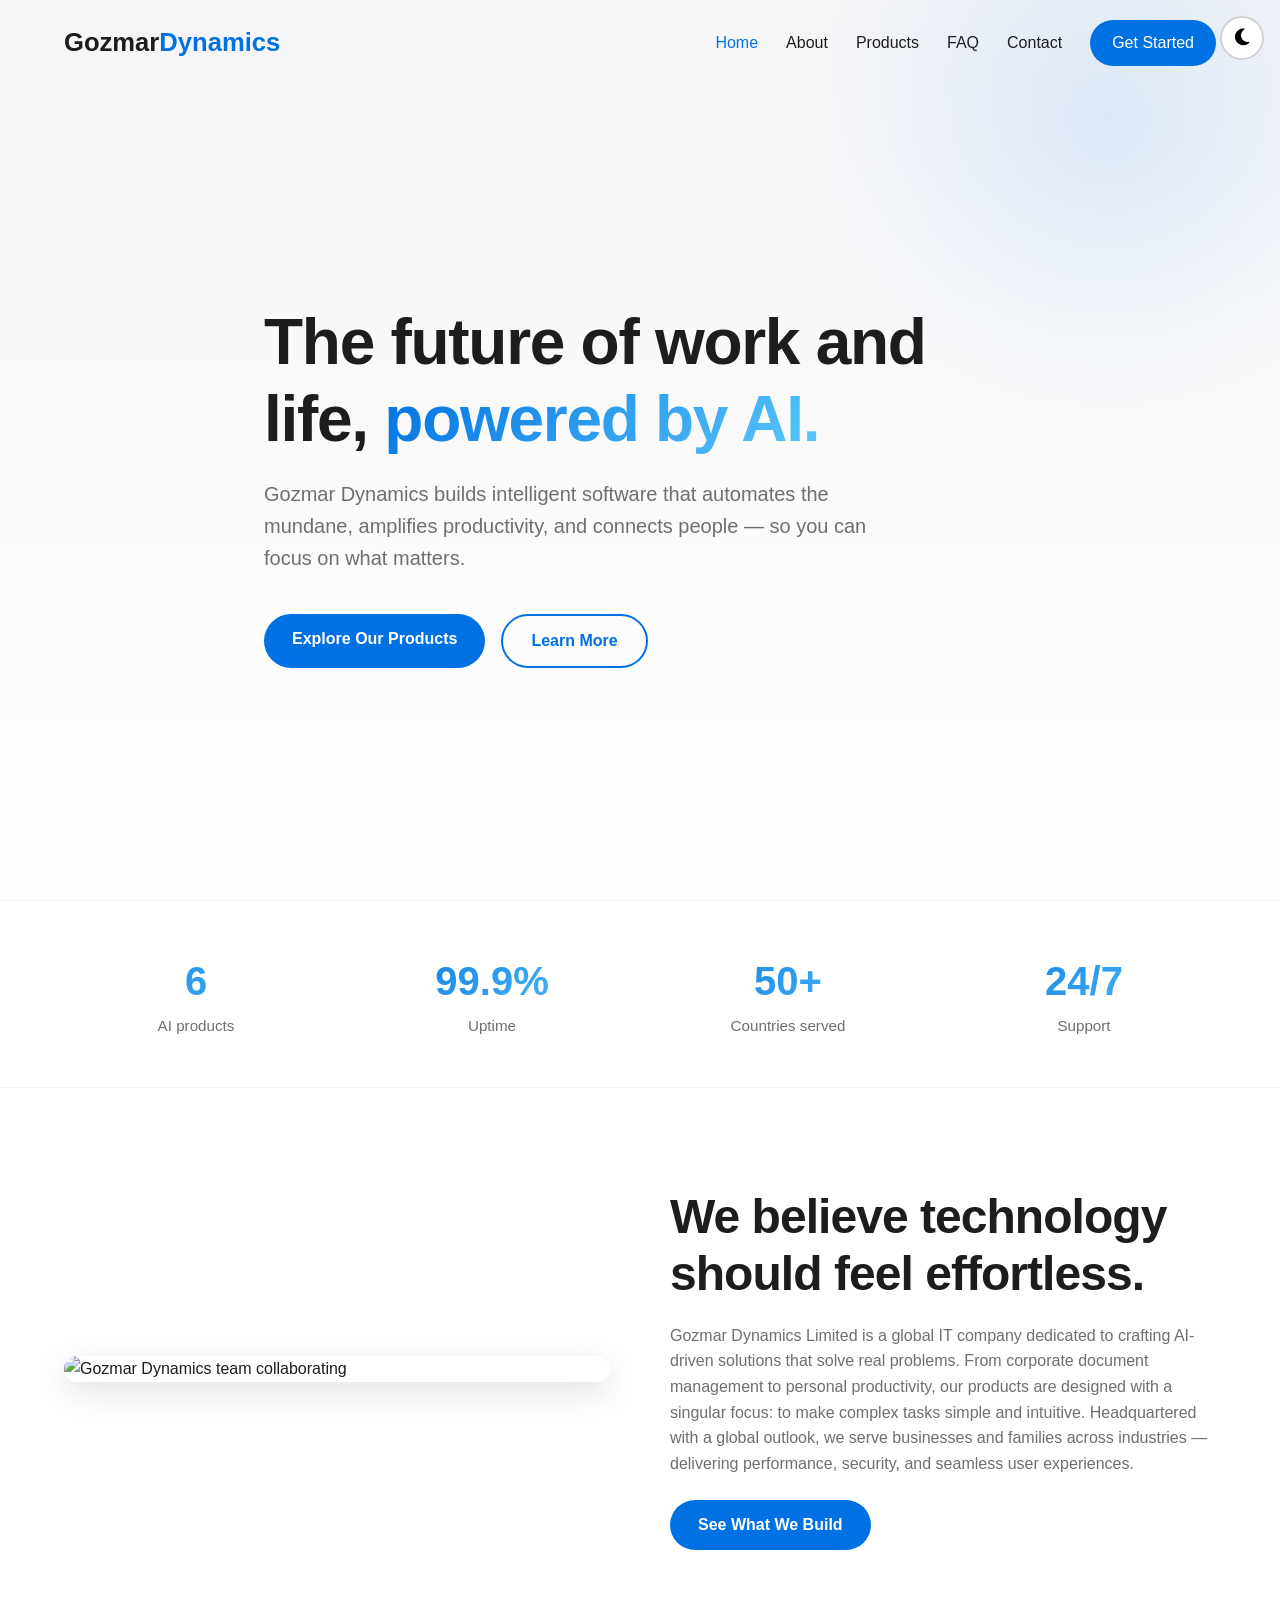
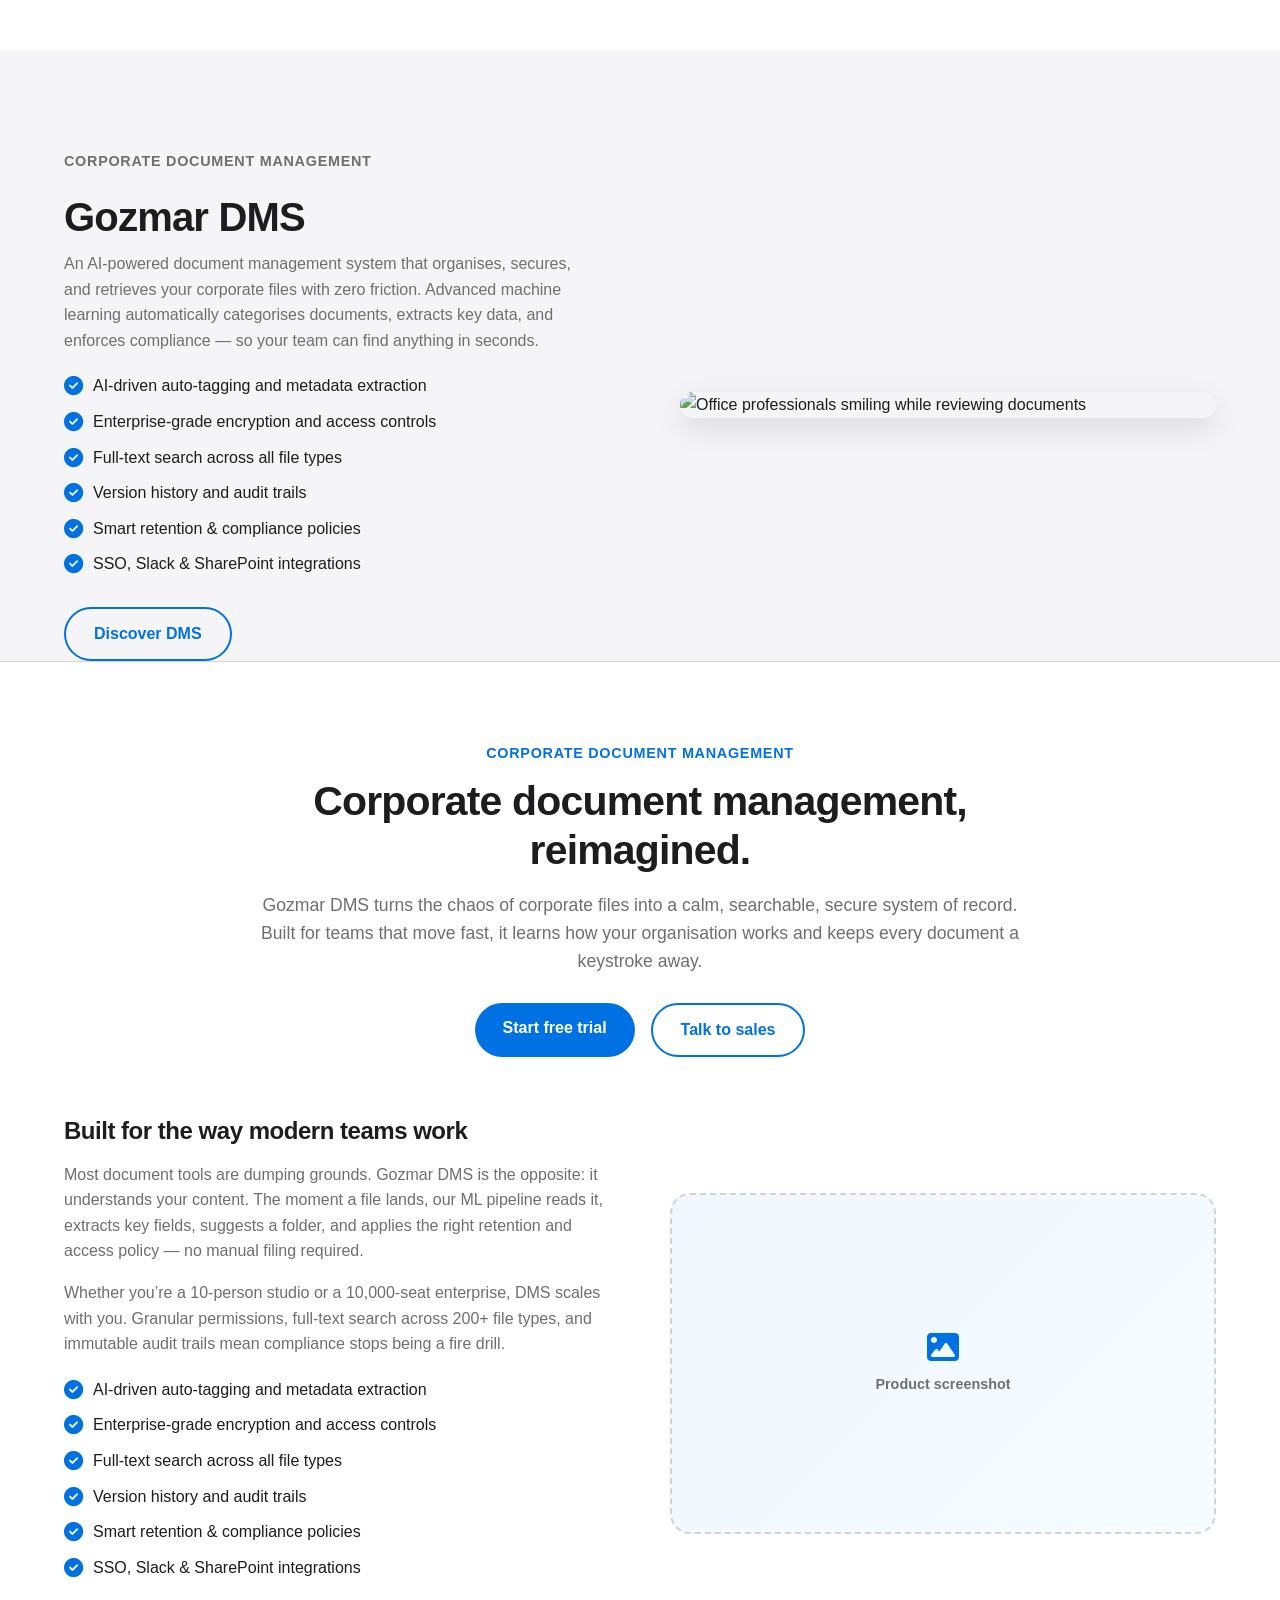
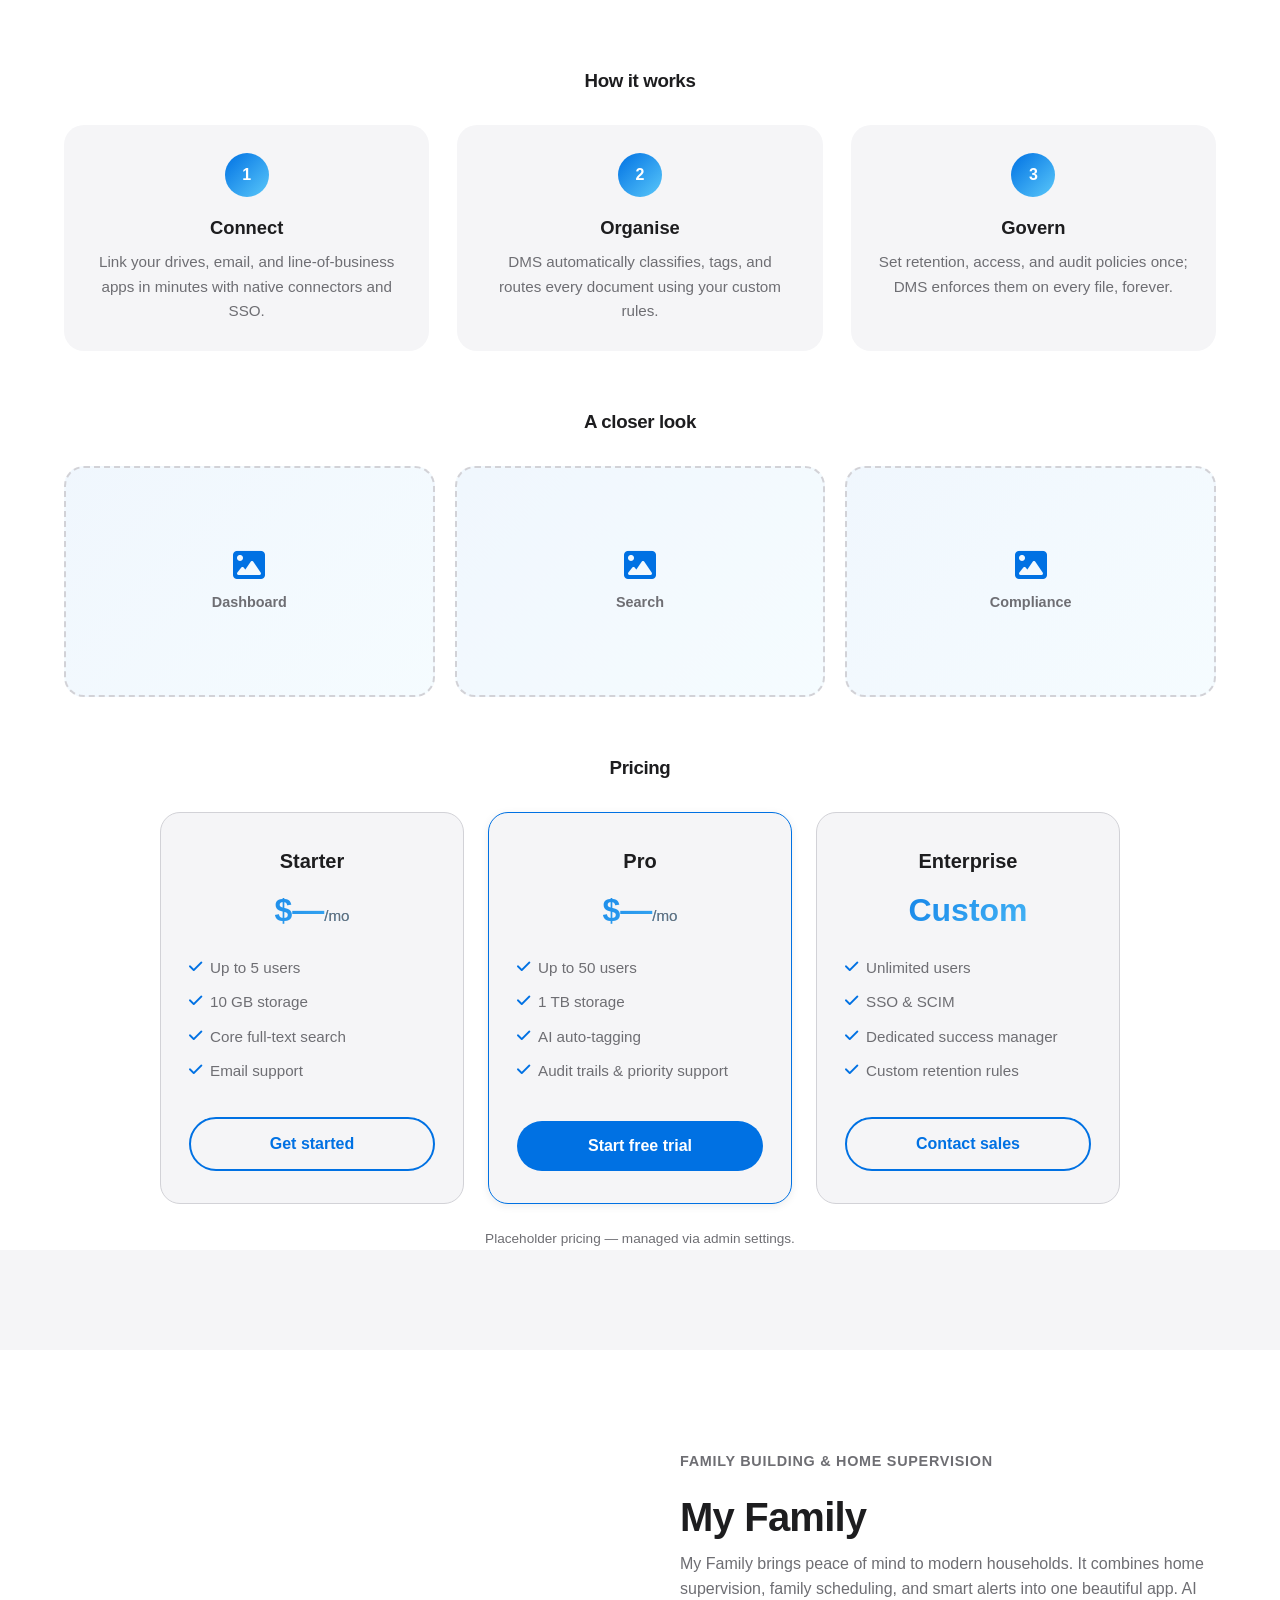
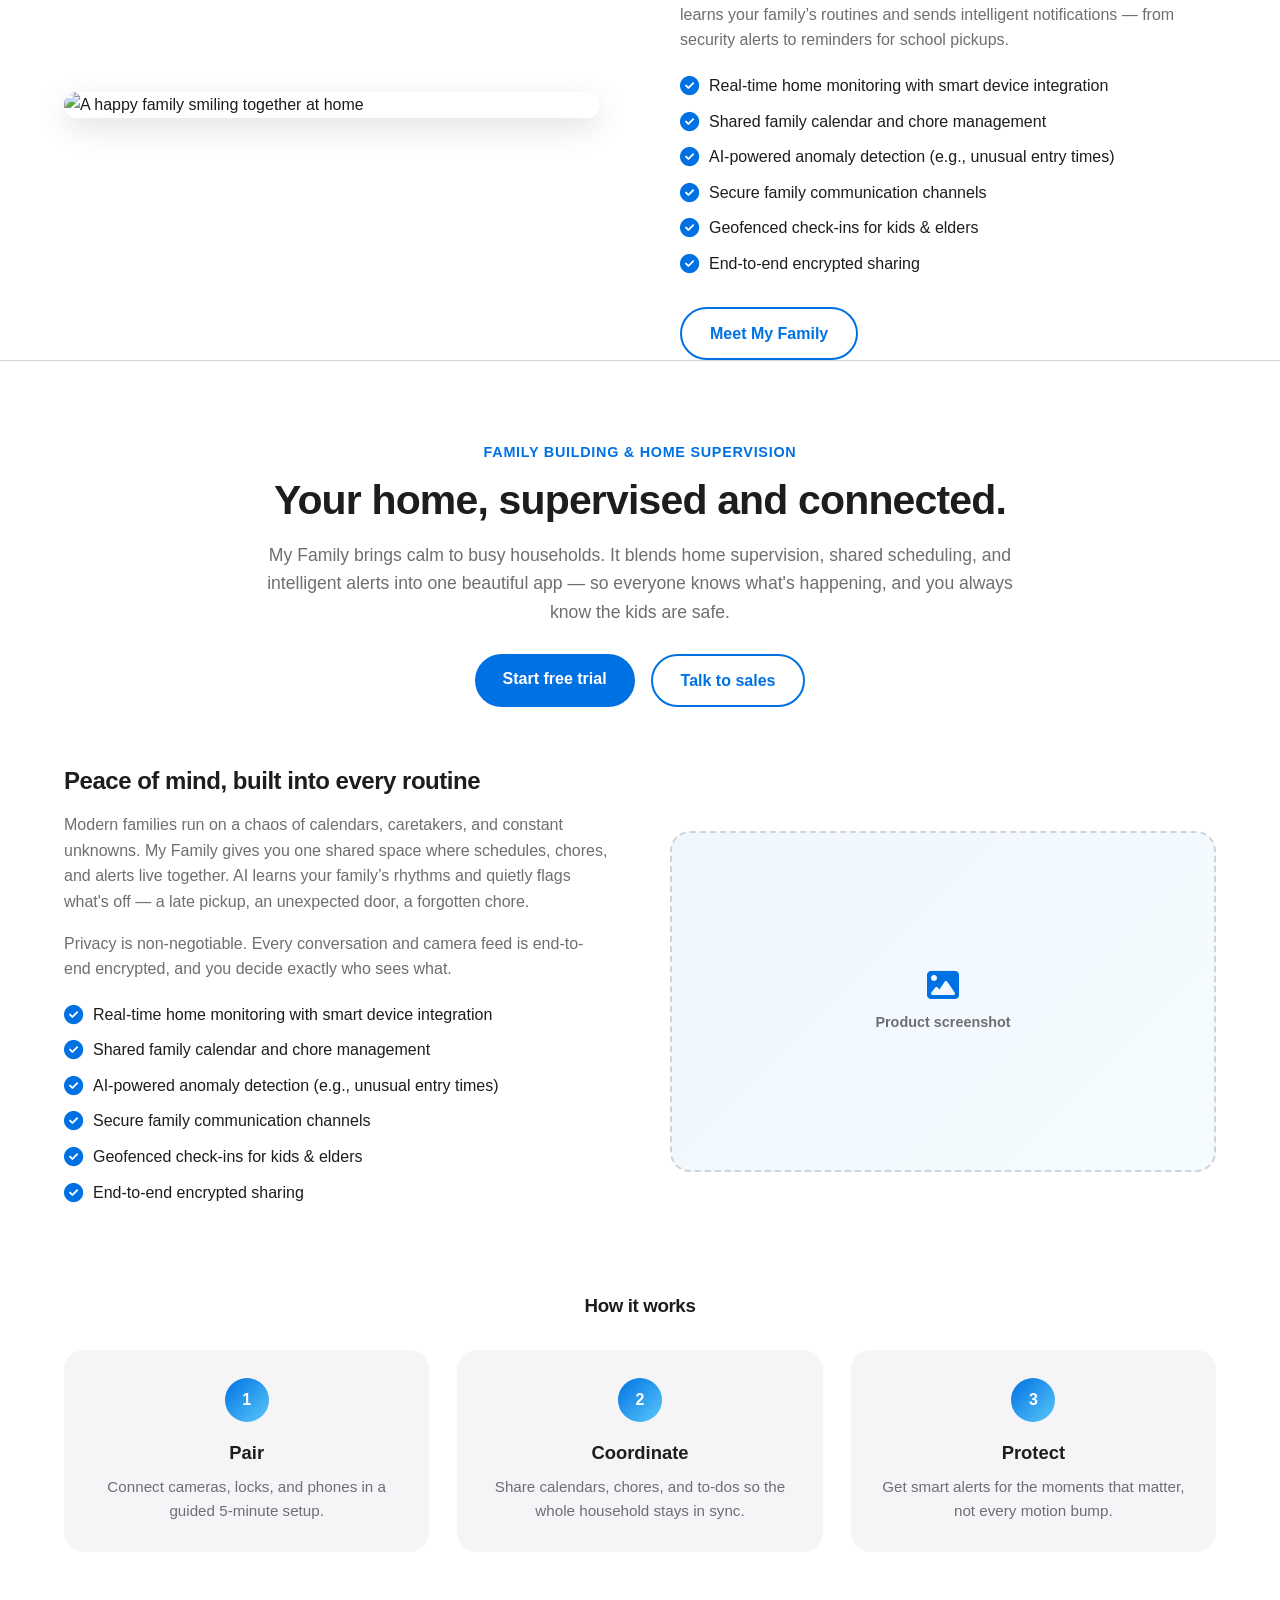
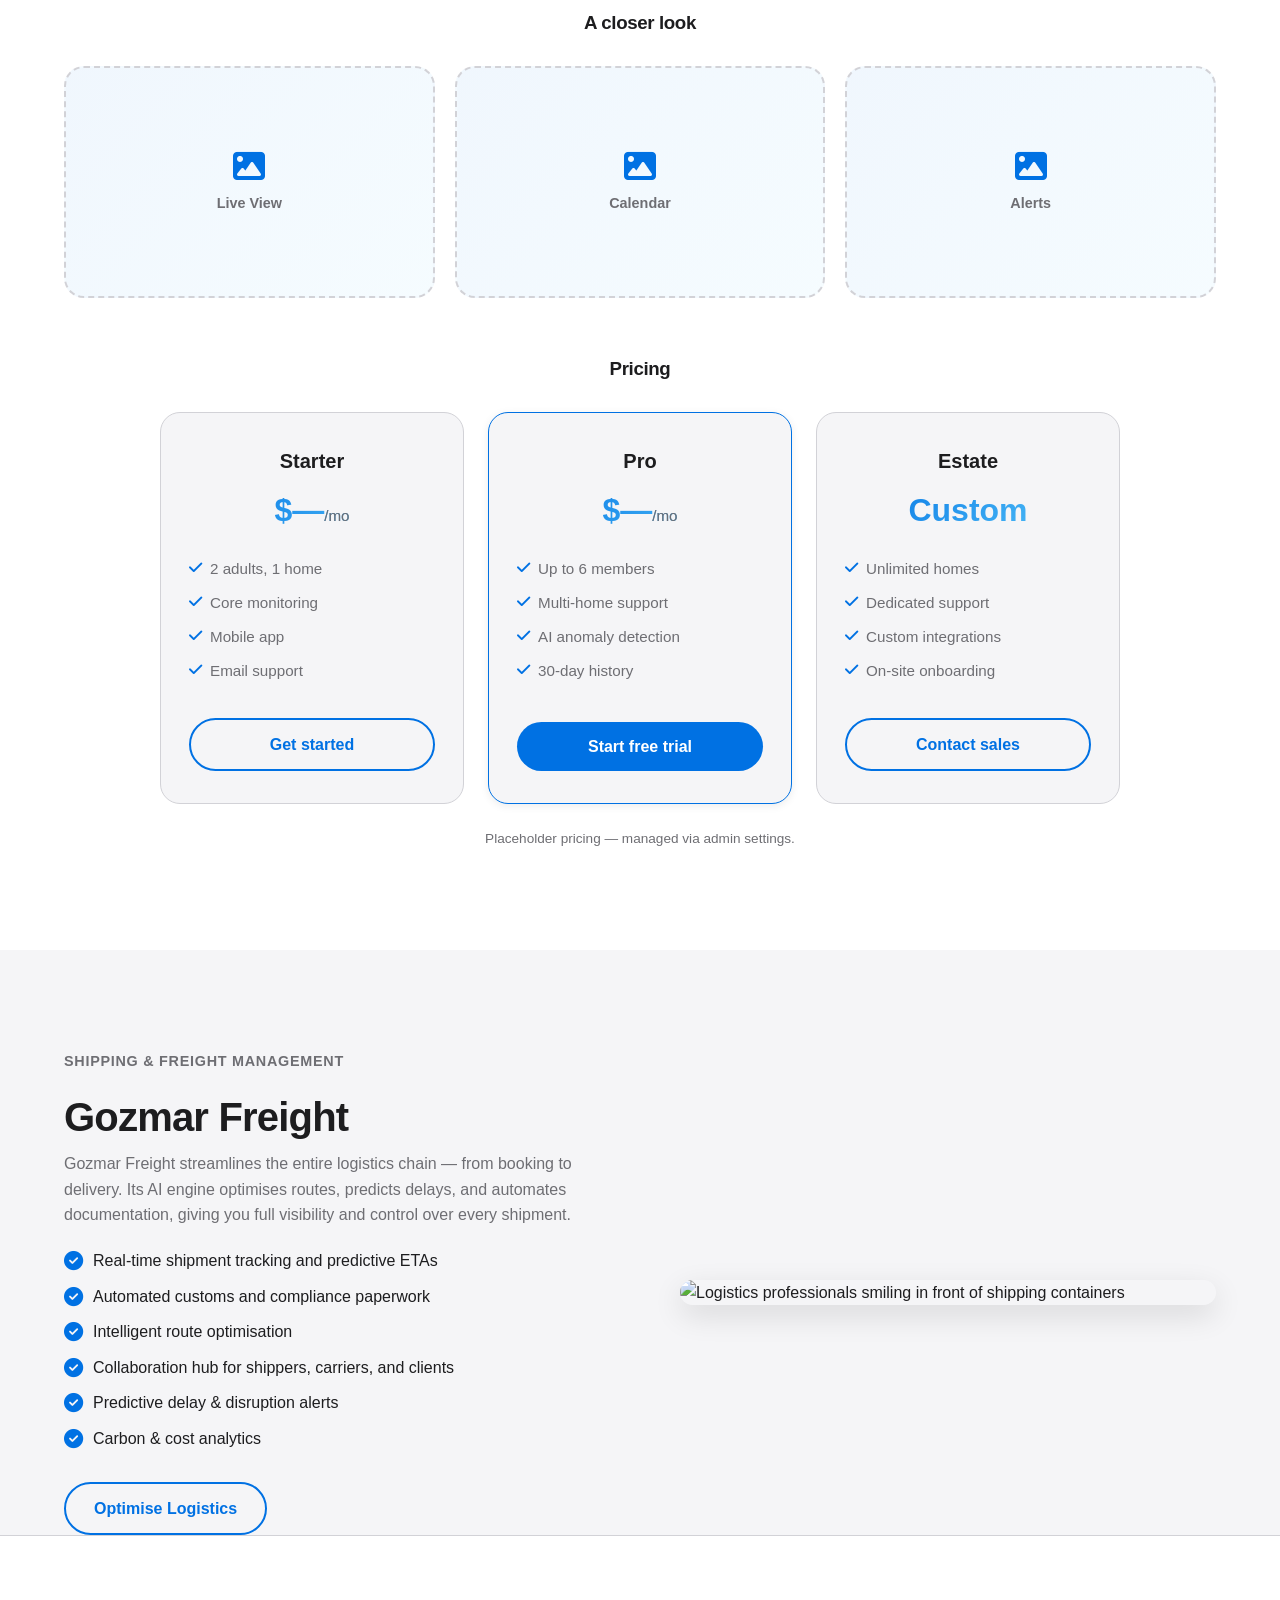
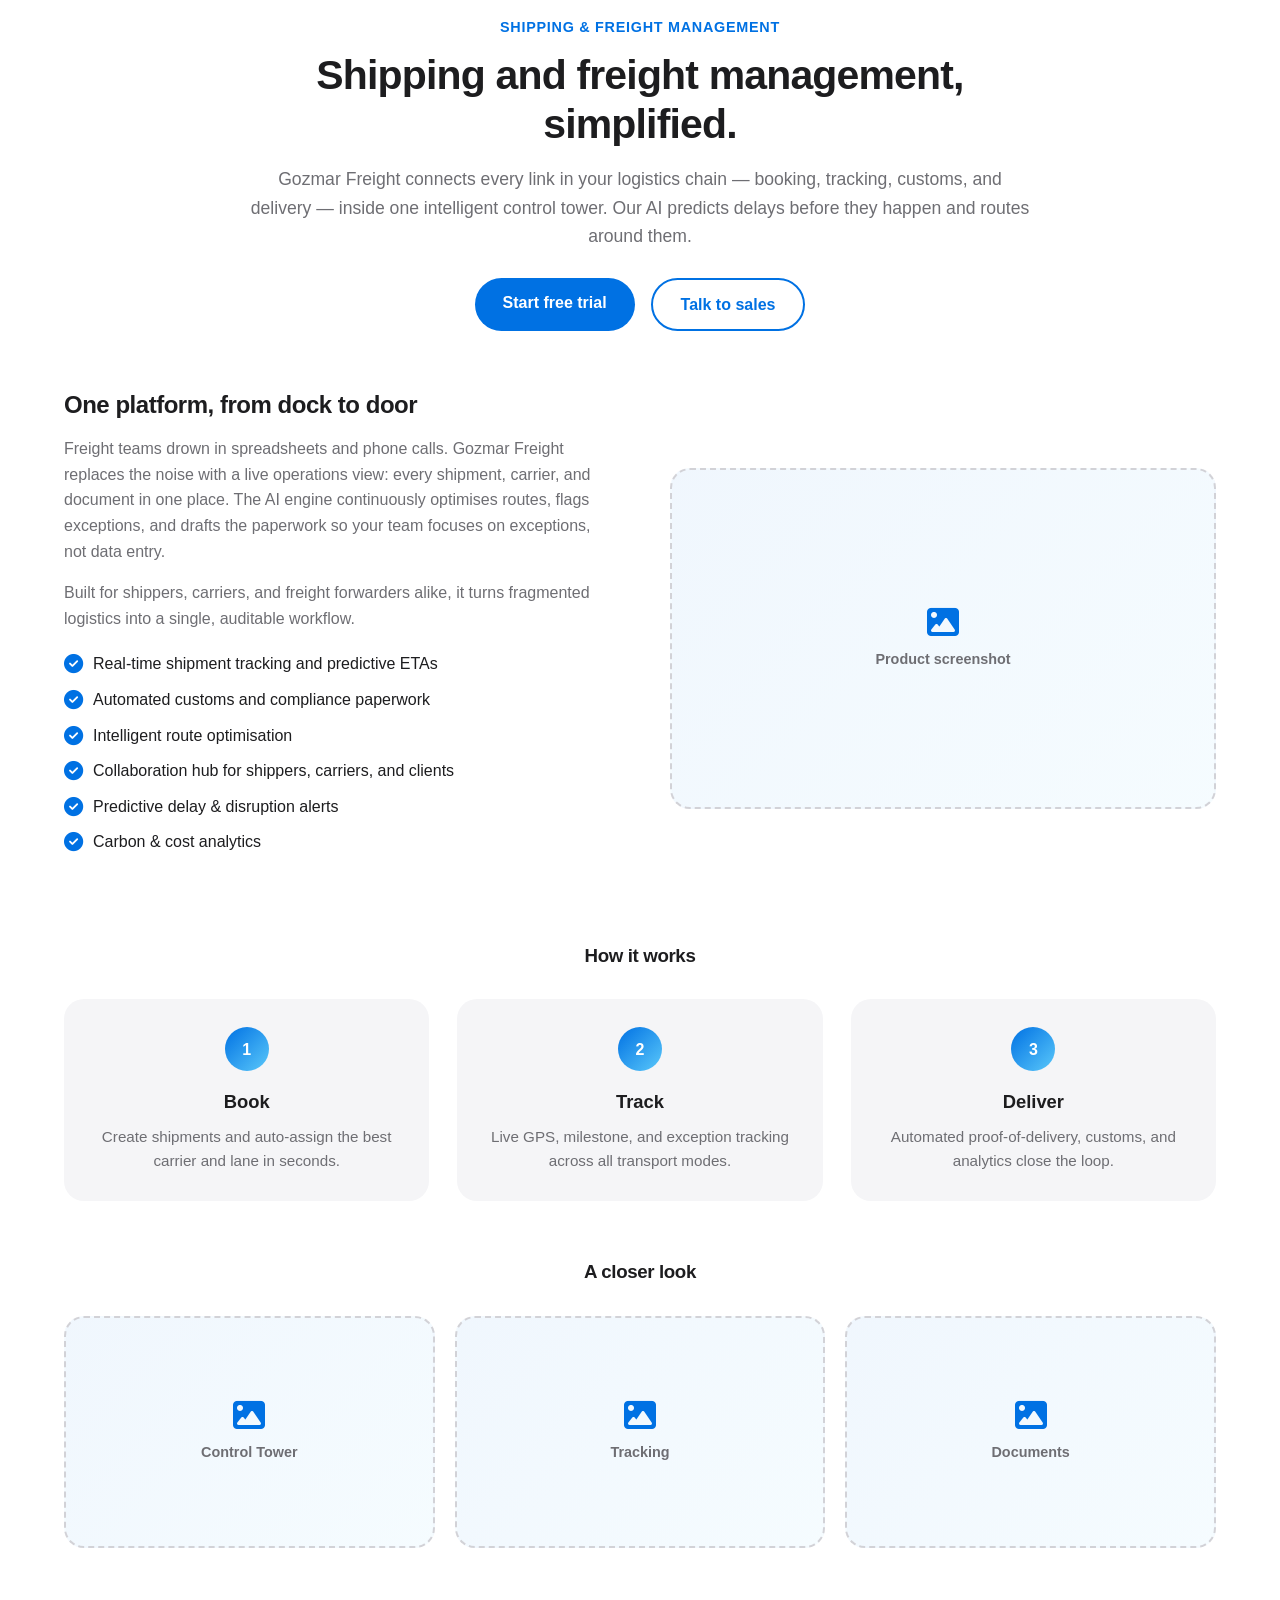
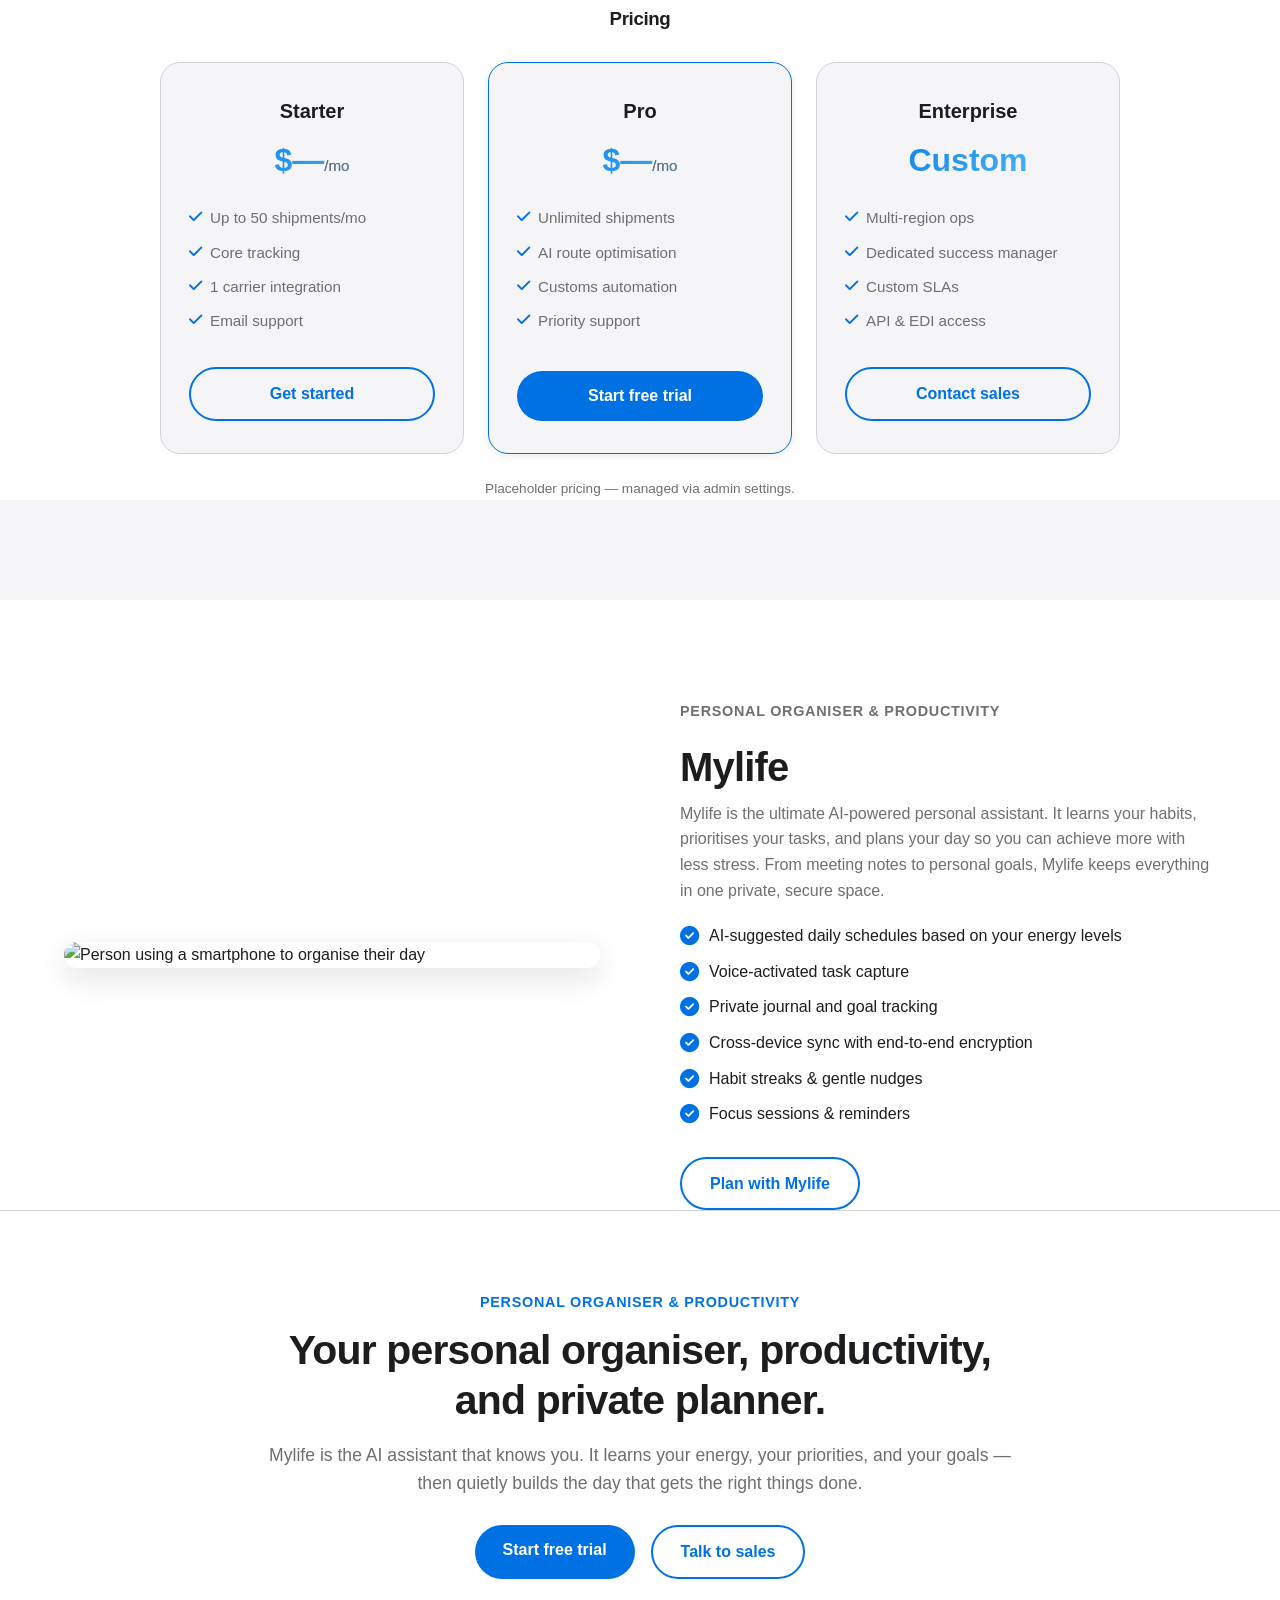
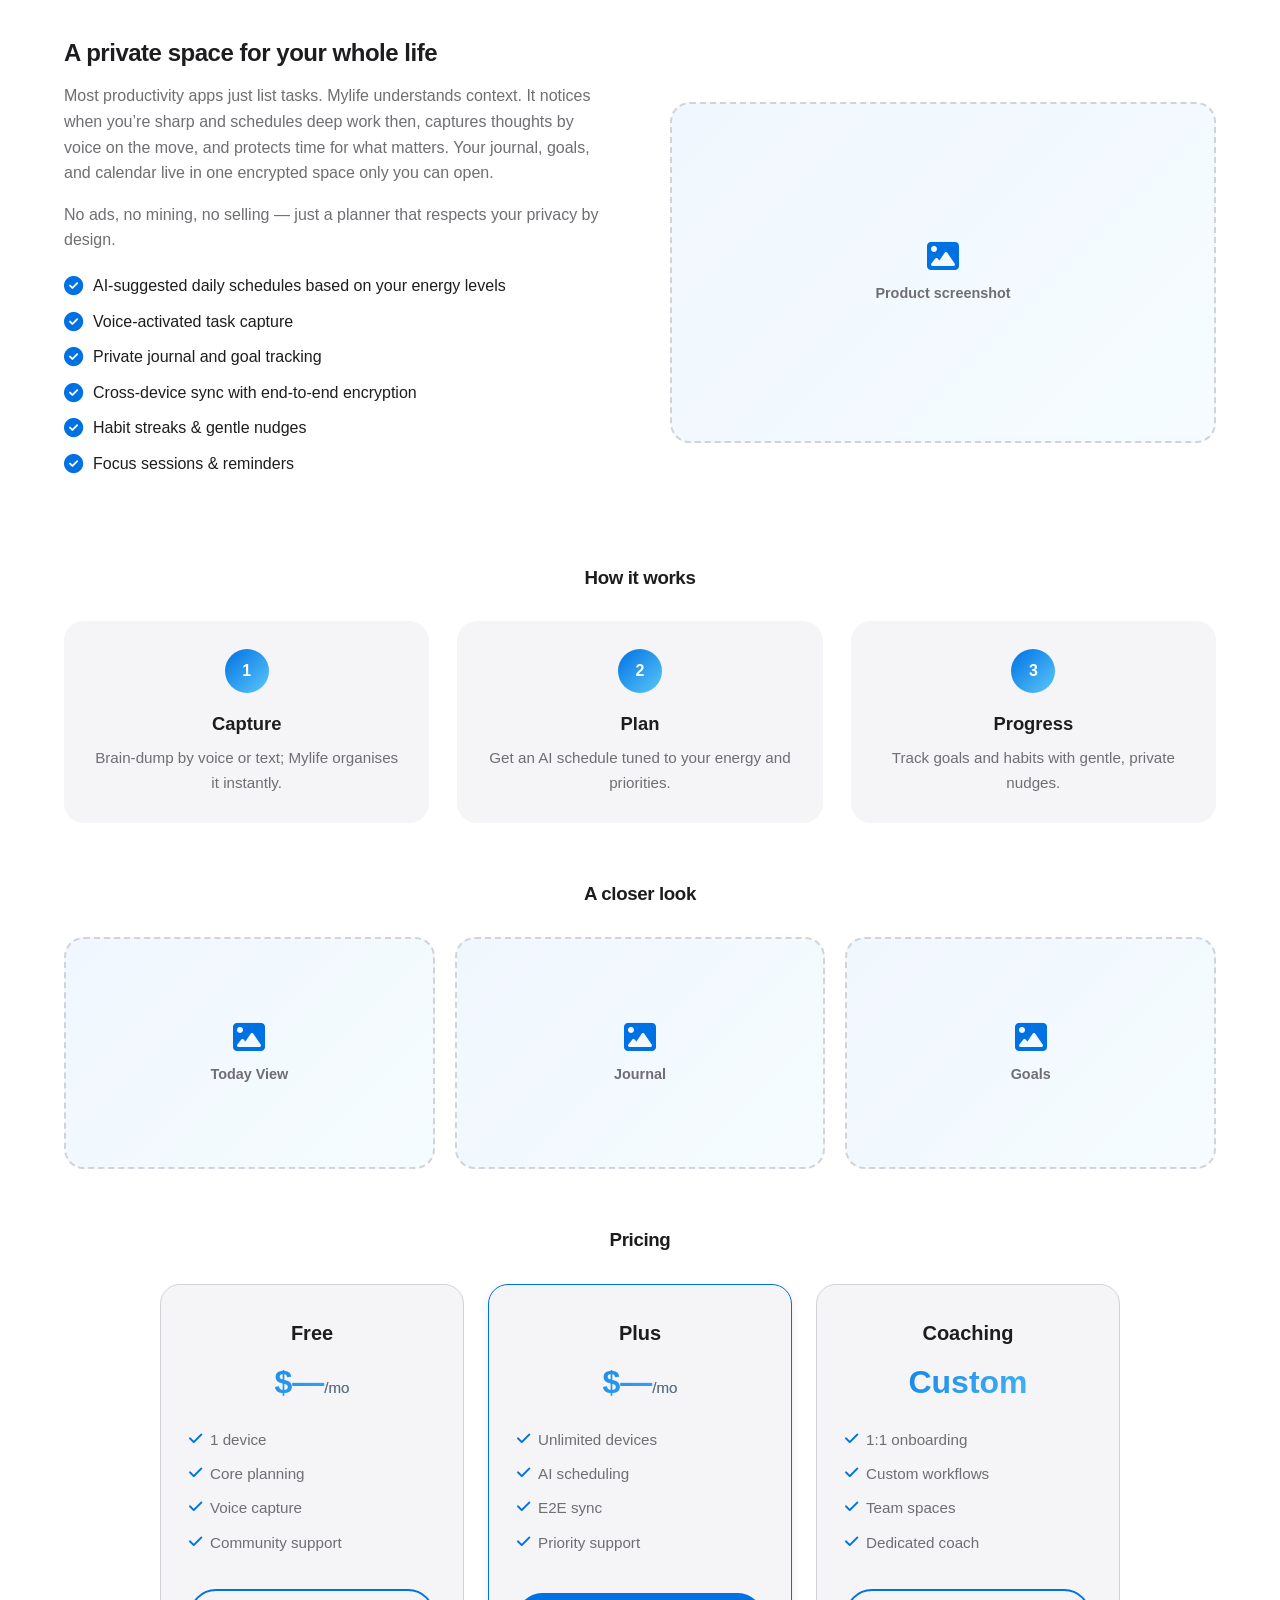
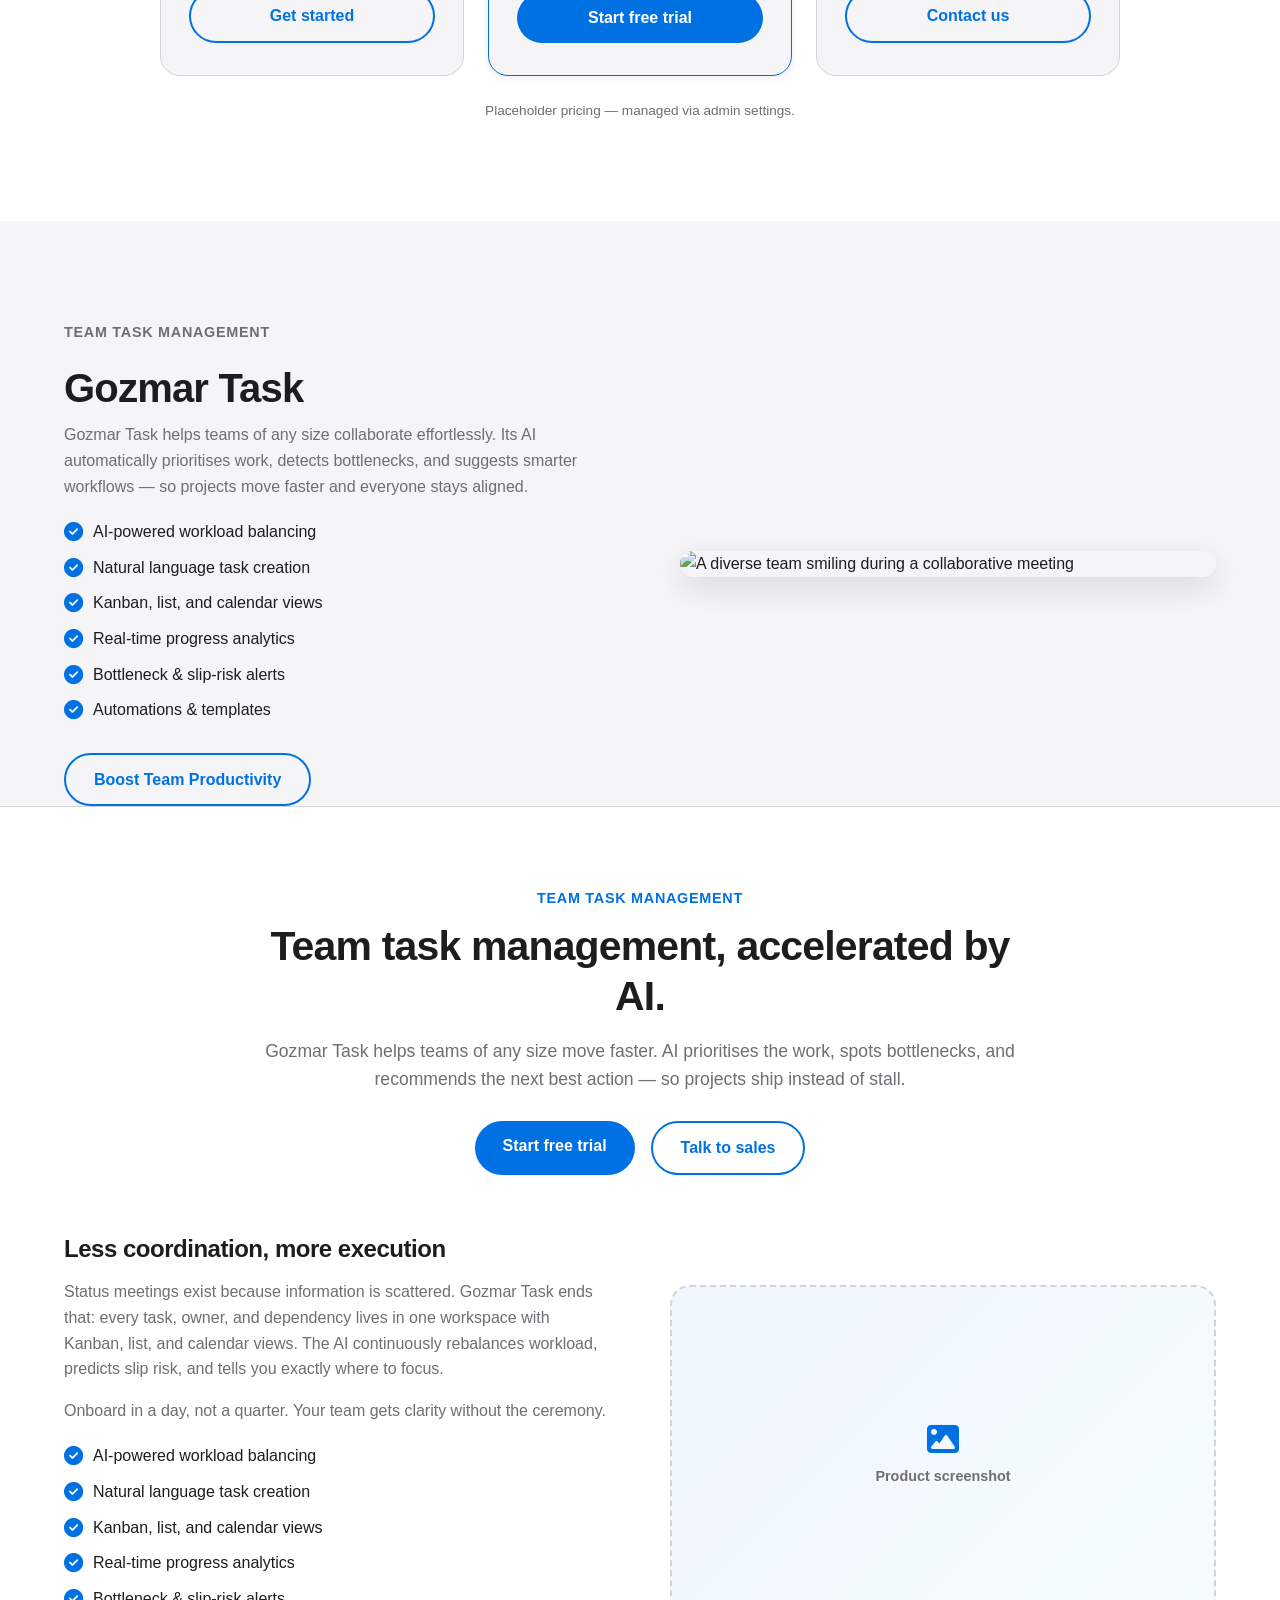
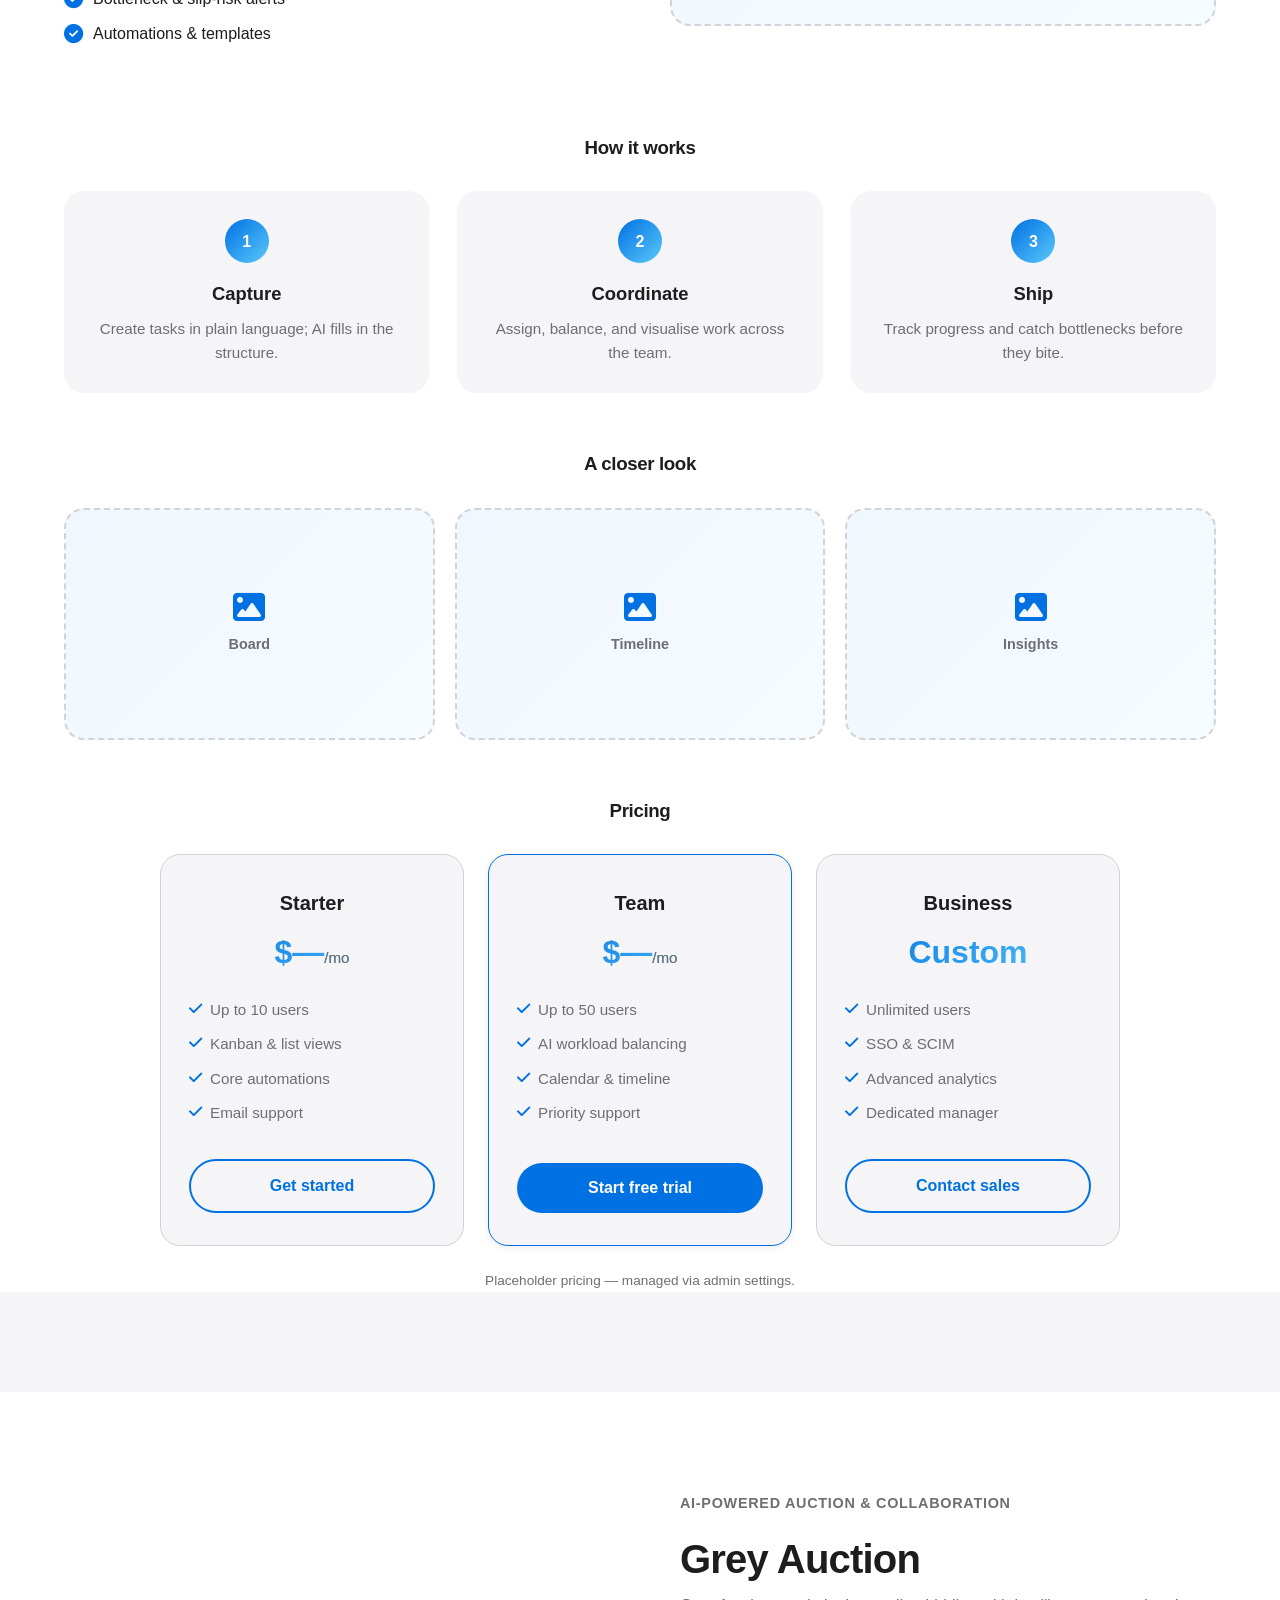
==== index.html @ f9bec7a8 "Build Gozmar Dynamics website and CMS" ====
<!DOCTYPE html>
<html lang="en">
<head>
    <meta charset="UTF-8">
    <meta name="viewport" content="width=device-width, initial-scale=1.0">
    <title>Gozmar Dynamics — AI-Powered IT Solutions</title>
    <meta name="description" content="Gozmar Dynamics builds AI-powered software for modern businesses and individuals — document management, family, freight, productivity, task, and auction platforms.">
    <link rel="canonical" href="https://www.gozmardynamics.com">
    <!-- SEO & Social Meta Tags -->
    <meta name="theme-color" content="#ffffff">
    <meta name="color-scheme" content="light dark">
    <link rel="icon" type="image/svg+xml" href="data:image/svg+xml,<svg xmlns='http://www.w3.org/2000/svg' viewBox='0 0 100 100'><text y='.9em' font-size='90'>🚀</text></svg>">
    <meta property="og:title" content="Gozmar Dynamics — AI-Powered IT Solutions">
    <meta property="og:description" content="Intelligent software that automates the mundane, amplifies productivity, and connects people.">
    <meta property="og:type" content="website">
    <meta property="og:url" content="https://www.gozmardynamics.com">
    <meta property="og:image" content="https://gozmardynamics.com/og-image.png">
    <meta name="twitter:card" content="summary_large_image">
    <meta name="twitter:title" content="Gozmar Dynamics — AI-Powered IT Solutions">
    <meta name="twitter:description" content="Intelligent software that automates the mundane, amplifies productivity, and connects people.">

    <!-- Structured data (JSON-LD) -->
    <script type="application/ld+json">
    {
      "@context": "https://schema.org",
      "@type": "Organization",
      "name": "Gozmar Dynamics Limited",
      "url": "https://www.gozmardynamics.com",
      "description": "Gozmar Dynamics builds AI-powered software for modern businesses and individuals — document management, family, freight, productivity, task, and auction platforms.",
      "email": "info@gozmardynamics.com",
      "telephone": "+1-800-555-0123",
      "slogan": "Intelligence, Amplified.",
      "logo": "https://www.gozmardynamics.com/og-image.png",
      "sameAs": [
        "https://twitter.com/gozmardynamics",
        "https://linkedin.com/company/gozmardynamics",
        "https://instagram.com/gozmardynamics"
      ],
      "makesOffer": [
        { "@type": "SoftwareApplication", "name": "Gozmar DMS", "applicationCategory": "BusinessApplication", "operatingSystem": "Web, iOS, Android" },
        { "@type": "SoftwareApplication", "name": "My Family", "applicationCategory": "LifestyleApplication", "operatingSystem": "Web, iOS, Android" },
        { "@type": "SoftwareApplication", "name": "Gozmar Freight", "applicationCategory": "BusinessApplication", "operatingSystem": "Web, iOS, Android" },
        { "@type": "SoftwareApplication", "name": "Mylife", "applicationCategory": "ProductivityApplication", "operatingSystem": "Web, iOS, Android" },
        { "@type": "SoftwareApplication", "name": "Gozmar Task", "applicationCategory": "BusinessApplication", "operatingSystem": "Web, iOS, Android" },
        { "@type": "SoftwareApplication", "name": "Grey Auction", "applicationCategory": "BusinessApplication", "operatingSystem": "Web, iOS, Android" }
      ]
    }
    </script>

    <!-- Font Awesome (icons) -->
    <link rel="preconnect" href="https://cdnjs.cloudflare.com" crossorigin>
    <link rel="preconnect" href="https://images.unsplash.com" crossorigin>
    <link rel="stylesheet" href="https://cdnjs.cloudflare.com/ajax/libs/font-awesome/6.5.2/css/all.min.css">
    <!-- Styles -->
    <link rel="stylesheet" href="css/styles.css">
</head>
<body>

    <a class="skip-link" href="#main">Skip to content</a>

    <!-- Dark Mode Toggle -->
    <button class="dark-mode-toggle" id="darkModeToggle" aria-label="Toggle dark mode">
        <i class="fas fa-moon" aria-hidden="true"></i>
        <i class="fas fa-sun d-none" aria-hidden="true"></i>
    </button>

    <!-- ========== NAVIGATION ========== -->
    <header>
        <nav id="navbar" aria-label="Primary">
            <div class="container nav-inner">
                <a href="#home" class="logo">Gozmar<span>Dynamics</span></a>
                <div class="nav-links" id="navLinks">
                    <a href="#home" class="nav-link">Home</a>
                    <a href="#about" class="nav-link">About</a>
                    <a href="#products" class="nav-link">Products</a>
                    <a href="#faq" class="nav-link">FAQ</a>
                    <a href="#contact" class="nav-link">Contact</a>
                    <a href="#contact" class="nav-cta">Get Started</a>
                </div>
                <button class="nav-toggle" id="navToggle" aria-label="Toggle menu" aria-expanded="false" aria-controls="navLinks">
                    <span></span><span></span><span></span>
                </button>
            </div>
        </nav>
    </header>

    <main id="main">

        <!-- ========== HERO ========== -->
        <section class="hero" id="home" aria-label="Hero">
            <div class="container hero-content reveal">
                <h1>The future of work and life, <em>powered by AI.</em></h1>
                <p>Gozmar Dynamics builds intelligent software that automates the mundane, amplifies productivity, and connects people — so you can focus on what matters.</p>
                <div class="hero-buttons">
                    <a href="#products" class="btn btn-primary">Explore Our Products</a>
                    <a href="#about" class="btn btn-outline">Learn More</a>
                </div>
            </div>
        </section>

        <!-- ========== STATS BAND ========== -->
        <section class="stats-band" id="stats" aria-label="Company statistics">
            <div class="container stats-grid">
                <div class="stat reveal">
                    <span class="stat-number">6</span>
                    <span class="stat-label">AI products</span>
                </div>
                <div class="stat reveal">
                    <span class="stat-number">99.9%</span>
                    <span class="stat-label">Uptime</span>
                </div>
                <div class="stat reveal">
                    <span class="stat-number">50+</span>
                    <span class="stat-label">Countries served</span>
                </div>
                <div class="stat reveal">
                    <span class="stat-number">24/7</span>
                    <span class="stat-label">Support</span>
                </div>
            </div>
        </section>

        <!-- ========== ABOUT ========== -->
        <section class="about-section section" id="about" aria-label="About us">
            <div class="container about-grid">
                <div class="about-image reveal-left">
                    <img src="https://images.unsplash.com/photo-1600880292203-757bb62b4baf?w=800&auto=format&fit=crop" alt="Gozmar Dynamics team collaborating" loading="lazy">
                </div>
                <div class="about-text reveal-right">
                    <h2>We believe technology should feel effortless.</h2>
                    <p>Gozmar Dynamics Limited is a global IT company dedicated to crafting AI-driven solutions that solve real problems. From corporate document management to personal productivity, our products are designed with a singular focus: to make complex tasks simple and intuitive. Headquartered with a global outlook, we serve businesses and families across industries — delivering performance, security, and seamless user experiences.</p>
                    <a href="#products" class="btn btn-primary">See What We Build</a>
                </div>
            </div>
        </section>

        <!-- ========== PRODUCTS ========== -->
        <section class="products-wrap" id="products" aria-label="Our products">

            <!-- Product 1: Gozmar DMS -->
            <article class="product-section section" id="product-dms">
                <div class="container product-grid">
                    <div class="product-text reveal-left">
                        <p class="product-tagline">Corporate Document Management</p>
                        <h2>Gozmar DMS</h2>
                        <p>An AI-powered document management system that organises, secures, and retrieves your corporate files with zero friction. Advanced machine learning automatically categorises documents, extracts key data, and enforces compliance — so your team can find anything in seconds.</p>
                        <ul class="product-features">
                            <li><i class="fas fa-check-circle" aria-hidden="true"></i> AI-driven auto-tagging and metadata extraction</li>
                            <li><i class="fas fa-check-circle" aria-hidden="true"></i> Enterprise-grade encryption and access controls</li>
                            <li><i class="fas fa-check-circle" aria-hidden="true"></i> Full-text search across all file types</li>
                            <li><i class="fas fa-check-circle" aria-hidden="true"></i> Version history and audit trails</li>
                        </ul>
                        <a href="#dms-detail" class="btn btn-outline">Discover DMS</a>
                    </div>
                    <div class="product-image reveal-right">
                        <img src="https://images.unsplash.com/photo-1556761175-5973dc0f32e7?w=800&auto=format&fit=crop" alt="Office professionals smiling while reviewing documents" loading="lazy">
                    </div>
                </div>

                <!-- ===== Gozmar DMS — detail ===== -->
                <div class="product-detail" id="dms-detail" data-product="dms">
                    <div class="container">
                        <div class="detail-head reveal">
                            <p class="product-tagline">Corporate Document Management</p>
                            <h2>Corporate document management, reimagined.</h2>
                            <p class="detail-intro">Gozmar DMS turns the chaos of corporate files into a calm, searchable, secure system of record. Built for teams that move fast, it learns how your organisation works and keeps every document a keystroke away.</p>
                            <div class="hero-buttons" style="justify-content:center;">
                                <a href="#contact" class="btn btn-primary">Start free trial</a>
                                <a href="#contact" class="btn btn-outline">Talk to sales</a>
                            </div>
                        </div>

                        <div class="detail-grid">
                            <div class="detail-copy reveal-left">
                                <h3>Built for the way modern teams work</h3>
                                <p>Most document tools are dumping grounds. Gozmar DMS is the opposite: it understands your content. The moment a file lands, our ML pipeline reads it, extracts key fields, suggests a folder, and applies the right retention and access policy — no manual filing required.</p>
                                <p>Whether you're a 10-person studio or a 10,000-seat enterprise, DMS scales with you. Granular permissions, full-text search across 200+ file types, and immutable audit trails mean compliance stops being a fire drill.</p>
                                <ul class="product-features">
                                    <li><i class="fas fa-check-circle" aria-hidden="true"></i> AI-driven auto-tagging and metadata extraction</li>
                                    <li><i class="fas fa-check-circle" aria-hidden="true"></i> Enterprise-grade encryption and access controls</li>
                                    <li><i class="fas fa-check-circle" aria-hidden="true"></i> Full-text search across all file types</li>
                                    <li><i class="fas fa-check-circle" aria-hidden="true"></i> Version history and audit trails</li>
                                    <li><i class="fas fa-check-circle" aria-hidden="true"></i> Smart retention &amp; compliance policies</li>
                                    <li><i class="fas fa-check-circle" aria-hidden="true"></i> SSO, Slack &amp; SharePoint integrations</li>
                                </ul>
                            </div>
                            <div class="detail-media reveal-right">
                                <div class="media-placeholder" data-field="dms-hero-image" role="img" aria-label="Gozmar DMS product screenshot placeholder">
                                    <i class="fas fa-image" aria-hidden="true"></i>
                                    <span>Product screenshot</span>
                                </div>
                            </div>
                        </div>

                        <div class="how-it-works reveal">
                            <h3>How it works</h3>
                            <div class="steps">
                                <div class="step">
                                    <span class="step-num">1</span>
                                    <h4>Connect</h4>
                                    <p>Link your drives, email, and line-of-business apps in minutes with native connectors and SSO.</p>
                                </div>
                                <div class="step">
                                    <span class="step-num">2</span>
                                    <h4>Organise</h4>
                                    <p>DMS automatically classifies, tags, and routes every document using your custom rules.</p>
                                </div>
                                <div class="step">
                                    <span class="step-num">3</span>
                                    <h4>Govern</h4>
                                    <p>Set retention, access, and audit policies once; DMS enforces them on every file, forever.</p>
                                </div>
                            </div>
                        </div>

                        <div class="gallery reveal">
                            <h3>A closer look</h3>
                            <div class="gallery-grid">
                                <div class="media-placeholder" data-field="dms-gallery-1" role="img" aria-label="Dashboard placeholder"><i class="fas fa-image" aria-hidden="true"></i><span>Dashboard</span></div>
                                <div class="media-placeholder" data-field="dms-gallery-2" role="img" aria-label="Search placeholder"><i class="fas fa-image" aria-hidden="true"></i><span>Search</span></div>
                                <div class="media-placeholder" data-field="dms-gallery-3" role="img" aria-label="Compliance placeholder"><i class="fas fa-image" aria-hidden="true"></i><span>Compliance</span></div>
                            </div>
                        </div>

                        <div class="pricing reveal" data-field="dms-pricing">
                            <h3>Pricing</h3>
                            <div class="price-grid">
                                <div class="price-tier">
                                    <h4>Starter</h4>
                                    <p class="price">$—<span>/mo</span></p>
                                    <ul>
                                        <li><i class="fas fa-check" aria-hidden="true"></i> Up to 5 users</li>
                                        <li><i class="fas fa-check" aria-hidden="true"></i> 10 GB storage</li>
                                        <li><i class="fas fa-check" aria-hidden="true"></i> Core full-text search</li>
                                        <li><i class="fas fa-check" aria-hidden="true"></i> Email support</li>
                                    </ul>
                                    <a href="#contact" class="btn btn-outline">Get started</a>
                                </div>
                                <div class="price-tier featured">
                                    <h4>Pro</h4>
                                    <p class="price">$—<span>/mo</span></p>
                                    <ul>
                                        <li><i class="fas fa-check" aria-hidden="true"></i> Up to 50 users</li>
                                        <li><i class="fas fa-check" aria-hidden="true"></i> 1 TB storage</li>
                                        <li><i class="fas fa-check" aria-hidden="true"></i> AI auto-tagging</li>
                                        <li><i class="fas fa-check" aria-hidden="true"></i> Audit trails &amp; priority support</li>
                                    </ul>
                                    <a href="#contact" class="btn btn-primary">Start free trial</a>
                                </div>
                                <div class="price-tier">
                                    <h4>Enterprise</h4>
                                    <p class="price">Custom</p>
                                    <ul>
                                        <li><i class="fas fa-check" aria-hidden="true"></i> Unlimited users</li>
                                        <li><i class="fas fa-check" aria-hidden="true"></i> SSO &amp; SCIM</li>
                                        <li><i class="fas fa-check" aria-hidden="true"></i> Dedicated success manager</li>
                                        <li><i class="fas fa-check" aria-hidden="true"></i> Custom retention rules</li>
                                    </ul>
                                    <a href="#contact" class="btn btn-outline">Contact sales</a>
                                </div>
                            </div>
                            <p class="pricing-note">Placeholder pricing — managed via admin settings.</p>
                        </div>
                    </div>
                </div>
            </article>

            <!-- Product 2: My Family -->
            <article class="product-section section" id="product-myfamily">
                <div class="container product-grid reverse">
                    <div class="product-text reveal-right">
                        <p class="product-tagline">Family Building &amp; Home Supervision</p>
                        <h2>My Family</h2>
                        <p>My Family brings peace of mind to modern households. It combines home supervision, family scheduling, and smart alerts into one beautiful app. AI learns your family's routines and sends intelligent notifications — from security alerts to reminders for school pickups.</p>
                        <ul class="product-features">
                            <li><i class="fas fa-check-circle" aria-hidden="true"></i> Real-time home monitoring with smart device integration</li>
                            <li><i class="fas fa-check-circle" aria-hidden="true"></i> Shared family calendar and chore management</li>
                            <li><i class="fas fa-check-circle" aria-hidden="true"></i> AI-powered anomaly detection (e.g., unusual entry times)</li>
                            <li><i class="fas fa-check-circle" aria-hidden="true"></i> Secure family communication channels</li>
                        </ul>
                        <a href="#myfamily-detail" class="btn btn-outline">Meet My Family</a>
                    </div>
                    <div class="product-image reveal-left">
                        <img src="https://images.unsplash.com/photo-1511895426328-dc8714191300?w=800&auto=format&fit=crop" alt="A happy family smiling together at home" loading="lazy">
                    </div>
                </div>

                <!-- ===== My Family — detail ===== -->
                <div class="product-detail" id="myfamily-detail" data-product="myfamily">
                    <div class="container">
                        <div class="detail-head reveal">
                            <p class="product-tagline">Family Building &amp; Home Supervision</p>
                            <h2>Your home, supervised and connected.</h2>
                            <p class="detail-intro">My Family brings calm to busy households. It blends home supervision, shared scheduling, and intelligent alerts into one beautiful app — so everyone knows what's happening, and you always know the kids are safe.</p>
                            <div class="hero-buttons" style="justify-content:center;">
                                <a href="#contact" class="btn btn-primary">Start free trial</a>
                                <a href="#contact" class="btn btn-outline">Talk to sales</a>
                            </div>
                        </div>

                        <div class="detail-grid">
                            <div class="detail-copy reveal-left">
                                <h3>Peace of mind, built into every routine</h3>
                                <p>Modern families run on a chaos of calendars, caretakers, and constant unknowns. My Family gives you one shared space where schedules, chores, and alerts live together. AI learns your family's rhythms and quietly flags what's off — a late pickup, an unexpected door, a forgotten chore.</p>
                                <p>Privacy is non-negotiable. Every conversation and camera feed is end-to-end encrypted, and you decide exactly who sees what.</p>
                                <ul class="product-features">
                                    <li><i class="fas fa-check-circle" aria-hidden="true"></i> Real-time home monitoring with smart device integration</li>
                                    <li><i class="fas fa-check-circle" aria-hidden="true"></i> Shared family calendar and chore management</li>
                                    <li><i class="fas fa-check-circle" aria-hidden="true"></i> AI-powered anomaly detection (e.g., unusual entry times)</li>
                                    <li><i class="fas fa-check-circle" aria-hidden="true"></i> Secure family communication channels</li>
                                    <li><i class="fas fa-check-circle" aria-hidden="true"></i> Geofenced check-ins for kids &amp; elders</li>
                                    <li><i class="fas fa-check-circle" aria-hidden="true"></i> End-to-end encrypted sharing</li>
                                </ul>
                            </div>
                            <div class="detail-media reveal-right">
                                <div class="media-placeholder" data-field="myfamily-hero-image" role="img" aria-label="My Family product screenshot placeholder">
                                    <i class="fas fa-image" aria-hidden="true"></i>
                                    <span>Product screenshot</span>
                                </div>
                            </div>
                        </div>

                        <div class="how-it-works reveal">
                            <h3>How it works</h3>
                            <div class="steps">
                                <div class="step">
                                    <span class="step-num">1</span>
                                    <h4>Pair</h4>
                                    <p>Connect cameras, locks, and phones in a guided 5-minute setup.</p>
                                </div>
                                <div class="step">
                                    <span class="step-num">2</span>
                                    <h4>Coordinate</h4>
                                    <p>Share calendars, chores, and to-dos so the whole household stays in sync.</p>
                                </div>
                                <div class="step">
                                    <span class="step-num">3</span>
                                    <h4>Protect</h4>
                                    <p>Get smart alerts for the moments that matter, not every motion bump.</p>
                                </div>
                            </div>
                        </div>

                        <div class="gallery reveal">
                            <h3>A closer look</h3>
                            <div class="gallery-grid">
                                <div class="media-placeholder" data-field="myfamily-gallery-1" role="img" aria-label="Live view placeholder"><i class="fas fa-image" aria-hidden="true"></i><span>Live View</span></div>
                                <div class="media-placeholder" data-field="myfamily-gallery-2" role="img" aria-label="Calendar placeholder"><i class="fas fa-image" aria-hidden="true"></i><span>Calendar</span></div>
                                <div class="media-placeholder" data-field="myfamily-gallery-3" role="img" aria-label="Alerts placeholder"><i class="fas fa-image" aria-hidden="true"></i><span>Alerts</span></div>
                            </div>
                        </div>

                        <div class="pricing reveal" data-field="myfamily-pricing">
                            <h3>Pricing</h3>
                            <div class="price-grid">
                                <div class="price-tier">
                                    <h4>Starter</h4>
                                    <p class="price">$—<span>/mo</span></p>
                                    <ul>
                                        <li><i class="fas fa-check" aria-hidden="true"></i> 2 adults, 1 home</li>
                                        <li><i class="fas fa-check" aria-hidden="true"></i> Core monitoring</li>
                                        <li><i class="fas fa-check" aria-hidden="true"></i> Mobile app</li>
                                        <li><i class="fas fa-check" aria-hidden="true"></i> Email support</li>
                                    </ul>
                                    <a href="#contact" class="btn btn-outline">Get started</a>
                                </div>
                                <div class="price-tier featured">
                                    <h4>Pro</h4>
                                    <p class="price">$—<span>/mo</span></p>
                                    <ul>
                                        <li><i class="fas fa-check" aria-hidden="true"></i> Up to 6 members</li>
                                        <li><i class="fas fa-check" aria-hidden="true"></i> Multi-home support</li>
                                        <li><i class="fas fa-check" aria-hidden="true"></i> AI anomaly detection</li>
                                        <li><i class="fas fa-check" aria-hidden="true"></i> 30-day history</li>
                                    </ul>
                                    <a href="#contact" class="btn btn-primary">Start free trial</a>
                                </div>
                                <div class="price-tier">
                                    <h4>Estate</h4>
                                    <p class="price">Custom</p>
                                    <ul>
                                        <li><i class="fas fa-check" aria-hidden="true"></i> Unlimited homes</li>
                                        <li><i class="fas fa-check" aria-hidden="true"></i> Dedicated support</li>
                                        <li><i class="fas fa-check" aria-hidden="true"></i> Custom integrations</li>
                                        <li><i class="fas fa-check" aria-hidden="true"></i> On-site onboarding</li>
                                    </ul>
                                    <a href="#contact" class="btn btn-outline">Contact sales</a>
                                </div>
                            </div>
                            <p class="pricing-note">Placeholder pricing — managed via admin settings.</p>
                        </div>
                    </div>
                </div>
            </article>

            <!-- Product 3: Gozmar Freight -->
            <article class="product-section section" id="product-freight">
                <div class="container product-grid">
                    <div class="product-text reveal-left">
                        <p class="product-tagline">Shipping &amp; Freight Management</p>
                        <h2>Gozmar Freight</h2>
                        <p>Gozmar Freight streamlines the entire logistics chain — from booking to delivery. Its AI engine optimises routes, predicts delays, and automates documentation, giving you full visibility and control over every shipment.</p>
                        <ul class="product-features">
                            <li><i class="fas fa-check-circle" aria-hidden="true"></i> Real-time shipment tracking and predictive ETAs</li>
                            <li><i class="fas fa-check-circle" aria-hidden="true"></i> Automated customs and compliance paperwork</li>
                            <li><i class="fas fa-check-circle" aria-hidden="true"></i> Intelligent route optimisation</li>
                            <li><i class="fas fa-check-circle" aria-hidden="true"></i> Collaboration hub for shippers, carriers, and clients</li>
                        </ul>
                        <a href="#freight-detail" class="btn btn-outline">Optimise Logistics</a>
                    </div>
                    <div class="product-image reveal-right">
                        <img src="https://images.unsplash.com/photo-1494412574643-ff11b0a5c1c3?w=800&auto=format&fit=crop" alt="Logistics professionals smiling in front of shipping containers" loading="lazy">
                    </div>
                </div>

                <!-- ===== Gozmar Freight — detail ===== -->
                <div class="product-detail" id="freight-detail" data-product="freight">
                    <div class="container">
                        <div class="detail-head reveal">
                            <p class="product-tagline">Shipping &amp; Freight Management</p>
                            <h2>Shipping and freight management, simplified.</h2>
                            <p class="detail-intro">Gozmar Freight connects every link in your logistics chain — booking, tracking, customs, and delivery — inside one intelligent control tower. Our AI predicts delays before they happen and routes around them.</p>
                            <div class="hero-buttons" style="justify-content:center;">
                                <a href="#contact" class="btn btn-primary">Start free trial</a>
                                <a href="#contact" class="btn btn-outline">Talk to sales</a>
                            </div>
                        </div>

                        <div class="detail-grid">
                            <div class="detail-copy reveal-left">
                                <h3>One platform, from dock to door</h3>
                                <p>Freight teams drown in spreadsheets and phone calls. Gozmar Freight replaces the noise with a live operations view: every shipment, carrier, and document in one place. The AI engine continuously optimises routes, flags exceptions, and drafts the paperwork so your team focuses on exceptions, not data entry.</p>
                                <p>Built for shippers, carriers, and freight forwarders alike, it turns fragmented logistics into a single, auditable workflow.</p>
                                <ul class="product-features">
                                    <li><i class="fas fa-check-circle" aria-hidden="true"></i> Real-time shipment tracking and predictive ETAs</li>
                                    <li><i class="fas fa-check-circle" aria-hidden="true"></i> Automated customs and compliance paperwork</li>
                                    <li><i class="fas fa-check-circle" aria-hidden="true"></i> Intelligent route optimisation</li>
                                    <li><i class="fas fa-check-circle" aria-hidden="true"></i> Collaboration hub for shippers, carriers, and clients</li>
                                    <li><i class="fas fa-check-circle" aria-hidden="true"></i> Predictive delay &amp; disruption alerts</li>
                                    <li><i class="fas fa-check-circle" aria-hidden="true"></i> Carbon &amp; cost analytics</li>
                                </ul>
                            </div>
                            <div class="detail-media reveal-right">
                                <div class="media-placeholder" data-field="freight-hero-image" role="img" aria-label="Gozmar Freight product screenshot placeholder">
                                    <i class="fas fa-image" aria-hidden="true"></i>
                                    <span>Product screenshot</span>
                                </div>
                            </div>
                        </div>

                        <div class="how-it-works reveal">
                            <h3>How it works</h3>
                            <div class="steps">
                                <div class="step">
                                    <span class="step-num">1</span>
                                    <h4>Book</h4>
                                    <p>Create shipments and auto-assign the best carrier and lane in seconds.</p>
                                </div>
                                <div class="step">
                                    <span class="step-num">2</span>
                                    <h4>Track</h4>
                                    <p>Live GPS, milestone, and exception tracking across all transport modes.</p>
                                </div>
                                <div class="step">
                                    <span class="step-num">3</span>
                                    <h4>Deliver</h4>
                                    <p>Automated proof-of-delivery, customs, and analytics close the loop.</p>
                                </div>
                            </div>
                        </div>

                        <div class="gallery reveal">
                            <h3>A closer look</h3>
                            <div class="gallery-grid">
                                <div class="media-placeholder" data-field="freight-gallery-1" role="img" aria-label="Control tower placeholder"><i class="fas fa-image" aria-hidden="true"></i><span>Control Tower</span></div>
                                <div class="media-placeholder" data-field="freight-gallery-2" role="img" aria-label="Tracking placeholder"><i class="fas fa-image" aria-hidden="true"></i><span>Tracking</span></div>
                                <div class="media-placeholder" data-field="freight-gallery-3" role="img" aria-label="Documents placeholder"><i class="fas fa-image" aria-hidden="true"></i><span>Documents</span></div>
                            </div>
                        </div>

                        <div class="pricing reveal" data-field="freight-pricing">
                            <h3>Pricing</h3>
                            <div class="price-grid">
                                <div class="price-tier">
                                    <h4>Starter</h4>
                                    <p class="price">$—<span>/mo</span></p>
                                    <ul>
                                        <li><i class="fas fa-check" aria-hidden="true"></i> Up to 50 shipments/mo</li>
                                        <li><i class="fas fa-check" aria-hidden="true"></i> Core tracking</li>
                                        <li><i class="fas fa-check" aria-hidden="true"></i> 1 carrier integration</li>
                                        <li><i class="fas fa-check" aria-hidden="true"></i> Email support</li>
                                    </ul>
                                    <a href="#contact" class="btn btn-outline">Get started</a>
                                </div>
                                <div class="price-tier featured">
                                    <h4>Pro</h4>
                                    <p class="price">$—<span>/mo</span></p>
                                    <ul>
                                        <li><i class="fas fa-check" aria-hidden="true"></i> Unlimited shipments</li>
                                        <li><i class="fas fa-check" aria-hidden="true"></i> AI route optimisation</li>
                                        <li><i class="fas fa-check" aria-hidden="true"></i> Customs automation</li>
                                        <li><i class="fas fa-check" aria-hidden="true"></i> Priority support</li>
                                    </ul>
                                    <a href="#contact" class="btn btn-primary">Start free trial</a>
                                </div>
                                <div class="price-tier">
                                    <h4>Enterprise</h4>
                                    <p class="price">Custom</p>
                                    <ul>
                                        <li><i class="fas fa-check" aria-hidden="true"></i> Multi-region ops</li>
                                        <li><i class="fas fa-check" aria-hidden="true"></i> Dedicated success manager</li>
                                        <li><i class="fas fa-check" aria-hidden="true"></i> Custom SLAs</li>
                                        <li><i class="fas fa-check" aria-hidden="true"></i> API &amp; EDI access</li>
                                    </ul>
                                    <a href="#contact" class="btn btn-outline">Contact sales</a>
                                </div>
                            </div>
                            <p class="pricing-note">Placeholder pricing — managed via admin settings.</p>
                        </div>
                    </div>
                </div>
            </article>

            <!-- Product 4: Mylife -->
            <article class="product-section section" id="product-mylife">
                <div class="container product-grid reverse">
                    <div class="product-text reveal-right">
                        <p class="product-tagline">Personal Organiser &amp; Productivity</p>
                        <h2>Mylife</h2>
                        <p>Mylife is the ultimate AI-powered personal assistant. It learns your habits, prioritises your tasks, and plans your day so you can achieve more with less stress. From meeting notes to personal goals, Mylife keeps everything in one private, secure space.</p>
                        <ul class="product-features">
                            <li><i class="fas fa-check-circle" aria-hidden="true"></i> AI-suggested daily schedules based on your energy levels</li>
                            <li><i class="fas fa-check-circle" aria-hidden="true"></i> Voice-activated task capture</li>
                            <li><i class="fas fa-check-circle" aria-hidden="true"></i> Private journal and goal tracking</li>
                            <li><i class="fas fa-check-circle" aria-hidden="true"></i> Cross-device sync with end-to-end encryption</li>
                        </ul>
                        <a href="#mylife-detail" class="btn btn-outline">Plan with Mylife</a>
                    </div>
                    <div class="product-image reveal-left">
                        <img src="https://images.unsplash.com/photo-1512941937669-90a1b58e7e9c?w=800&auto=format&fit=crop" alt="Person using a smartphone to organise their day" loading="lazy">
                    </div>
                </div>

                <!-- ===== Mylife — detail ===== -->
                <div class="product-detail" id="mylife-detail" data-product="mylife">
                    <div class="container">
                        <div class="detail-head reveal">
                            <p class="product-tagline">Personal Organiser &amp; Productivity</p>
                            <h2>Your personal organiser, productivity, and private planner.</h2>
                            <p class="detail-intro">Mylife is the AI assistant that knows you. It learns your energy, your priorities, and your goals — then quietly builds the day that gets the right things done.</p>
                            <div class="hero-buttons" style="justify-content:center;">
                                <a href="#contact" class="btn btn-primary">Start free trial</a>
                                <a href="#contact" class="btn btn-outline">Talk to sales</a>
                            </div>
                        </div>

                        <div class="detail-grid">
                            <div class="detail-copy reveal-left">
                                <h3>A private space for your whole life</h3>
                                <p>Most productivity apps just list tasks. Mylife understands context. It notices when you're sharp and schedules deep work then, captures thoughts by voice on the move, and protects time for what matters. Your journal, goals, and calendar live in one encrypted space only you can open.</p>
                                <p>No ads, no mining, no selling — just a planner that respects your privacy by design.</p>
                                <ul class="product-features">
                                    <li><i class="fas fa-check-circle" aria-hidden="true"></i> AI-suggested daily schedules based on your energy levels</li>
                                    <li><i class="fas fa-check-circle" aria-hidden="true"></i> Voice-activated task capture</li>
                                    <li><i class="fas fa-check-circle" aria-hidden="true"></i> Private journal and goal tracking</li>
                                    <li><i class="fas fa-check-circle" aria-hidden="true"></i> Cross-device sync with end-to-end encryption</li>
                                    <li><i class="fas fa-check-circle" aria-hidden="true"></i> Habit streaks &amp; gentle nudges</li>
                                    <li><i class="fas fa-check-circle" aria-hidden="true"></i> Focus sessions &amp; reminders</li>
                                </ul>
                            </div>
                            <div class="detail-media reveal-right">
                                <div class="media-placeholder" data-field="mylife-hero-image" role="img" aria-label="Mylife product screenshot placeholder">
                                    <i class="fas fa-image" aria-hidden="true"></i>
                                    <span>Product screenshot</span>
                                </div>
                            </div>
                        </div>

                        <div class="how-it-works reveal">
                            <h3>How it works</h3>
                            <div class="steps">
                                <div class="step">
                                    <span class="step-num">1</span>
                                    <h4>Capture</h4>
                                    <p>Brain-dump by voice or text; Mylife organises it instantly.</p>
                                </div>
                                <div class="step">
                                    <span class="step-num">2</span>
                                    <h4>Plan</h4>
                                    <p>Get an AI schedule tuned to your energy and priorities.</p>
                                </div>
                                <div class="step">
                                    <span class="step-num">3</span>
                                    <h4>Progress</h4>
                                    <p>Track goals and habits with gentle, private nudges.</p>
                                </div>
                            </div>
                        </div>

                        <div class="gallery reveal">
                            <h3>A closer look</h3>
                            <div class="gallery-grid">
                                <div class="media-placeholder" data-field="mylife-gallery-1" role="img" aria-label="Today view placeholder"><i class="fas fa-image" aria-hidden="true"></i><span>Today View</span></div>
                                <div class="media-placeholder" data-field="mylife-gallery-2" role="img" aria-label="Journal placeholder"><i class="fas fa-image" aria-hidden="true"></i><span>Journal</span></div>
                                <div class="media-placeholder" data-field="mylife-gallery-3" role="img" aria-label="Goals placeholder"><i class="fas fa-image" aria-hidden="true"></i><span>Goals</span></div>
                            </div>
                        </div>

                        <div class="pricing reveal" data-field="mylife-pricing">
                            <h3>Pricing</h3>
                            <div class="price-grid">
                                <div class="price-tier">
                                    <h4>Free</h4>
                                    <p class="price">$—<span>/mo</span></p>
                                    <ul>
                                        <li><i class="fas fa-check" aria-hidden="true"></i> 1 device</li>
                                        <li><i class="fas fa-check" aria-hidden="true"></i> Core planning</li>
                                        <li><i class="fas fa-check" aria-hidden="true"></i> Voice capture</li>
                                        <li><i class="fas fa-check" aria-hidden="true"></i> Community support</li>
                                    </ul>
                                    <a href="#contact" class="btn btn-outline">Get started</a>
                                </div>
                                <div class="price-tier featured">
                                    <h4>Plus</h4>
                                    <p class="price">$—<span>/mo</span></p>
                                    <ul>
                                        <li><i class="fas fa-check" aria-hidden="true"></i> Unlimited devices</li>
                                        <li><i class="fas fa-check" aria-hidden="true"></i> AI scheduling</li>
                                        <li><i class="fas fa-check" aria-hidden="true"></i> E2E sync</li>
                                        <li><i class="fas fa-check" aria-hidden="true"></i> Priority support</li>
                                    </ul>
                                    <a href="#contact" class="btn btn-primary">Start free trial</a>
                                </div>
                                <div class="price-tier">
                                    <h4>Coaching</h4>
                                    <p class="price">Custom</p>
                                    <ul>
                                        <li><i class="fas fa-check" aria-hidden="true"></i> 1:1 onboarding</li>
                                        <li><i class="fas fa-check" aria-hidden="true"></i> Custom workflows</li>
                                        <li><i class="fas fa-check" aria-hidden="true"></i> Team spaces</li>
                                        <li><i class="fas fa-check" aria-hidden="true"></i> Dedicated coach</li>
                                    </ul>
                                    <a href="#contact" class="btn btn-outline">Contact us</a>
                                </div>
                            </div>
                            <p class="pricing-note">Placeholder pricing — managed via admin settings.</p>
                        </div>
                    </div>
                </div>
            </article>

            <!-- Product 5: Gozmar Task -->
            <article class="product-section section" id="product-task">
                <div class="container product-grid">
                    <div class="product-text reveal-left">
                        <p class="product-tagline">Team Task Management</p>
                        <h2>Gozmar Task</h2>
                        <p>Gozmar Task helps teams of any size collaborate effortlessly. Its AI automatically prioritises work, detects bottlenecks, and suggests smarter workflows — so projects move faster and everyone stays aligned.</p>
                        <ul class="product-features">
                            <li><i class="fas fa-check-circle" aria-hidden="true"></i> AI-powered workload balancing</li>
                            <li><i class="fas fa-check-circle" aria-hidden="true"></i> Natural language task creation</li>
                            <li><i class="fas fa-check-circle" aria-hidden="true"></i> Kanban, list, and calendar views</li>
                            <li><i class="fas fa-check-circle" aria-hidden="true"></i> Real-time progress analytics</li>
                        </ul>
                        <a href="#task-detail" class="btn btn-outline">Boost Team Productivity</a>
                    </div>
                    <div class="product-image reveal-right">
                        <img src="https://images.unsplash.com/photo-1522071820081-009f0129c71c?w=800&auto=format&fit=crop" alt="A diverse team smiling during a collaborative meeting" loading="lazy">
                    </div>
                </div>

                <!-- ===== Gozmar Task — detail ===== -->
                <div class="product-detail" id="task-detail" data-product="task">
                    <div class="container">
                        <div class="detail-head reveal">
                            <p class="product-tagline">Team Task Management</p>
                            <h2>Team task management, accelerated by AI.</h2>
                            <p class="detail-intro">Gozmar Task helps teams of any size move faster. AI prioritises the work, spots bottlenecks, and recommends the next best action — so projects ship instead of stall.</p>
                            <div class="hero-buttons" style="justify-content:center;">
                                <a href="#contact" class="btn btn-primary">Start free trial</a>
                                <a href="#contact" class="btn btn-outline">Talk to sales</a>
                            </div>
                        </div>

                        <div class="detail-grid">
                            <div class="detail-copy reveal-left">
                                <h3>Less coordination, more execution</h3>
                                <p>Status meetings exist because information is scattered. Gozmar Task ends that: every task, owner, and dependency lives in one workspace with Kanban, list, and calendar views. The AI continuously rebalances workload, predicts slip risk, and tells you exactly where to focus.</p>
                                <p>Onboard in a day, not a quarter. Your team gets clarity without the ceremony.</p>
                                <ul class="product-features">
                                    <li><i class="fas fa-check-circle" aria-hidden="true"></i> AI-powered workload balancing</li>
                                    <li><i class="fas fa-check-circle" aria-hidden="true"></i> Natural language task creation</li>
                                    <li><i class="fas fa-check-circle" aria-hidden="true"></i> Kanban, list, and calendar views</li>
                                    <li><i class="fas fa-check-circle" aria-hidden="true"></i> Real-time progress analytics</li>
                                    <li><i class="fas fa-check-circle" aria-hidden="true"></i> Bottleneck &amp; slip-risk alerts</li>
                                    <li><i class="fas fa-check-circle" aria-hidden="true"></i> Automations &amp; templates</li>
                                </ul>
                            </div>
                            <div class="detail-media reveal-right">
                                <div class="media-placeholder" data-field="task-hero-image" role="img" aria-label="Gozmar Task product screenshot placeholder">
                                    <i class="fas fa-image" aria-hidden="true"></i>
                                    <span>Product screenshot</span>
                                </div>
                            </div>
                        </div>

                        <div class="how-it-works reveal">
                            <h3>How it works</h3>
                            <div class="steps">
                                <div class="step">
                                    <span class="step-num">1</span>
                                    <h4>Capture</h4>
                                    <p>Create tasks in plain language; AI fills in the structure.</p>
                                </div>
                                <div class="step">
                                    <span class="step-num">2</span>
                                    <h4>Coordinate</h4>
                                    <p>Assign, balance, and visualise work across the team.</p>
                                </div>
                                <div class="step">
                                    <span class="step-num">3</span>
                                    <h4>Ship</h4>
                                    <p>Track progress and catch bottlenecks before they bite.</p>
                                </div>
                            </div>
                        </div>

                        <div class="gallery reveal">
                            <h3>A closer look</h3>
                            <div class="gallery-grid">
                                <div class="media-placeholder" data-field="task-gallery-1" role="img" aria-label="Board placeholder"><i class="fas fa-image" aria-hidden="true"></i><span>Board</span></div>
                                <div class="media-placeholder" data-field="task-gallery-2" role="img" aria-label="Timeline placeholder"><i class="fas fa-image" aria-hidden="true"></i><span>Timeline</span></div>
                                <div class="media-placeholder" data-field="task-gallery-3" role="img" aria-label="Insights placeholder"><i class="fas fa-image" aria-hidden="true"></i><span>Insights</span></div>
                            </div>
                        </div>

                        <div class="pricing reveal" data-field="task-pricing">
                            <h3>Pricing</h3>
                            <div class="price-grid">
                                <div class="price-tier">
                                    <h4>Starter</h4>
                                    <p class="price">$—<span>/mo</span></p>
                                    <ul>
                                        <li><i class="fas fa-check" aria-hidden="true"></i> Up to 10 users</li>
                                        <li><i class="fas fa-check" aria-hidden="true"></i> Kanban &amp; list views</li>
                                        <li><i class="fas fa-check" aria-hidden="true"></i> Core automations</li>
                                        <li><i class="fas fa-check" aria-hidden="true"></i> Email support</li>
                                    </ul>
                                    <a href="#contact" class="btn btn-outline">Get started</a>
                                </div>
                                <div class="price-tier featured">
                                    <h4>Team</h4>
                                    <p class="price">$—<span>/mo</span></p>
                                    <ul>
                                        <li><i class="fas fa-check" aria-hidden="true"></i> Up to 50 users</li>
                                        <li><i class="fas fa-check" aria-hidden="true"></i> AI workload balancing</li>
                                        <li><i class="fas fa-check" aria-hidden="true"></i> Calendar &amp; timeline</li>
                                        <li><i class="fas fa-check" aria-hidden="true"></i> Priority support</li>
                                    </ul>
                                    <a href="#contact" class="btn btn-primary">Start free trial</a>
                                </div>
                                <div class="price-tier">
                                    <h4>Business</h4>
                                    <p class="price">Custom</p>
                                    <ul>
                                        <li><i class="fas fa-check" aria-hidden="true"></i> Unlimited users</li>
                                        <li><i class="fas fa-check" aria-hidden="true"></i> SSO &amp; SCIM</li>
                                        <li><i class="fas fa-check" aria-hidden="true"></i> Advanced analytics</li>
                                        <li><i class="fas fa-check" aria-hidden="true"></i> Dedicated manager</li>
                                    </ul>
                                    <a href="#contact" class="btn btn-outline">Contact sales</a>
                                </div>
                            </div>
                            <p class="pricing-note">Placeholder pricing — managed via admin settings.</p>
                        </div>
                    </div>
                </div>
            </article>

            <!-- Product 6: Grey Auction -->
            <article class="product-section section" id="product-auction">
                <div class="container product-grid reverse">
                    <div class="product-text reveal-right">
                        <p class="product-tagline">AI-Powered Auction &amp; Collaboration</p>
                        <h2>Grey Auction</h2>
                        <p>Grey Auction revolutionises online bidding with intelligent automation. It enables real-time auctions, transparent collaboration, and secure transactions — all backed by AI that predicts fair market values and prevents fraud.</p>
                        <ul class="product-features">
                            <li><i class="fas fa-check-circle" aria-hidden="true"></i> Live bidding with sub-second latency</li>
                            <li><i class="fas fa-check-circle" aria-hidden="true"></i> AI-driven price recommendations and fraud detection</li>
                            <li><i class="fas fa-check-circle" aria-hidden="true"></i> Multi-party collaboration tools (buyers, sellers, agents)</li>
                            <li><i class="fas fa-check-circle" aria-hidden="true"></i> Secure escrow and payment integration</li>
                        </ul>
                        <a href="#auction-detail" class="btn btn-outline">Start Bidding</a>
                    </div>
                    <div class="product-image reveal-left">
                        <img src="https://images.unsplash.com/photo-1573497019940-1c28c88b4f3e?w=800&auto=format&fit=crop" alt="People bidding at an auction event" loading="lazy">
                    </div>
                </div>

                <!-- ===== Grey Auction — detail ===== -->
                <div class="product-detail" id="auction-detail" data-product="auction">
                    <div class="container">
                        <div class="detail-head reveal">
                            <p class="product-tagline">AI-Powered Auction &amp; Collaboration</p>
                            <h2>AI-powered auction and collaboration platform.</h2>
                            <p class="detail-intro">Grey Auction makes high-stakes bidding fast, fair, and fraud-free. Real-time auctions, transparent collaboration, and AI that prices, predicts, and protects — for buyers, sellers, and agents alike.</p>
                            <div class="hero-buttons" style="justify-content:center;">
                                <a href="#contact" class="btn btn-primary">Start free trial</a>
                                <a href="#contact" class="btn btn-outline">Talk to sales</a>
                            </div>
                        </div>

                        <div class="detail-grid">
                            <div class="detail-copy reveal-left">
                                <h3>Trust at the speed of live bidding</h3>
                                <p>Auctions move in milliseconds, and so does risk. Grey Auction streams live bids with sub-second latency while AI scores fair market value and flags suspicious behaviour in real time. Multi-party rooms let buyers, sellers, and agents collaborate with full auditability and secure escrow.</p>
                                <p>From estate sales to industrial lots, Grey Auction brings order and confidence to complex transactions.</p>
                                <ul class="product-features">
                                    <li><i class="fas fa-check-circle" aria-hidden="true"></i> Live bidding with sub-second latency</li>
                                    <li><i class="fas fa-check-circle" aria-hidden="true"></i> AI-driven price recommendations and fraud detection</li>
                                    <li><i class="fas fa-check-circle" aria-hidden="true"></i> Multi-party collaboration tools (buyers, sellers, agents)</li>
                                    <li><i class="fas fa-check-circle" aria-hidden="true"></i> Secure escrow and payment integration</li>
                                    <li><i class="fas fa-check-circle" aria-hidden="true"></i> Fair-value scoring</li>
                                    <li><i class="fas fa-check-circle" aria-hidden="true"></i> Full audit trail &amp; reporting</li>
                                </ul>
                            </div>
                            <div class="detail-media reveal-right">
                                <div class="media-placeholder" data-field="auction-hero-image" role="img" aria-label="Grey Auction product screenshot placeholder">
                                    <i class="fas fa-image" aria-hidden="true"></i>
                                    <span>Product screenshot</span>
                                </div>
                            </div>
                        </div>

                        <div class="how-it-works reveal">
                            <h3>How it works</h3>
                            <div class="steps">
                                <div class="step">
                                    <span class="step-num">1</span>
                                    <h4>List</h4>
                                    <p>Sellers onboard lots with AI-assisted descriptions and valuations.</p>
                                </div>
                                <div class="step">
                                    <span class="step-num">2</span>
                                    <h4>Bid</h4>
                                    <p>Buyers join live rooms with real-time, fraud-scored bidding.</p>
                                </div>
                                <div class="step">
                                    <span class="step-num">3</span>
                                    <h4>Settle</h4>
                                    <p>Secure escrow and payments close deals with full audit trails.</p>
                                </div>
                            </div>
                        </div>

                        <div class="gallery reveal">
                            <h3>A closer look</h3>
                            <div class="gallery-grid">
                                <div class="media-placeholder" data-field="auction-gallery-1" role="img" aria-label="Live room placeholder"><i class="fas fa-image" aria-hidden="true"></i><span>Live Room</span></div>
                                <div class="media-placeholder" data-field="auction-gallery-2" role="img" aria-label="Valuations placeholder"><i class="fas fa-image" aria-hidden="true"></i><span>Valuations</span></div>
                                <div class="media-placeholder" data-field="auction-gallery-3" role="img" aria-label="Transactions placeholder"><i class="fas fa-image" aria-hidden="true"></i><span>Transactions</span></div>
                            </div>
                        </div>

                        <div class="pricing reveal" data-field="auction-pricing">
                            <h3>Pricing</h3>
                            <div class="price-grid">
                                <div class="price-tier">
                                    <h4>Starter</h4>
                                    <p class="price">$—<span>/mo</span></p>
                                    <ul>
                                        <li><i class="fas fa-check" aria-hidden="true"></i> Up to 25 lots/mo</li>
                                        <li><i class="fas fa-check" aria-hidden="true"></i> Live bidding</li>
                                        <li><i class="fas fa-check" aria-hidden="true"></i> Standard fraud scoring</li>
                                        <li><i class="fas fa-check" aria-hidden="true"></i> Email support</li>
                                    </ul>
                                    <a href="#contact" class="btn btn-outline">Get started</a>
                                </div>
                                <div class="price-tier featured">
                                    <h4>Pro</h4>
                                    <p class="price">$—<span>/mo</span></p>
                                    <ul>
                                        <li><i class="fas fa-check" aria-hidden="true"></i> Unlimited lots</li>
                                        <li><i class="fas fa-check" aria-hidden="true"></i> AI fair-value scoring</li>
                                        <li><i class="fas fa-check" aria-hidden="true"></i> Secure escrow</li>
                                        <li><i class="fas fa-check" aria-hidden="true"></i> Priority support</li>
                                    </ul>
                                    <a href="#contact" class="btn btn-primary">Start free trial</a>
                                </div>
                                <div class="price-tier">
                                    <h4>Enterprise</h4>
                                    <p class="price">Custom</p>
                                    <ul>
                                        <li><i class="fas fa-check" aria-hidden="true"></i> White-label rooms</li>
                                        <li><i class="fas fa-check" aria-hidden="true"></i> Custom integrations</li>
                                        <li><i class="fas fa-check" aria-hidden="true"></i> Dedicated manager</li>
                                        <li><i class="fas fa-check" aria-hidden="true"></i> SLA &amp; compliance</li>
                                    </ul>
                                    <a href="#contact" class="btn btn-outline">Contact sales</a>
                                </div>
                            </div>
                            <p class="pricing-note">Placeholder pricing — managed via admin settings.</p>
                        </div>
                    </div>
                </div>
            </article>

            <!-- Product Overview Grid -->
            <div class="product-overview reveal" style="text-align:center; margin-top: 60px;">
                <h2 style="margin-bottom: 20px; font-size: 2rem;">Explore Our Solutions</h2>
                <p style="color: #6e6e73; margin-bottom: 40px; max-width: 600px; margin-left: auto; margin-right: auto;">Jump to any product that interests you</p>
                <div class="product-nav-grid">
                    <a href="#dms-detail" class="product-nav-item reveal">Gozmar DMS</a>
                    <a href="#myfamily-detail" class="product-nav-item reveal">My Family</a>
                    <a href="#freight-detail" class="product-nav-item reveal">Gozmar Freight</a>
                    <a href="#mylife-detail" class="product-nav-item reveal">Mylife</a>
                    <a href="#task-detail" class="product-nav-item reveal">Gozmar Task</a>
                    <a href="#auction-detail" class="product-nav-item reveal">Grey Auction</a>
                </div>
            </div>
        </section>

        <!-- ========== VALUES ========== -->
        <section class="values-section section" id="values" aria-label="Why choose us">
            <div class="container">
                <h2 class="reveal">Why Gozmar Dynamics?</h2>
                <div class="values-grid">
                    <div class="value-card reveal">
                        <i class="fas fa-brain" aria-hidden="true"></i>
                        <h3>AI-First</h3>
                        <p>Every product is built around artificial intelligence that learns and adapts to your unique needs.</p>
                    </div>
                    <div class="value-card reveal" style="transition-delay:.1s;">
                        <i class="fas fa-shield-alt" aria-hidden="true"></i>
                        <h3>Security by Design</h3>
                        <p>Enterprise-grade encryption and privacy controls on all platforms, ensuring your data stays yours.</p>
                    </div>
                    <div class="value-card reveal" style="transition-delay:.2s;">
                        <i class="fas fa-globe" aria-hidden="true"></i>
                        <h3>Global Reach, Local Touch</h3>
                        <p>Designed for the world, with deep understanding of diverse markets and cultural contexts.</p>
                    </div>
                    <div class="value-card reveal" style="transition-delay:.3s;">
                        <i class="fas fa-magic" aria-hidden="true"></i>
                        <h3>Effortless UX</h3>
                        <p>Beautiful, intuitive interfaces that require no training — just open and use.</p>
                    </div>
                </div>
            </div>
        </section>

        <!-- ========== TESTIMONIALS ========== -->
        <section class="testimonials-section section" id="testimonials" aria-label="Testimonials">
            <div class="container">
                <h2 class="reveal">Loved by teams and families worldwide</h2>
                <div class="testimonial-grid">
                    <blockquote class="testimonial-card reveal">
                        <p>"Gozmar DMS cut our document retrieval time by 80%. It feels like magic."</p>
                        <cite class="testimonial-author">— Sarah O., Operations Director</cite>
                    </blockquote>
                    <blockquote class="testimonial-card reveal" style="transition-delay:.1s;">
                        <p>"My Family gives me complete peace of mind when I'm away. The AI alerts are spot on."</p>
                        <cite class="testimonial-author">— Daniel K., Parent</cite>
                    </blockquote>
                    <blockquote class="testimonial-card reveal" style="transition-delay:.2s;">
                        <p>"Gozmar Freight transformed our logistics. We now predict delays before they happen."</p>
                        <cite class="testimonial-author">— Amara T., Supply Chain Manager</cite>
                    </blockquote>
                </div>
            </div>
        </section>

        <!-- ========== FAQ ========== -->
        <section class="faq-section section" id="faq" aria-label="Frequently Asked Questions">
            <div class="container">
                <h2 class="reveal" style="text-align:center;">Frequently Asked Questions</h2>
                <div class="faq-grid reveal">
                    <details class="faq-item">
                        <summary>Are Gozmar products available for individual use?</summary>
                        <p>Yes! Mylife, My Family, and Grey Auction are designed for individual use. Gozmar DMS and Gozmar Task are optimized for teams and enterprises.</p>
                    </details>
                    <details class="faq-item">
                        <summary>Do you offer a free trial?</summary>
                        <p>We offer 14-day free trials for all products. No credit card required to start.</p>
                    </details>
                    <details class="faq-item">
                        <summary>How is my data protected?</summary>
                        <p>All products use end-to-end encryption. Data is encrypted at rest and in transit. We never sell your personal data.</p>
                    </details>
                    <details class="faq-item">
                        <summary>What devices do your products support?</summary>
                        <p>Web access on any modern browser, plus dedicated iOS and Android apps for mobile use.</p>
                    </details>
                </div>
            </div>
        </section>

        <!-- ========== CONTACT ========== -->
        <section class="contact-section section" id="contact" aria-label="Contact us">
            <div class="container">
                <h2 class="reveal" style="text-align:center;">Let's build something intelligent together.</h2>
                <div class="contact-form reveal">
                    <form id="contactForm" novalidate>
                        <div class="form-group">
                            <label for="name">Name</label>
                            <input type="text" id="name" name="name" required autocomplete="name">
                        </div>
                        <div class="form-group">
                            <label for="email">Email</label>
                            <input type="email" id="email" name="email" required autocomplete="email">
                        </div>
                        <div class="form-group">
                            <label for="message">Message</label>
                            <textarea id="message" name="message" required></textarea>
                        </div>
                        <p class="form-status" id="formStatus" role="status" aria-live="polite"></p>
                        <button type="submit" class="btn btn-primary">Send Message</button>
                    </form>
                </div>
                <div class="contact-info">
                    <p><i class="fas fa-envelope" aria-hidden="true"></i> info@gozmardynamics.com</p>
                    <p><i class="fas fa-phone" aria-hidden="true"></i> +1 (800) 555-0123</p>
                    <p><i class="fas fa-globe" aria-hidden="true"></i> Serving clients worldwide</p>
                </div>
            </div>
        </section>

    </main>

    <!-- ========== FOOTER ========== -->
    <footer aria-label="Footer">
        <div class="container">
            <div class="footer-grid">
                <div class="footer-col footer-brand">
                    <h4>Gozmar Dynamics</h4>
                    <p>AI-powered IT solutions for a smarter world.</p>
                </div>
                <div class="footer-col">
                    <h4>Company</h4>
                    <a href="#about">About Us</a>
                    <a href="#products">Products</a>
                    <a href="#contact">Contact</a>
                </div>
                <div class="footer-col">
                    <h4>Legal</h4>
                    <a href="#" class="modal-trigger" data-modal="termsModal">Terms &amp; Conditions</a>
                    <a href="#" class="modal-trigger" data-modal="privacyModal">Privacy Policy</a>
                </div>
                <div class="footer-col">
                    <h4>Stay Updated</h4>
                    <form id="newsletterForm" class="newsletter" novalidate>
                        <label for="newsletterEmail" class="visually-hidden">Email address</label>
                        <input type="email" id="newsletterEmail" name="newsletterEmail" placeholder="you@example.com" required autocomplete="email">
                        <button type="submit" class="btn btn-primary" aria-label="Subscribe to newsletter">Subscribe</button>
                        <p class="form-status" id="newsletterStatus" role="status" aria-live="polite"></p>
                    </form>
                </div>
            </div>
            <div class="footer-bottom">
                <p>&copy; 2026 Gozmar Dynamics Limited. All rights reserved.</p>
                <div class="footer-social">
                    <a href="https://twitter.com" aria-label="Twitter"><i class="fab fa-twitter" aria-hidden="true"></i></a>
                    <a href="https://linkedin.com" aria-label="LinkedIn"><i class="fab fa-linkedin-in" aria-hidden="true"></i></a>
                    <a href="https://instagram.com" aria-label="Instagram"><i class="fab fa-instagram" aria-hidden="true"></i></a>
                </div>
            </div>
        </div>
    </footer>

    <!-- ========== BACK TO TOP ========== -->
    <button class="back-to-top" id="backToTop" aria-label="Back to top">
        <i class="fas fa-arrow-up" aria-hidden="true"></i>
    </button>

    <!-- ========== MODALS: TERMS ========== -->
    <div id="termsModal" class="modal" role="dialog" aria-modal="true" aria-labelledby="termsTitle">
        <div class="modal-content">
            <button class="modal-close" aria-label="Close">&times;</button>
            <h2 id="termsTitle">Terms &amp; Conditions</h2>
            <p><em>Last updated: January 2026</em></p>
            <h3>1. Acceptance of Terms</h3>
            <p>By accessing our website or using our products, you agree to be bound by these Terms &amp; Conditions. If you do not agree, please do not use our services.</p>
            <h3>2. Use of Services</h3>
            <p>You may use our services only for lawful purposes and in accordance with these terms. You are responsible for maintaining the confidentiality of your account credentials.</p>
            <h3>3. Intellectual Property</h3>
            <p>All content, trademarks, logos, and software are owned by Gozmar Dynamics Limited. You may not reproduce, distribute, or create derivative works without express permission.</p>
            <h3>4. Limitation of Liability</h3>
            <p>Gozmar Dynamics shall not be liable for any indirect, incidental, or consequential damages arising from the use or inability to use our services, even if advised of the possibility.</p>
            <h3>5. Termination</h3>
            <p>We may suspend or terminate your access to our services if you violate these terms or engage in fraudulent or harmful activities.</p>
            <h3>6. Governing Law</h3>
            <p>These terms are governed by the laws of the jurisdiction in which Gozmar Dynamics is registered. Any disputes shall be resolved in the appropriate courts of that jurisdiction.</p>
            <h3>7. Changes to Terms</h3>
            <p>We reserve the right to update these terms at any time. Continued use of our services after changes constitutes acceptance of the revised terms.</p>
        </div>
    </div>

    <!-- ========== MODALS: PRIVACY ========== -->
    <div id="privacyModal" class="modal" role="dialog" aria-modal="true" aria-labelledby="privacyTitle">
        <div class="modal-content">
            <button class="modal-close" aria-label="Close">&times;</button>
            <h2 id="privacyTitle">Privacy Policy</h2>
            <p><em>Last updated: January 2026</em></p>
            <h3>1. Information We Collect</h3>
            <p>We collect personal data you provide (name, email, etc.), usage data (pages visited, actions taken), and device information (IP address, browser type).</p>
            <h3>2. How We Use Data</h3>
            <p>Your data is used to provide, maintain, and improve our services; to communicate with you; and to ensure security and prevent fraud.</p>
            <h3>3. Data Sharing</h3>
            <p>We do not sell your personal data. We may share with trusted service providers who assist in operating our platform, under strict confidentiality agreements.</p>
            <h3>4. Security</h3>
            <p>We implement industry-standard encryption and security measures to protect your data. However, no method of transmission is 100% secure.</p>
            <h3>5. Your Rights</h3>
            <p>You have the right to access, correct, or delete your personal data. To exercise these rights, contact us at privacy@gozmardynamics.com.</p>
            <h3>6. Cookies</h3>
            <p>We use cookies to enhance your experience. You can control cookie settings in your browser, but some features may not function properly.</p>
            <h3>7. Changes to This Policy</h3>
            <p>We will notify you of any material changes by posting the new policy on this page.</p>
        </div>
    </div>

    <!-- CMS data layer + front-end binder (admin-driven content) -->
    <script src="js/cms-data.js"></script>
    <script src="js/cms-config.js"></script>
    <script src="js/cms.js"></script>
    <script src="js/main.js"></script>
</body>
</html>
---- css/styles.css ----
/* ==========================================================================
   Gozmar Dynamics — Landing Page
   Design tokens, layout, and animations (Apple-like: monochrome + accent)
   ========================================================================== */

/* ---------- Design tokens ---------- */
:root {
    --bg-light: #f5f5f7;
    --bg-white: #ffffff;
    --bg-dark: #1d1d1f;
    --text-primary: #1d1d1f;
    --text-secondary: #6e6e73;
    --accent: #0071e3;
    --accent-hover: #0077ed;
    --accent-light: #5ac8fa;
    --border: #d2d2d7;
    --gradient: linear-gradient(135deg, #0071e3, #5ac8fa);

    --shadow-sm: 0 2px 8px rgba(0, 0, 0, 0.08);
    --shadow-md: 0 10px 30px rgba(0, 0, 0, 0.12);

    --radius-lg: 20px;
    --radius-pill: 30px;

    --transition: all 0.3s cubic-bezier(0.25, 0.46, 0.45, 0.94);
    --nav-height: 72px;
}

/* Dark mode tokens */
[data-theme="dark"] {
    --bg-light: #121214;
    --bg-white: #1d1d1f;
    --txt-primary: #e5e5e5;
    --text-primary: #e5e5e5;
    --text-secondary: #a3a3a6;
    --border: #3a3a3d;
    --shadow-sm: 0 2px 8px rgba(0, 0, 0, 0.4);
    --shadow-md: 0 10px 30px rgba(0, 0, 0, 0.5);

    --nav-scrolled-bg: rgba(29, 29, 31, 0.9);
    --hero-bg: linear-gradient(180deg, #1d1d1f 0%, #121214 100%);
}

[data-theme="dark"] .hero {
    background: var(--hero-bg);
}

[data-theme="dark"] body {
    background-color: var(--bg-white);
}

:root {
    --nav-scrolled-bg: rgba(255, 255, 255, 0.9);
}

/* ---------- Reset & base ---------- */
* {
    margin: 0;
    padding: 0;
    box-sizing: border-box;
}

html {
    scroll-behavior: smooth;
}

/* Anchor offset so the fixed navbar never covers section headings */
section[id],
article[id],
.product-detail[id] {
    scroll-margin-top: calc(var(--nav-height) + 12px);
}

body {
    font-family: -apple-system, BlinkMacSystemFont, "Segoe UI", Roboto, Helvetica, Arial, sans-serif;
    color: var(--text-primary);
    background-color: var(--bg-white);
    line-height: 1.6;
    overflow-x: hidden;
}

a {
    text-decoration: none;
    color: inherit;
}

/* Scroll lock when mobile nav or a modal is open */
body.nav-open,
body.modal-open {
    overflow: hidden;
}

ul {
    list-style: none;
}

img {
    max-width: 100%;
    display: block;
}

h1, h2, h3 {
    line-height: 1.2;
    letter-spacing: -0.02em;
    font-weight: 700;
}

h2 {
    font-size: clamp(2rem, 4vw, 3rem);
    margin-bottom: 20px;
}

/* ---------- Utilities ---------- */
.container {
    max-width: 1200px;
    margin: 0 auto;
    padding: 0 24px;
}

.section {
    padding: 100px 0;
}

.visually-hidden {
    position: absolute;
    width: 1px;
    height: 1px;
    padding: 0;
    margin: -1px;
    overflow: hidden;
    clip: rect(0, 0, 0, 0);
    white-space: nowrap;
    border: 0;
}

.d-none {
    display: none !important;
}

.skip-link {
    position: absolute;
    left: -9999px;
    top: 0;
    background: var(--accent);
    color: #fff;
    padding: 12px 20px;
    border-radius: 0 0 8px 0;
    z-index: 3000;
}

.skip-link:focus {
    left: 0;
}

/* ---------- Dark Mode Toggle ---------- */
.dark-mode-toggle {
    position: fixed;
    top: 16px;
    right: 16px;
    width: 44px;
    height: 44px;
    border-radius: 50%;
    border: 2px solid var(--border);
    background: var(--bg-white);
    cursor: pointer;
    display: flex;
    align-items: center;
    justify-content: center;
    font-size: 1.2rem;
    z-index: 3000;
    transition: var(--transition);
}

.dark-mode-toggle:hover {
    background: var(--accent);
    border-color: var(--accent);
}

.dark-mode-toggle:hover i {
    color: #fff;
}

.dark-mode-toggle:last-of-type {
    display: none;
}
.btn {
    display: inline-block;
    padding: 12px 28px;
    border-radius: var(--radius-pill);
    font-weight: 600;
    font-size: 1rem;
    transition: var(--transition);
    cursor: pointer;
    border: none;
    text-align: center;
}

.btn-primary {
    background: var(--accent);
    color: #fff;
}

.btn-primary:hover {
    background: var(--accent-hover);
    transform: translateY(-2px);
    box-shadow: var(--shadow-md);
}

.btn-outline {
    background: transparent;
    color: var(--accent);
    border: 2px solid var(--accent);
}

.btn-outline:hover {
    background: var(--accent);
    color: #fff;
    transform: translateY(-2px);
    box-shadow: var(--shadow-md);
}

/* ---------- Navigation ---------- */
nav {
    position: fixed;
    top: 0;
    left: 0;
    width: 100%;
    z-index: 1000;
    padding: 20px 0;
    transition: var(--transition);
    background: transparent;
}

nav.scrolled {
    background: var(--nav-scrolled-bg);
    backdrop-filter: blur(20px);
    -webkit-backdrop-filter: blur(20px);
    box-shadow: var(--shadow-sm);
    padding: 12px 0;
}

.nav-inner {
    display: flex;
    align-items: center;
    justify-content: space-between;
}

.logo {
    font-size: 1.6rem;
    font-weight: 700;
    color: var(--text-primary);
}

.logo span {
    color: var(--accent);
}

.nav-links {
    display: flex;
    gap: 28px;
    align-items: center;
}

.nav-links a {
    font-weight: 500;
    color: var(--text-primary);
    transition: var(--transition);
}

.nav-links a:hover,
.nav-links a.active {
    color: var(--accent);
}

.nav-cta {
    background: var(--accent);
    color: #fff !important;
    padding: 10px 22px;
    border-radius: var(--radius-pill);
    font-weight: 600;
}

.nav-cta:hover {
    background: var(--accent-hover);
    transform: translateY(-2px);
}

/* Hamburger toggle (mobile) */
.nav-toggle {
    display: none;
    background: none;
    border: none;
    cursor: pointer;
    width: 32px;
    height: 24px;
    position: relative;
    z-index: 1001;
}

.nav-toggle span {
    position: absolute;
    left: 0;
    width: 100%;
    height: 2px;
    background: var(--text-primary);
    transition: var(--transition);
}

.nav-toggle span:nth-child(1) { top: 0; }
.nav-toggle span:nth-child(2) { top: 11px; }
.nav-toggle span:nth-child(3) { top: 22px; }

.nav-toggle.open span:nth-child(1) { top: 11px; transform: rotate(45deg); }
.nav-toggle.open span:nth-child(2) { opacity: 0; }
.nav-toggle.open span:nth-child(3) { top: 11px; transform: rotate(-45deg); }

/* ---------- Hero ---------- */
.hero {
    min-height: 100vh;
    display: flex;
    align-items: center;
    background: linear-gradient(180deg, #f5f5f7 0%, #ffffff 100%);
    padding-top: var(--nav-height);
    position: relative;
    overflow: hidden;
}

.hero::after {
    content: '';
    position: absolute;
    top: -20%;
    right: -10%;
    width: 600px;
    height: 600px;
    background: radial-gradient(circle, rgba(0, 113, 227, 0.1) 0%, transparent 70%);
    border-radius: 50%;
    pointer-events: none;
}

.hero-content {
    position: relative;
    z-index: 1;
    max-width: 800px;
}

.hero h1 {
    font-size: clamp(2.5rem, 6vw, 4rem);
    margin-bottom: 20px;
}

.hero h1 em {
    font-style: normal;
    background: var(--gradient);
    -webkit-background-clip: text;
    background-clip: text;
    -webkit-text-fill-color: transparent;
    color: transparent;
}

.hero p {
    font-size: 1.25rem;
    color: var(--text-secondary);
    margin-bottom: 40px;
    max-width: 640px;
}

.hero-buttons {
    display: flex;
    gap: 16px;
    flex-wrap: wrap;
}

/* ---------- Stats band ---------- */
.stats-band {
    background: var(--bg-white);
    border-top: 1px solid var(--bg-light);
    border-bottom: 1px solid var(--bg-light);
    padding: 48px 0;
}

.stats-grid {
    display: grid;
    grid-template-columns: repeat(auto-fit, minmax(160px, 1fr));
    gap: 32px;
    text-align: center;
}

.stat-number {
    display: block;
    font-size: 2.5rem;
    font-weight: 700;
    background: var(--gradient);
    -webkit-background-clip: text;
    background-clip: text;
    -webkit-text-fill-color: transparent;
    color: transparent;
}

.stat-label {
    color: var(--text-secondary);
    font-size: 0.95rem;
}

/* ---------- About ---------- */
.about-grid {
    display: grid;
    grid-template-columns: 1fr 1fr;
    gap: 60px;
    align-items: center;
}

.about-image img {
    width: 100%;
    border-radius: var(--radius-lg);
    box-shadow: var(--shadow-md);
}

.about-text p {
    color: var(--text-secondary);
    margin-bottom: 24px;
}

/* ---------- Product sections ---------- */
.product-section {
    background: var(--bg-light);
}

.product-section:nth-child(even) {
    background: var(--bg-white);
}

.product-grid {
    display: grid;
    grid-template-columns: 1fr 1fr;
    gap: 80px;
    align-items: center;
}

/* Column swap done with `order` (replaces the old `direction: rtl` hack) */
.product-grid.reverse .product-text {
    order: 2;
}

.product-grid.reverse .product-image {
    order: 1;
}

.product-tagline {
    color: var(--accent);
    font-weight: 600;
    text-transform: uppercase;
    letter-spacing: 0.05em;
    margin-bottom: 12px;
    font-size: 0.9rem;
}

.product-text h2 {
    font-size: clamp(2rem, 3.5vw, 2.5rem);
    margin-bottom: 10px;
}

.product-text > p {
    color: var(--text-secondary);
    margin-bottom: 20px;
}

.product-features {
    margin: 20px 0 30px;
}

.product-features li {
    margin-bottom: 10px;
    display: flex;
    align-items: flex-start;
    gap: 10px;
}

.product-features i {
    color: var(--accent);
    font-size: 1.2rem;
    margin-top: 4px;
}

.product-image img {
    width: 100%;
    border-radius: var(--radius-lg);
    box-shadow: var(--shadow-md);
    transition: var(--transition);
}

.product-image img:hover {
    transform: scale(1.03);
}

/* ---------- Product Overview Grid ---------- */
.product-overview {
    padding-top: 40px;
}

.product-nav-grid {
    display: grid;
    grid-template-columns: repeat(auto-fit, minmax(160px, 1fr));
    gap: 16px;
    max-width: 800px;
    margin-left: auto;
    margin-right: auto;
}

.product-nav-item {
    display: block;
    padding: 14px 20px;
    background: var(--bg-light);
    border: 2px solid var(--border);
    border-radius: var(--radius-pill);
    text-align: center;
    font-weight: 600;
    color: var(--text-primary);
    text-decoration: none;
    transition: var(--transition);
}

.product-nav-item:hover {
    background: var(--accent);
    color: #fff;
    border-color: var(--accent);
    transform: translateY(-2px);
    box-shadow: var(--shadow-sm);
}

/* ---------- Product detail (expanded in-page sections) ---------- */
.product-detail {
    padding-top: 80px;
    border-top: 1px solid var(--border);
    background: var(--bg-white);
}

.detail-head {
    text-align: center;
    max-width: 780px;
    margin: 0 auto 60px;
}

.detail-head h2 {
    font-size: clamp(1.8rem, 3.2vw, 2.6rem);
    margin-bottom: 16px;
}

.detail-intro {
    color: var(--text-secondary);
    font-size: 1.1rem;
    margin-bottom: 28px;
}

.detail-grid {
    display: grid;
    grid-template-columns: 1fr 1fr;
    gap: 60px;
    align-items: center;
    margin-bottom: 60px;
}

.detail-grid.reverse .detail-copy {
    order: 2;
}

.detail-grid.reverse .detail-media {
    order: 1;
}

.detail-copy h3 {
    font-size: 1.5rem;
    margin-bottom: 16px;
}

.detail-copy p {
    color: var(--text-secondary);
    margin-bottom: 16px;
}

/* Media placeholder — admin-swappable imagery (data-field hooks) */
.media-placeholder {
    width: 100%;
    aspect-ratio: 16 / 10;
    border-radius: var(--radius-lg);
    border: 2px dashed var(--border);
    background: linear-gradient(135deg, rgba(0, 113, 227, 0.06), rgba(90, 200, 250, 0.06));
    background-size: cover;
    background-position: center;
    display: flex;
    flex-direction: column;
    align-items: center;
    justify-content: center;
    gap: 10px;
    color: var(--text-secondary);
    text-align: center;
    padding: 20px;
    transition: var(--transition);
}

.media-placeholder:hover {
    border-color: var(--accent);
}

.media-placeholder i {
    font-size: 2rem;
    color: var(--accent);
}

.media-placeholder span {
    font-size: 0.9rem;
    font-weight: 600;
}

/* How it works */
.how-it-works {
    margin-bottom: 60px;
}

.how-it-works h3,
.gallery h3,
.pricing h3 {
    text-align: center;
    margin-bottom: 32px;
}

.steps {
    display: grid;
    grid-template-columns: repeat(auto-fit, minmax(240px, 1fr));
    gap: 28px;
}

.step {
    background: var(--bg-light);
    border-radius: var(--radius-lg);
    padding: 28px;
    text-align: center;
}

.step-num {
    display: inline-flex;
    align-items: center;
    justify-content: center;
    width: 44px;
    height: 44px;
    border-radius: 50%;
    background: var(--gradient);
    color: #fff;
    font-weight: 700;
    margin-bottom: 16px;
}

.step h4 {
    font-size: 1.15rem;
    margin-bottom: 8px;
}

.step p {
    color: var(--text-secondary);
    font-size: 0.95rem;
}

/* Gallery */
.gallery {
    margin-bottom: 60px;
}

.gallery-grid {
    display: grid;
    grid-template-columns: repeat(auto-fit, minmax(240px, 1fr));
    gap: 20px;
}

/* Pricing (admin-managed tiers) */
.price-grid {
    display: grid;
    grid-template-columns: repeat(auto-fit, minmax(260px, 1fr));
    gap: 24px;
    max-width: 960px;
    margin: 0 auto;
}

.price-tier {
    background: var(--bg-light);
    border: 1px solid var(--border);
    border-radius: var(--radius-lg);
    padding: 32px 28px;
    display: flex;
    flex-direction: column;
    text-align: center;
    transition: var(--transition);
}

.price-tier:hover {
    transform: translateY(-6px);
    box-shadow: var(--shadow-md);
}

.price-tier.featured {
    border-color: var(--accent);
    box-shadow: var(--shadow-sm);
}

.price-tier h4 {
    font-size: 1.25rem;
    margin-bottom: 8px;
}

.price-tier .price {
    font-size: 2rem;
    font-weight: 700;
    background: var(--gradient);
    -webkit-background-clip: text;
    background-clip: text;
    -webkit-text-fill-color: transparent;
    color: transparent;
    margin-bottom: 20px;
}

.price-tier .price span {
    font-size: 0.95rem;
    font-weight: 500;
    color: var(--text-secondary);
    -webkit-text-fill-color: var(--text-secondary);
}

.price-tier .price-meta {
    font-size: 0.8rem;
    color: var(--text-secondary);
    margin: -12px 0 16px;
}

.price-tier ul {
    margin-bottom: 24px;
    text-align: left;
    flex: 1;
}

.price-tier li {
    color: var(--text-secondary);
    margin-bottom: 10px;
    display: flex;
    gap: 8px;
    align-items: flex-start;
    font-size: 0.95rem;
}

.price-tier li i {
    color: var(--accent);
    margin-top: 3px;
}

.pricing-note {
    text-align: center;
    margin-top: 24px;
    font-size: 0.85rem;
    color: var(--text-secondary);
}

/* ---------- Values ---------- */
.values-section {
    background: var(--bg-dark);
    color: #fff;
}

.values-section h2 {
    color: #fff;
    text-align: center;
}

.values-grid {
    display: grid;
    grid-template-columns: repeat(auto-fit, minmax(240px, 1fr));
    gap: 30px;
    margin-top: 60px;
}

.value-card {
    background: rgba(255, 255, 255, 0.05);
    border-radius: var(--radius-lg);
    padding: 30px;
    transition: var(--transition);
    backdrop-filter: blur(10px);
    -webkit-backdrop-filter: blur(10px);
}

.value-card:hover {
    background: rgba(255, 255, 255, 0.1);
    transform: translateY(-10px);
}

.value-card i {
    font-size: 2.5rem;
    color: var(--accent-light);
    margin-bottom: 20px;
}

.value-card h3 {
    font-size: 1.4rem;
    margin-bottom: 10px;
}

.value-card p {
    color: #d2d2d7;
}

/* ---------- FAQ ---------- */
.faq-section {
    background: var(--bg-white);
}

.faq-section h2 {
    color: var(--text-primary);
    text-align: center;
}

.faq-grid {
    display: grid;
    grid-template-columns: repeat(auto-fit, minmax(300px, 1fr));
    gap: 20px;
    margin-top: 60px;
}

.faq-item {
    background: var(--bg-light);
    border-radius: var(--radius-lg);
    padding: 24px;
    transition: var(--transition);
}

.faq-item:hover {
    background: var(--bg-white);
    box-shadow: var(--shadow-sm);
}

.faq-item summary {
    font-weight: 600;
    color: var(--text-primary);
    cursor: pointer;
    display: flex;
    align-items: center;
    gap: 10px;
    padding: 4px 0;
}

.faq-item summary::-webkit-details-marker {
    display: none;
}

.faq-item summary::before {
    content: '+';
    display: inline-block;
    width: 22px;
    text-align: center;
    font-weight: bold;
    color: var(--accent);
}

.faq-item[open] summary::before {
    content: '−';
}

.faq-item p {
    color: var(--text-secondary);
    margin-top: 12px;
    margin-bottom: 0;
    line-height: 1.5;
}

/* ---------- Testimonials ---------- */
.testimonials-section {
    background: var(--bg-white);
}

.testimonial-grid {
    display: grid;
    grid-template-columns: repeat(auto-fit, minmax(280px, 1fr));
    gap: 30px;
    margin-top: 60px;
}

.testimonial-card {
    background: var(--bg-light);
    padding: 30px;
    border-radius: var(--radius-lg);
    box-shadow: var(--shadow-sm);
    transition: var(--transition);
}

.testimonial-card:hover {
    transform: translateY(-5px);
    box-shadow: var(--shadow-md);
}

.testimonial-card p {
    font-size: 1.1rem;
    font-style: italic;
    margin-bottom: 20px;
}

.testimonial-author {
    font-weight: 600;
    color: var(--accent);
    font-style: normal;
}

/* ---------- Contact ---------- */
.contact-section {
    background: var(--bg-light);
}

.contact-form {
    max-width: 600px;
    margin: 40px auto 0;
    background: var(--bg-white);
    padding: 50px;
    border-radius: var(--radius-lg);
    box-shadow: var(--shadow-sm);
}

.form-group {
    margin-bottom: 20px;
}

.form-group label {
    display: block;
    font-weight: 600;
    margin-bottom: 8px;
}

.form-group input,
.form-group textarea {
    width: 100%;
    padding: 12px 16px;
    border: 1px solid var(--border);
    border-radius: 10px;
    font-size: 1rem;
    font-family: inherit;
    transition: var(--transition);
}

.form-group input:focus,
.form-group textarea:focus {
    outline: none;
    border-color: var(--accent);
    box-shadow: 0 0 0 3px rgba(0, 113, 227, 0.2);
}

.form-group textarea {
    min-height: 150px;
    resize: vertical;
}

.form-group .error input,
.form-group .error textarea {
    border-color: #d70015;
}

.form-status {
    min-height: 1.5em;
    margin-bottom: 16px;
    font-size: 0.95rem;
}

.form-status.success {
    color: #007d44;
}

.form-status.error {
    color: #d70015;
}

.contact-info {
    text-align: center;
    margin-top: 30px;
    color: var(--text-secondary);
}

.contact-info p {
    margin-bottom: 6px;
}

.contact-info i {
    color: var(--accent);
    margin-right: 6px;
}

/* ---------- Footer ---------- */
footer {
    background: var(--bg-dark);
    color: #fff;
    padding: 60px 0 30px;
}

.footer-grid {
    display: grid;
    grid-template-columns: 2fr 1fr 1fr 1.4fr;
    gap: 40px;
    margin-bottom: 40px;
}

.footer-col h4 {
    font-size: 1.1rem;
    margin-bottom: 20px;
    color: var(--accent-light);
}

.footer-col a {
    display: block;
    color: #d2d2d7;
    margin-bottom: 10px;
    transition: var(--transition);
}

.footer-col a:hover {
    color: #fff;
    transform: translateX(5px);
}

.footer-brand p {
    color: #86868b;
}

.newsletter input {
    width: 100%;
    padding: 12px 16px;
    border: 1px solid rgba(255, 255, 255, 0.2);
    border-radius: 10px;
    background: rgba(255, 255, 255, 0.06);
    color: #fff;
    font-size: 1rem;
    margin-bottom: 12px;
}

.newsletter input::placeholder {
    color: #86868b;
}

.newsletter input:focus {
    outline: none;
    border-color: var(--accent-light);
}

.newsletter .btn {
    width: 100%;
}

.footer-bottom {
    border-top: 1px solid rgba(255, 255, 255, 0.1);
    padding-top: 20px;
    display: flex;
    align-items: center;
    justify-content: space-between;
    flex-wrap: wrap;
    gap: 16px;
    color: #86868b;
    font-size: 0.9rem;
}

.footer-social {
    display: flex;
    gap: 16px;
}

.footer-social a {
    color: #86868b;
    font-size: 1.2rem;
    transition: var(--transition);
}

.footer-social a:hover {
    color: var(--accent-light);
}

/* ---------- Back to top ---------- */
.back-to-top {
    position: fixed;
    bottom: 24px;
    right: 24px;
    width: 48px;
    height: 48px;
    border-radius: 50%;
    border: none;
    background: var(--accent);
    color: #fff;
    font-size: 1.1rem;
    cursor: pointer;
    opacity: 0;
    visibility: hidden;
    transform: translateY(10px);
    transition: var(--transition);
    z-index: 900;
    box-shadow: var(--shadow-md);
}

.back-to-top.show {
    opacity: 1;
    visibility: visible;
    transform: translateY(0);
}

.back-to-top:hover {
    background: var(--accent-hover);
    transform: translateY(-3px);
}

/* ---------- Modals ---------- */
.modal {
    display: none;
    position: fixed;
    top: 0;
    left: 0;
    width: 100%;
    height: 100%;
    background: rgba(0, 0, 0, 0.6);
    z-index: 2000;
    justify-content: center;
    align-items: center;
    padding: 24px;
}

.modal.active {
    display: flex;
}

.modal-content {
    background: var(--bg-white);
    max-width: 800px;
    width: 100%;
    max-height: 80vh;
    overflow-y: auto;
    border-radius: var(--radius-lg);
    padding: 40px;
    position: relative;
}

.modal-close {
    position: absolute;
    top: 16px;
    right: 16px;
    font-size: 1.8rem;
    line-height: 1;
    cursor: pointer;
    color: var(--text-secondary);
    background: none;
    border: none;
    transition: var(--transition);
}

.modal-close:hover {
    color: var(--text-primary);
}

.modal h2 {
    font-size: 2rem;
    margin-bottom: 16px;
}

.modal h3 {
    margin-top: 20px;
    margin-bottom: 8px;
    font-size: 1.1rem;
}

.modal p {
    color: var(--text-secondary);
    margin-bottom: 14px;
    font-size: 0.95rem;
}

/* ---------- Scroll reveal animations ---------- */
.reveal {
    opacity: 0;
    transform: translateY(40px);
    transition: opacity 0.6s ease, transform 0.6s ease;
}

.reveal-left {
    opacity: 0;
    transform: translateX(-40px);
    transition: opacity 0.6s ease, transform 0.6s ease;
}

.reveal-right {
    opacity: 0;
    transform: translateX(40px);
    transition: opacity 0.6s ease, transform 0.6s ease;
}

.reveal.visible,
.reveal-left.visible,
.reveal-right.visible {
    opacity: 1;
    transform: translate(0);
}

/* ---------- Focus visibility (keyboard) ---------- */
a:focus-visible,
button:focus-visible,
input:focus-visible,
textarea:focus-visible {
    outline: 3px solid var(--accent);
    outline-offset: 2px;
}

/* ---------- Reduced motion ---------- */
@media (prefers-reduced-motion: reduce) {
    *,
    *::before,
    *::after {
        animation-duration: 0.01ms !important;
        animation-iteration-count: 1 !important;
        transition-duration: 0.01ms !important;
        scroll-behavior: auto !important;
    }

    .reveal,
    .reveal-left,
    .reveal-right {
        opacity: 1;
        transform: none;
    }
}

/* ---------- Responsive ---------- */
@media (max-width: 900px) {
    .about-grid,
    .product-grid {
        grid-template-columns: 1fr;
        gap: 40px;
    }

    .product-grid.reverse .product-text,
    .product-grid.reverse .product-image {
        order: initial;
    }

    .detail-grid {
        grid-template-columns: 1fr;
        gap: 40px;
    }

    .detail-grid.reverse .detail-copy,
    .detail-grid.reverse .detail-media {
        order: initial;
    }

    .footer-grid {
        grid-template-columns: 1fr 1fr;
        gap: 32px;
    }
}

@media (max-width: 768px) {
    .section {
        padding: 70px 0;
    }

    .nav-links {
        display: flex;
        position: fixed;
        top: 0;
        right: 0;
        height: 100vh;
        width: min(320px, 80vw);
        background: var(--bg-white);
        flex-direction: column;
        align-items: flex-start;
        padding: 100px 32px 32px;
        box-shadow: var(--shadow-md);
        transform: translateX(100%);
        transition: transform 0.3s cubic-bezier(0.25, 0.46, 0.45, 0.94);
        gap: 20px;
    }

    .nav-links.active {
        transform: translateX(0);
    }

    .nav-toggle {
        display: block;
    }

    .footer-grid {
        grid-template-columns: 1fr;
    }

    .contact-form {
        padding: 32px 24px;
    }
}
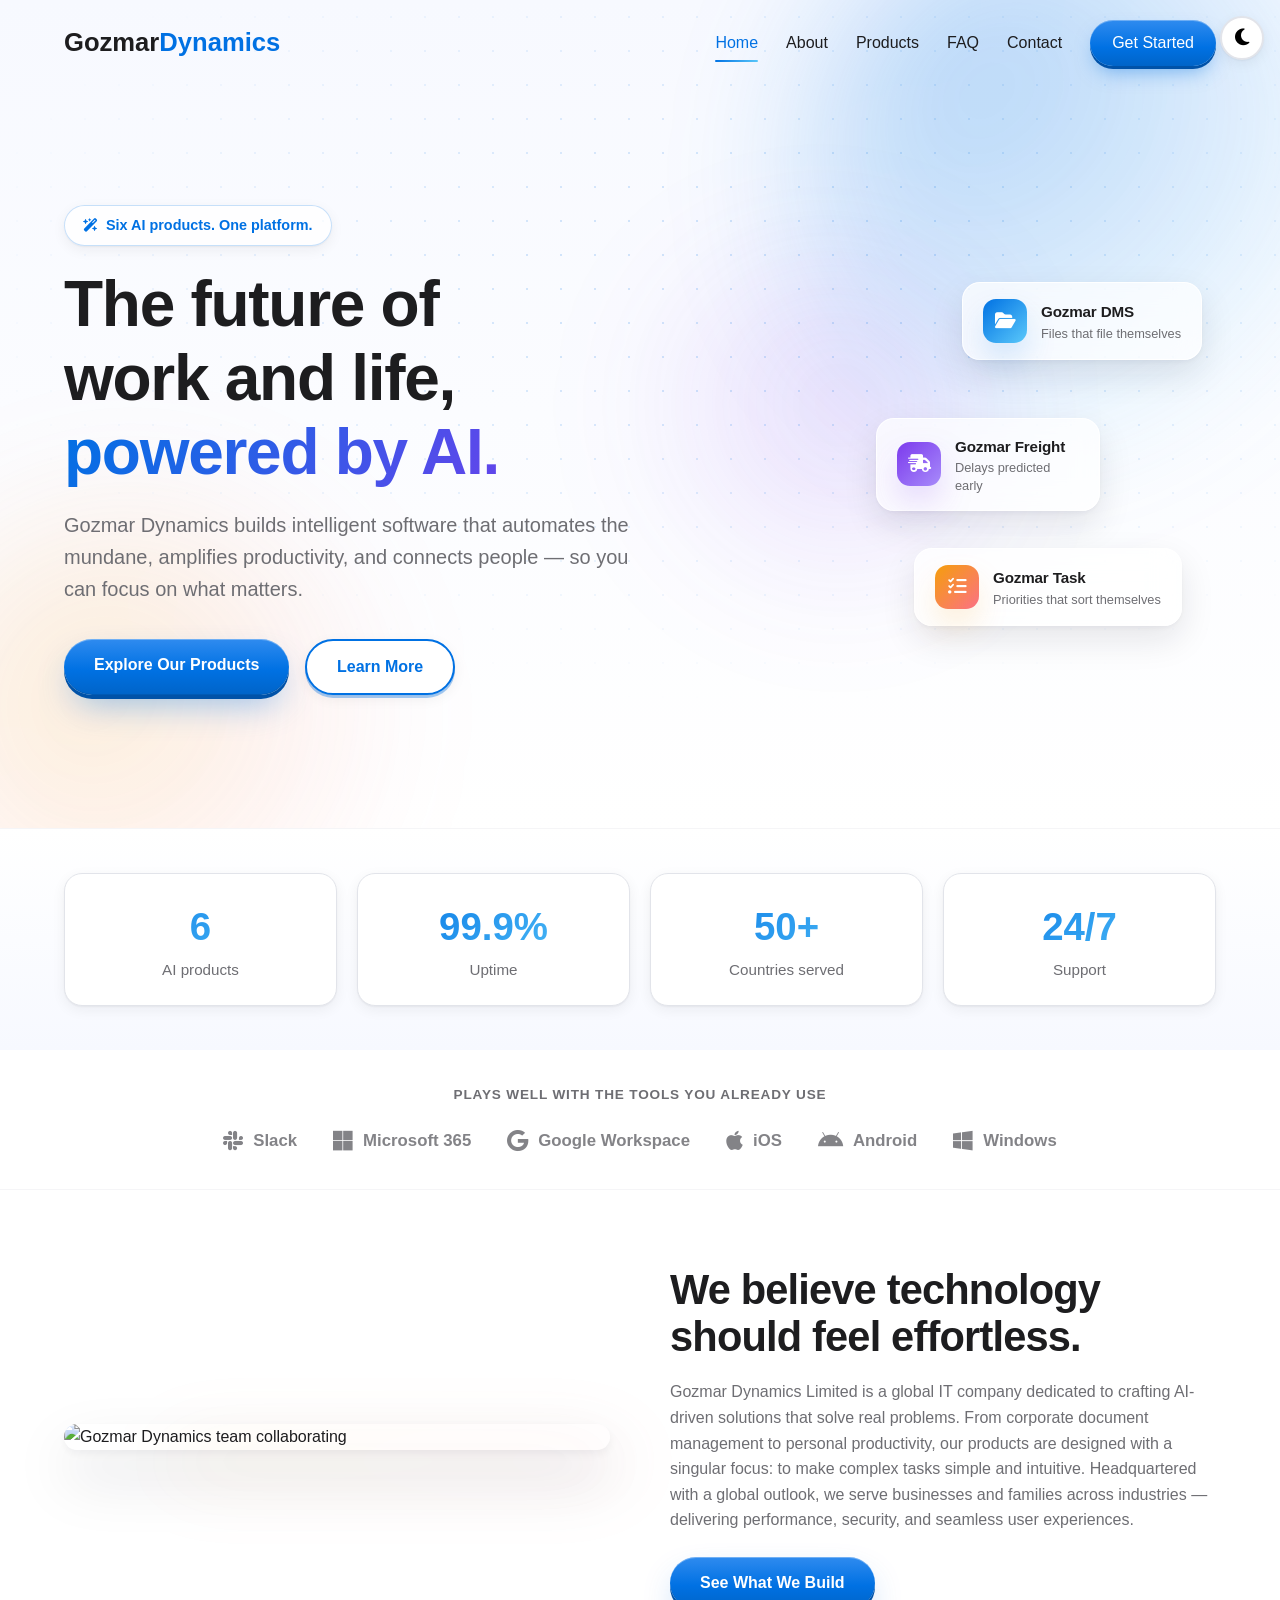
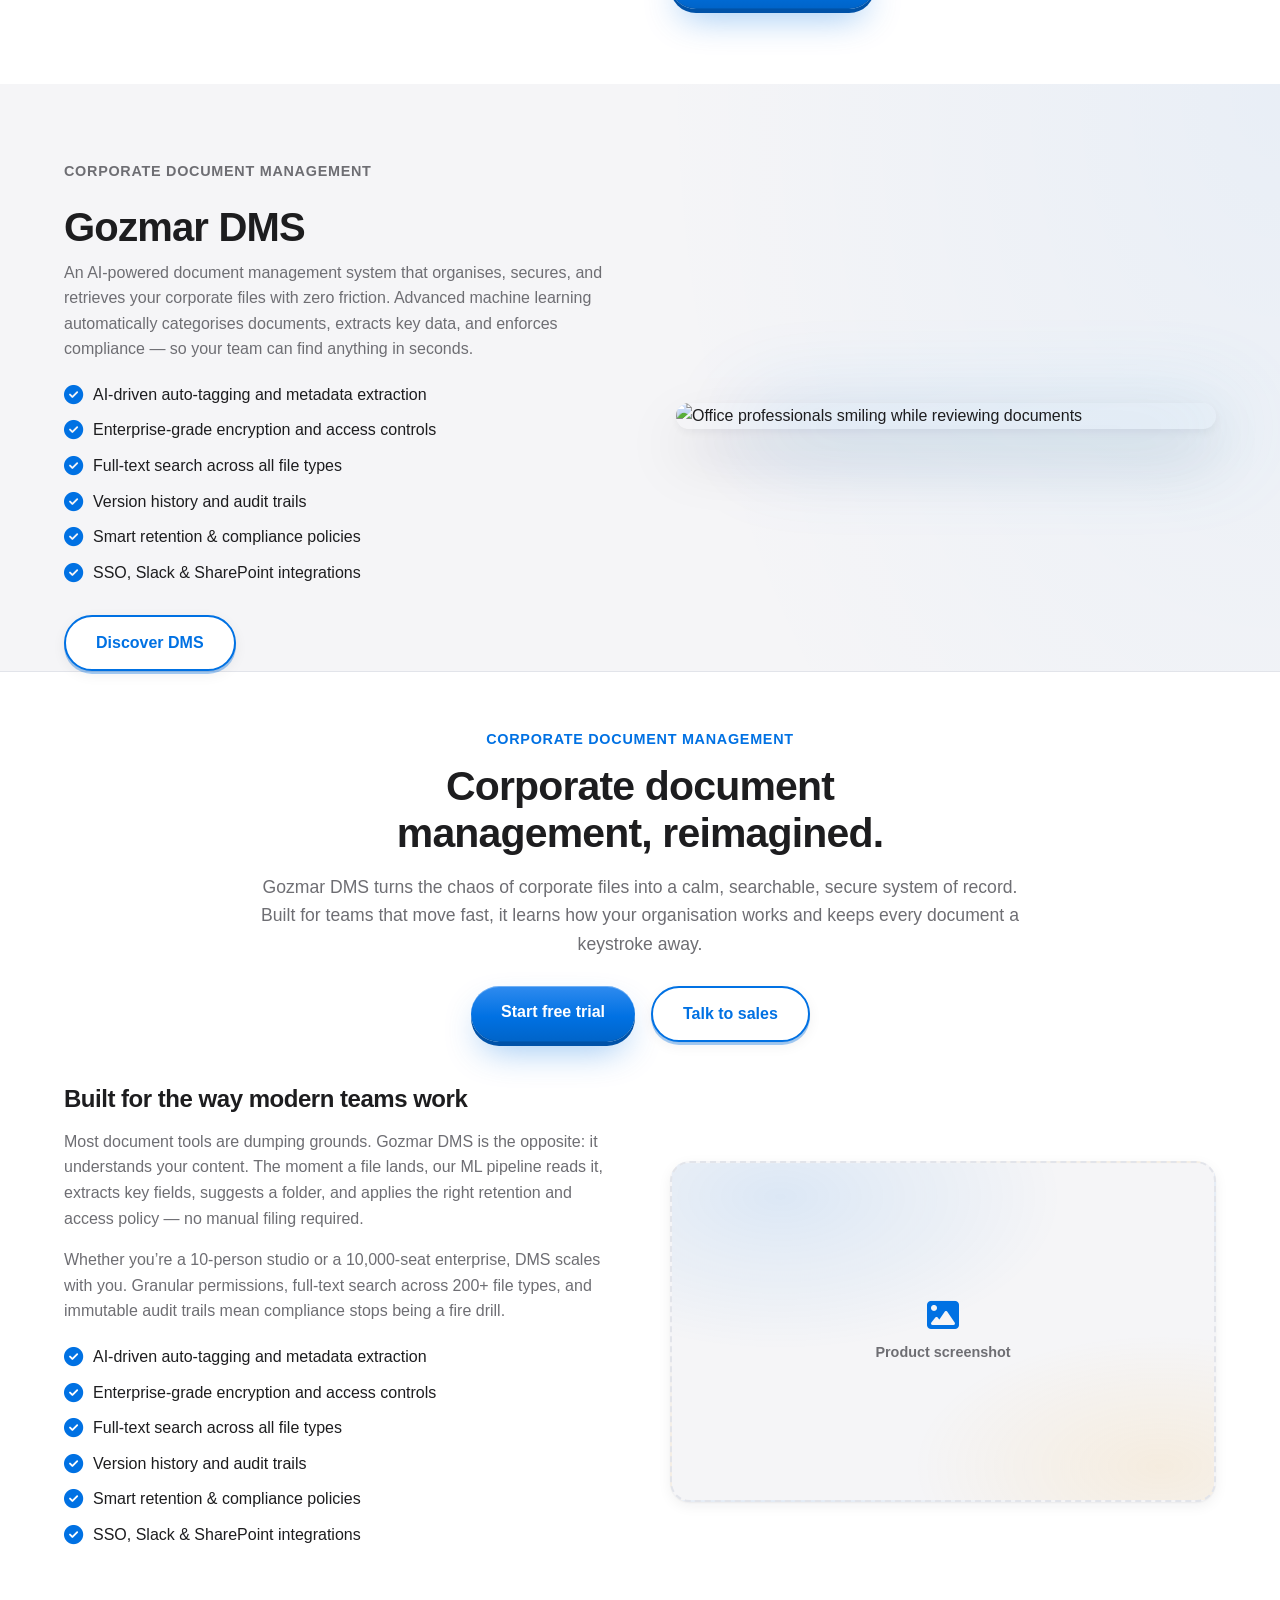
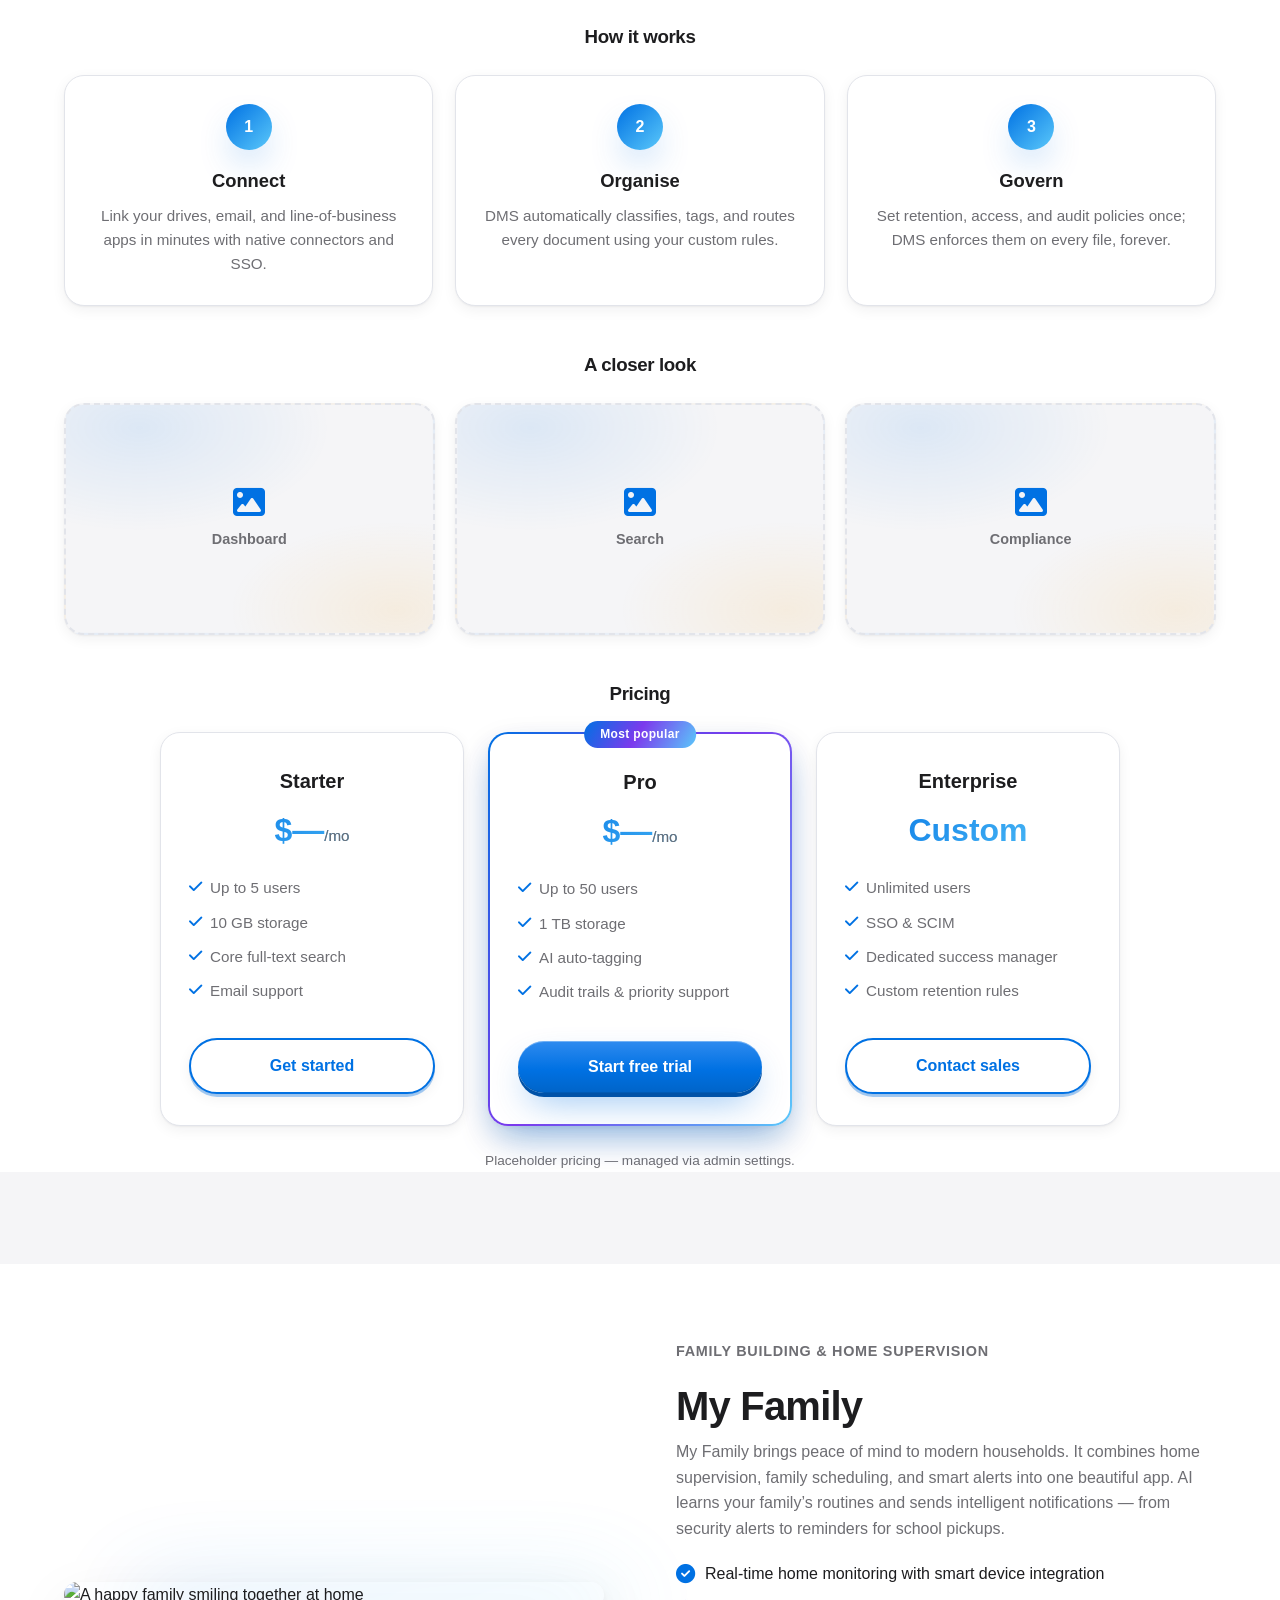
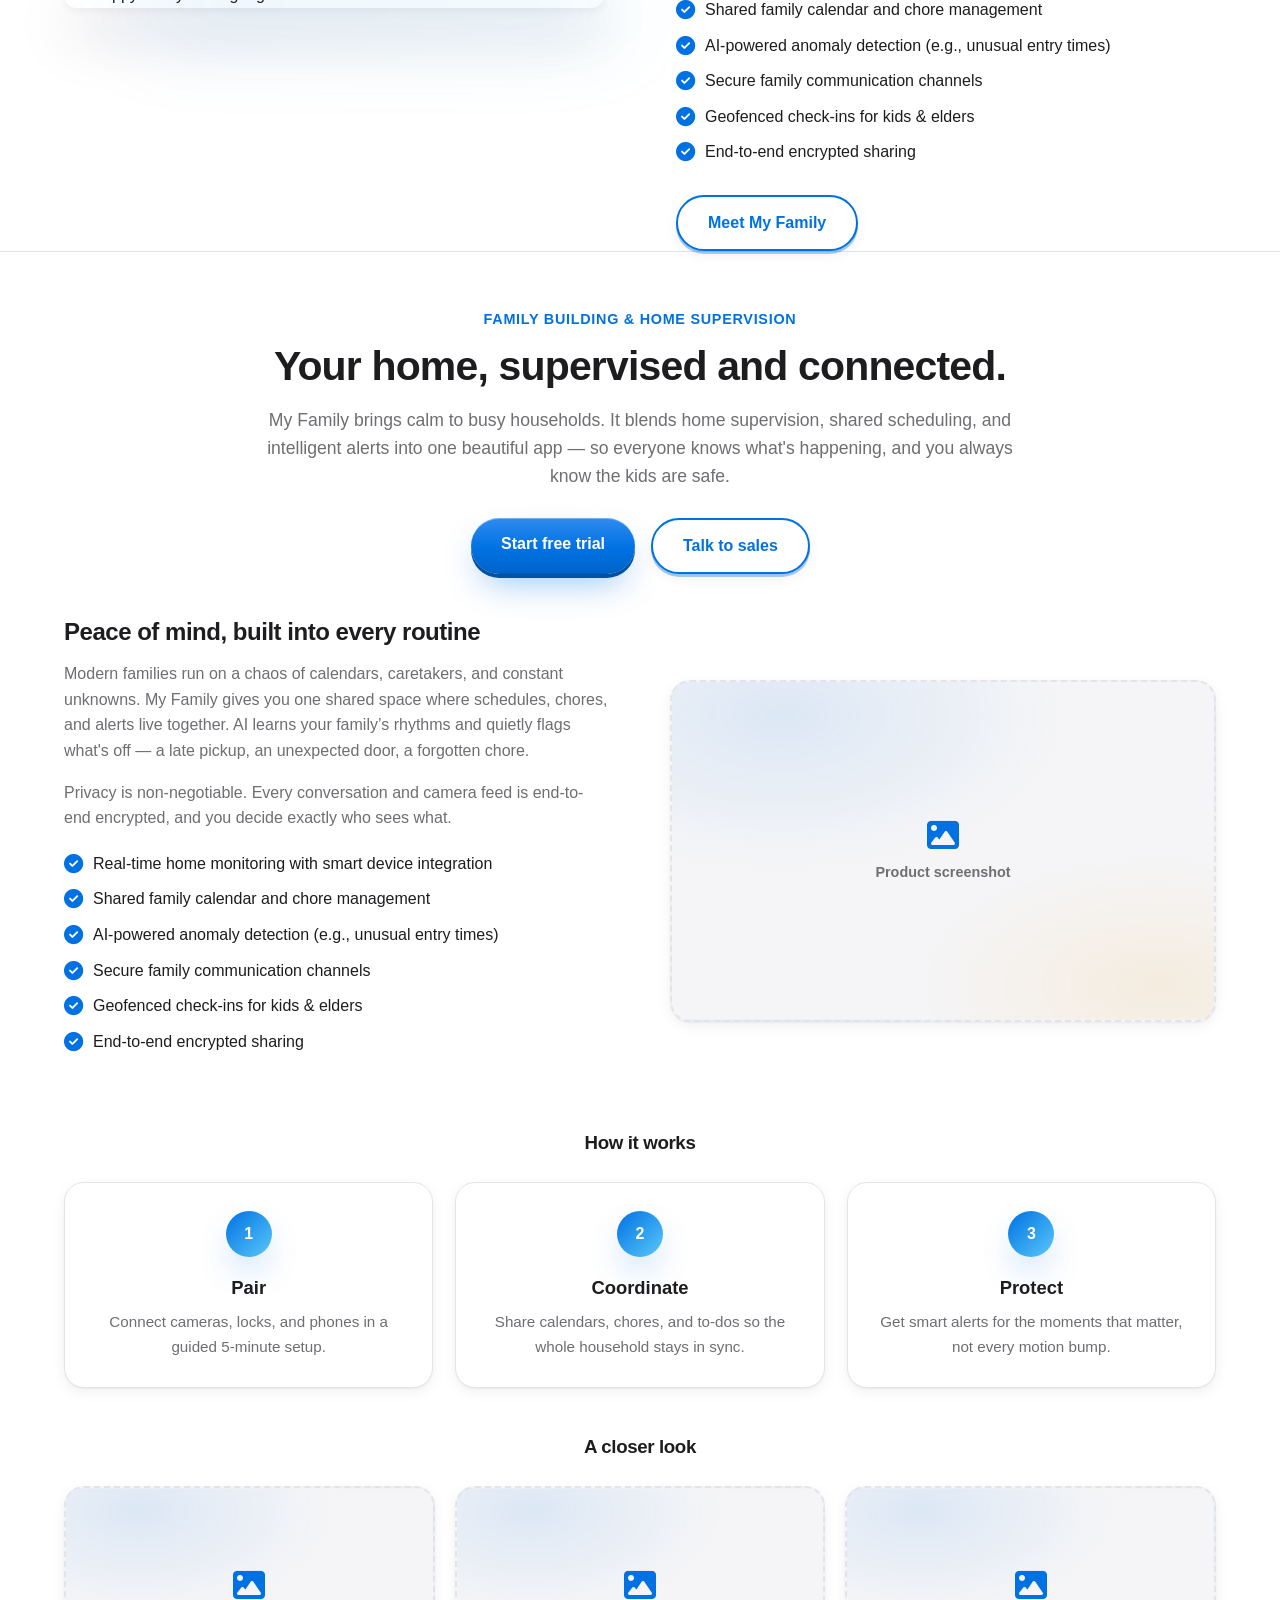
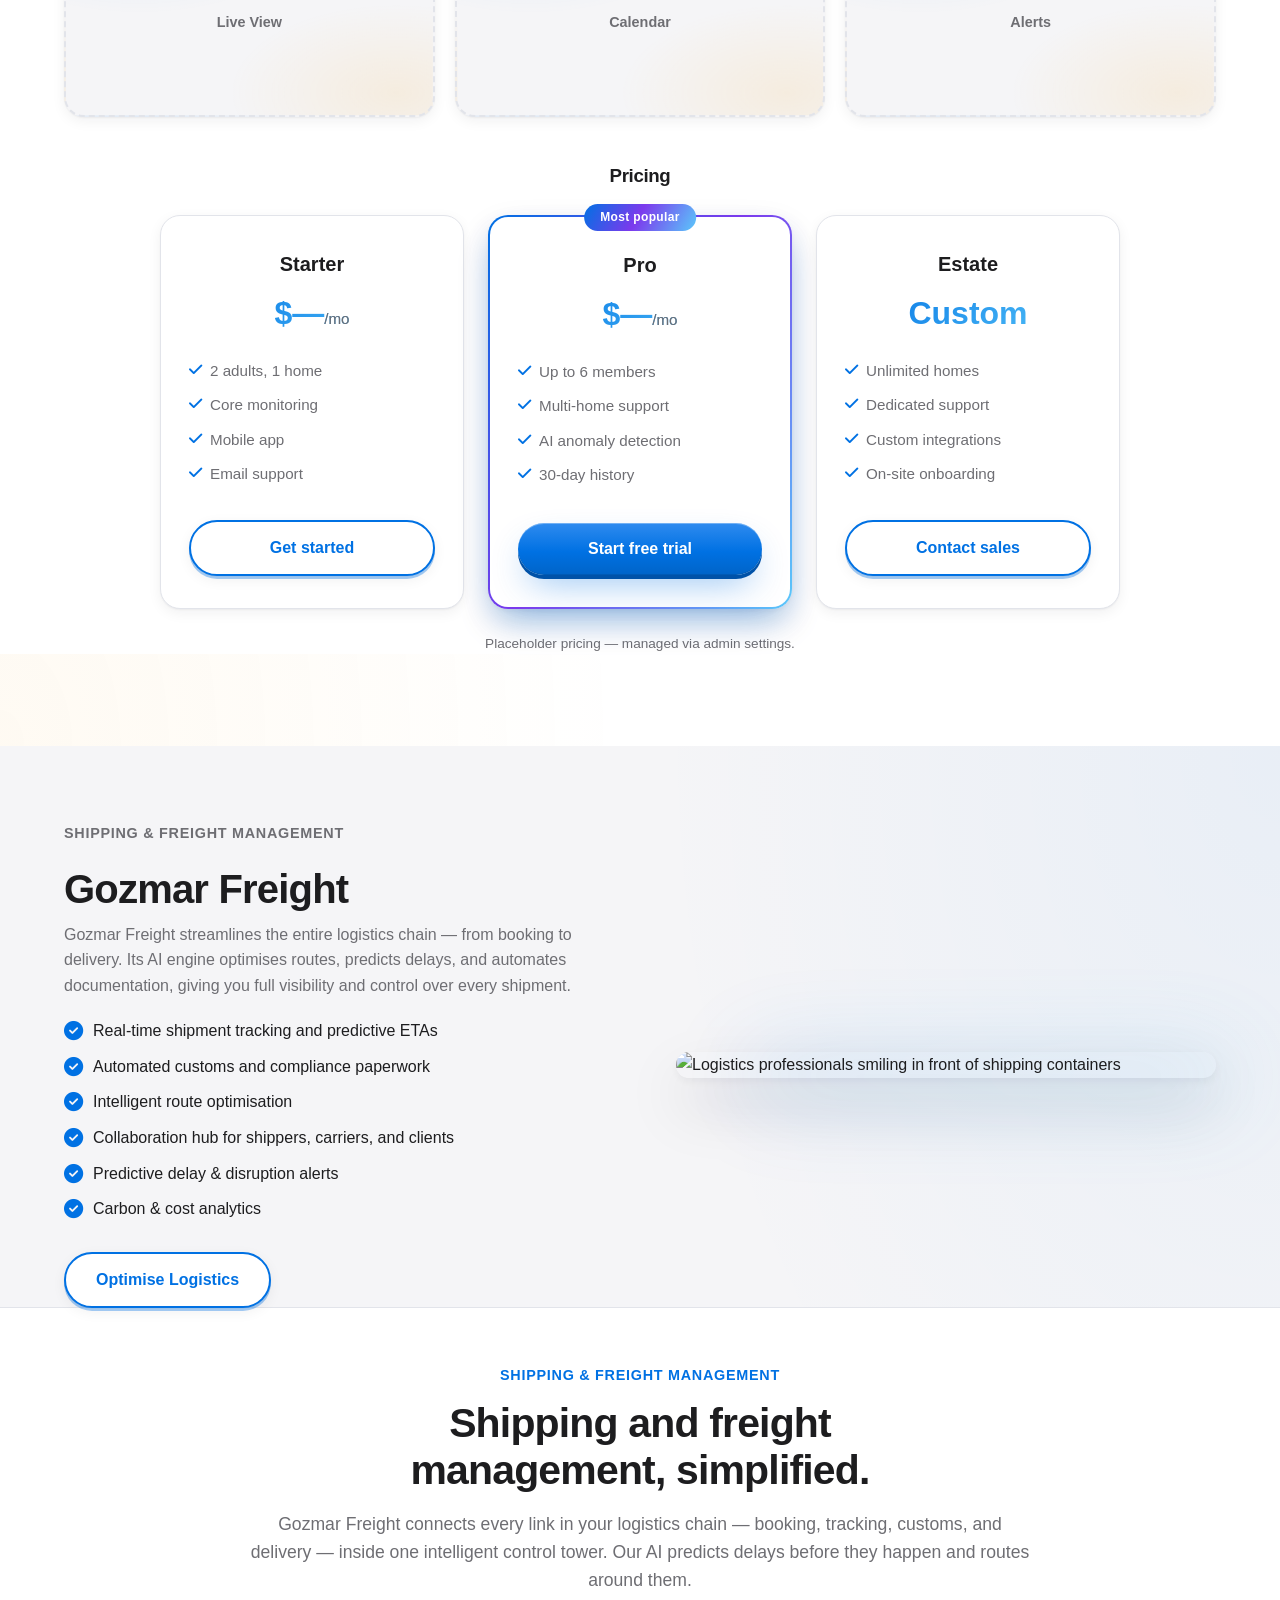
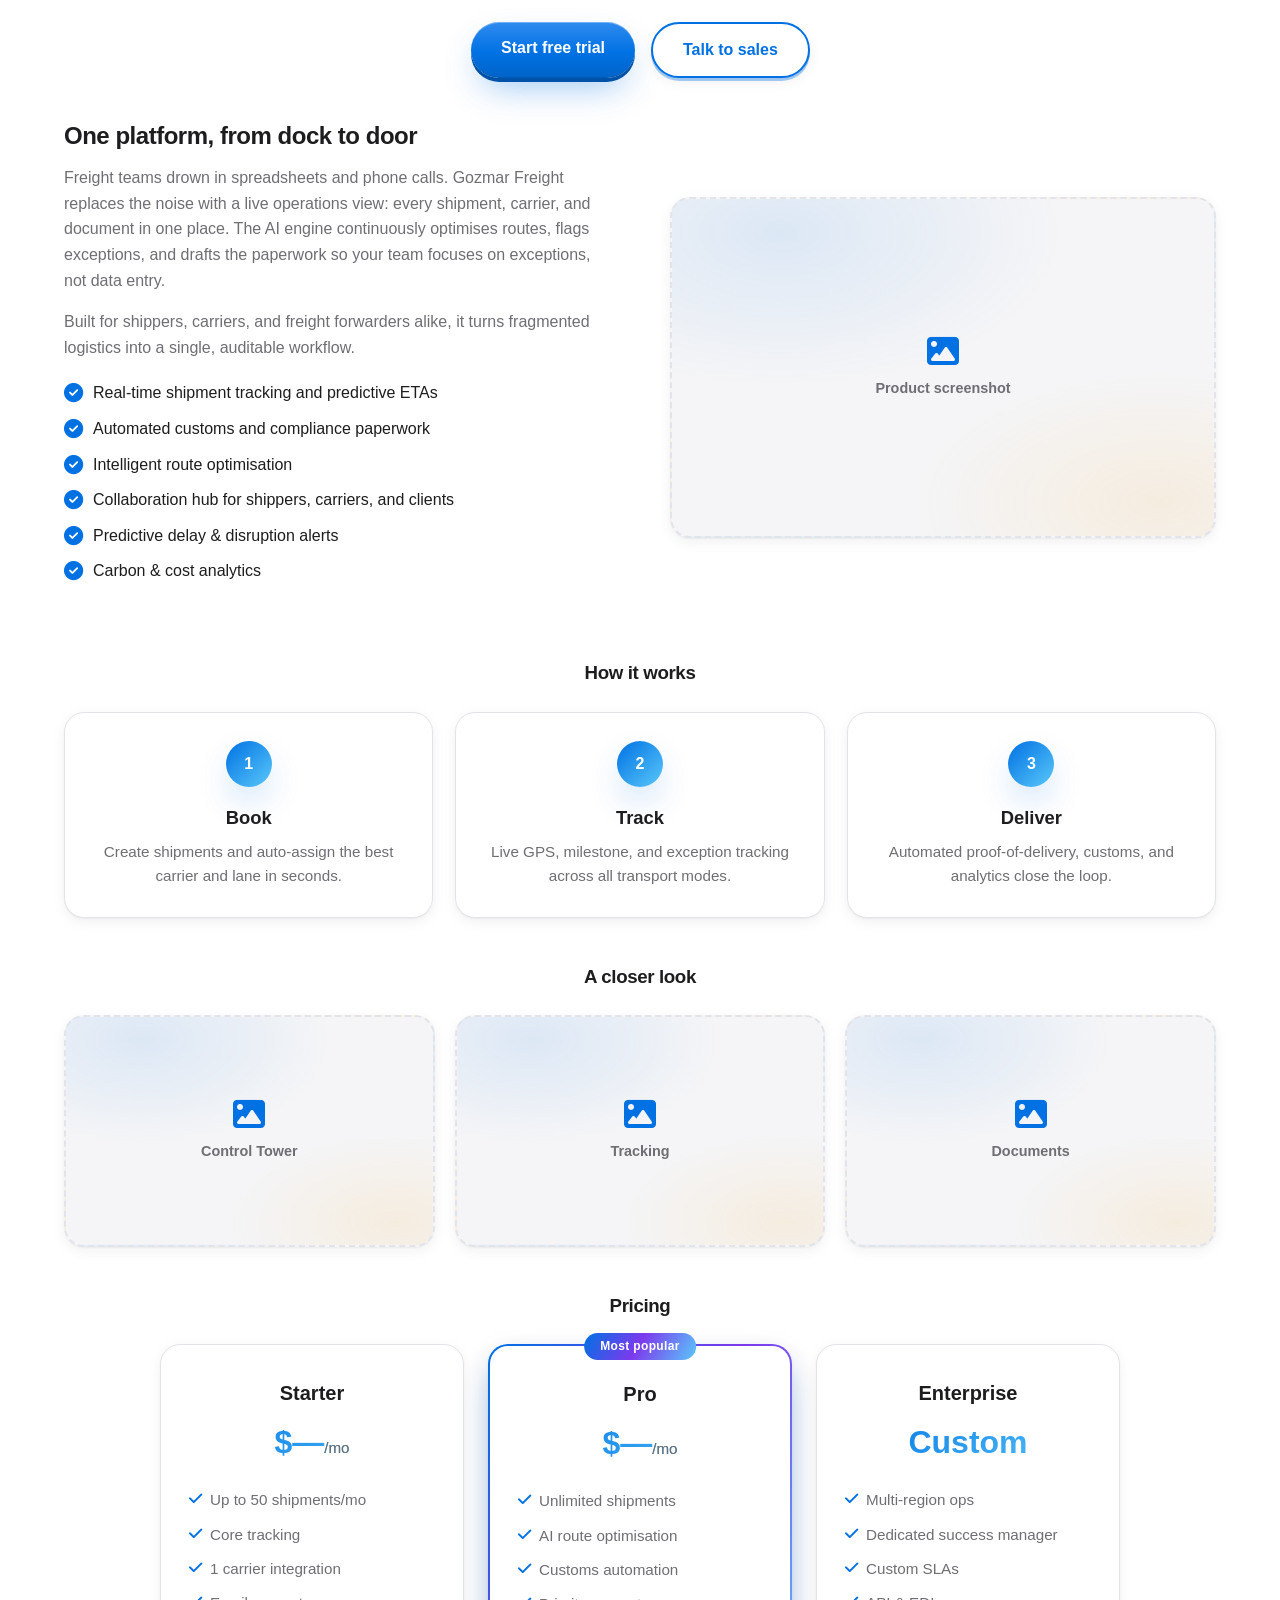
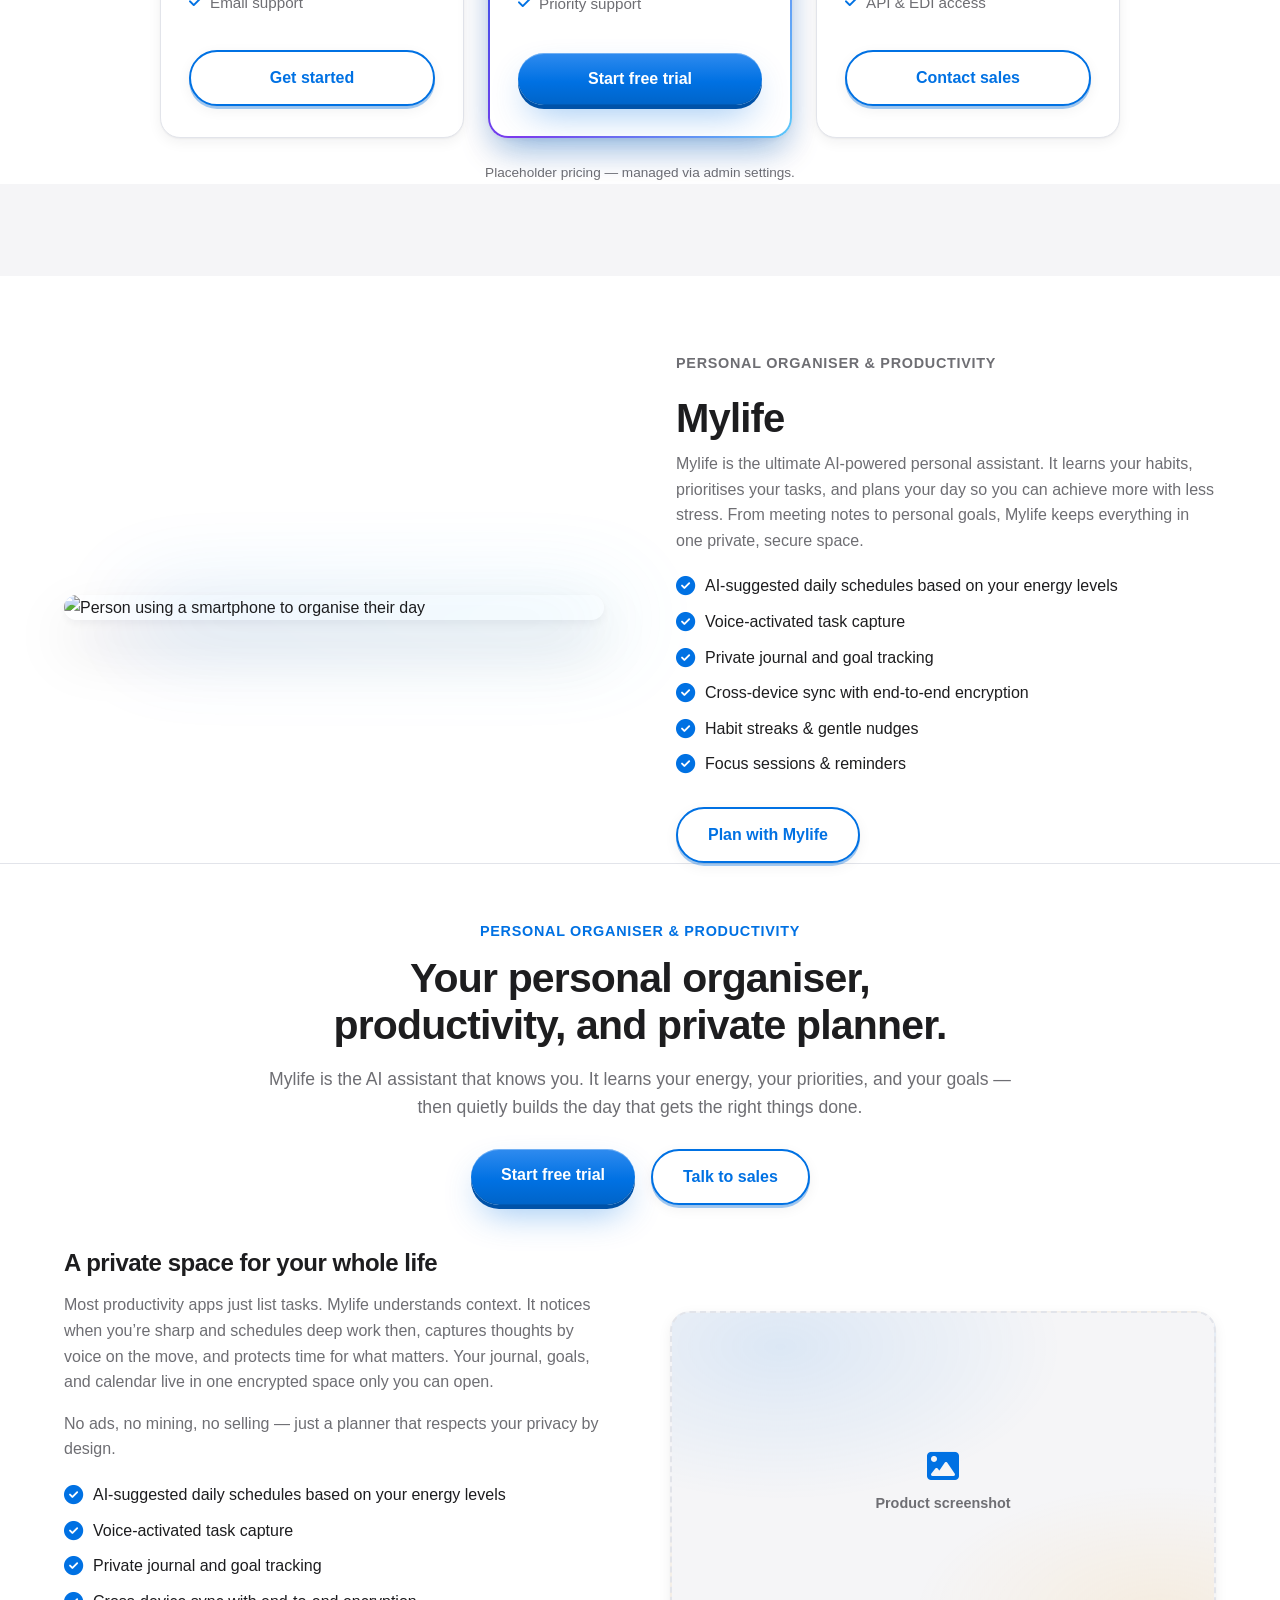
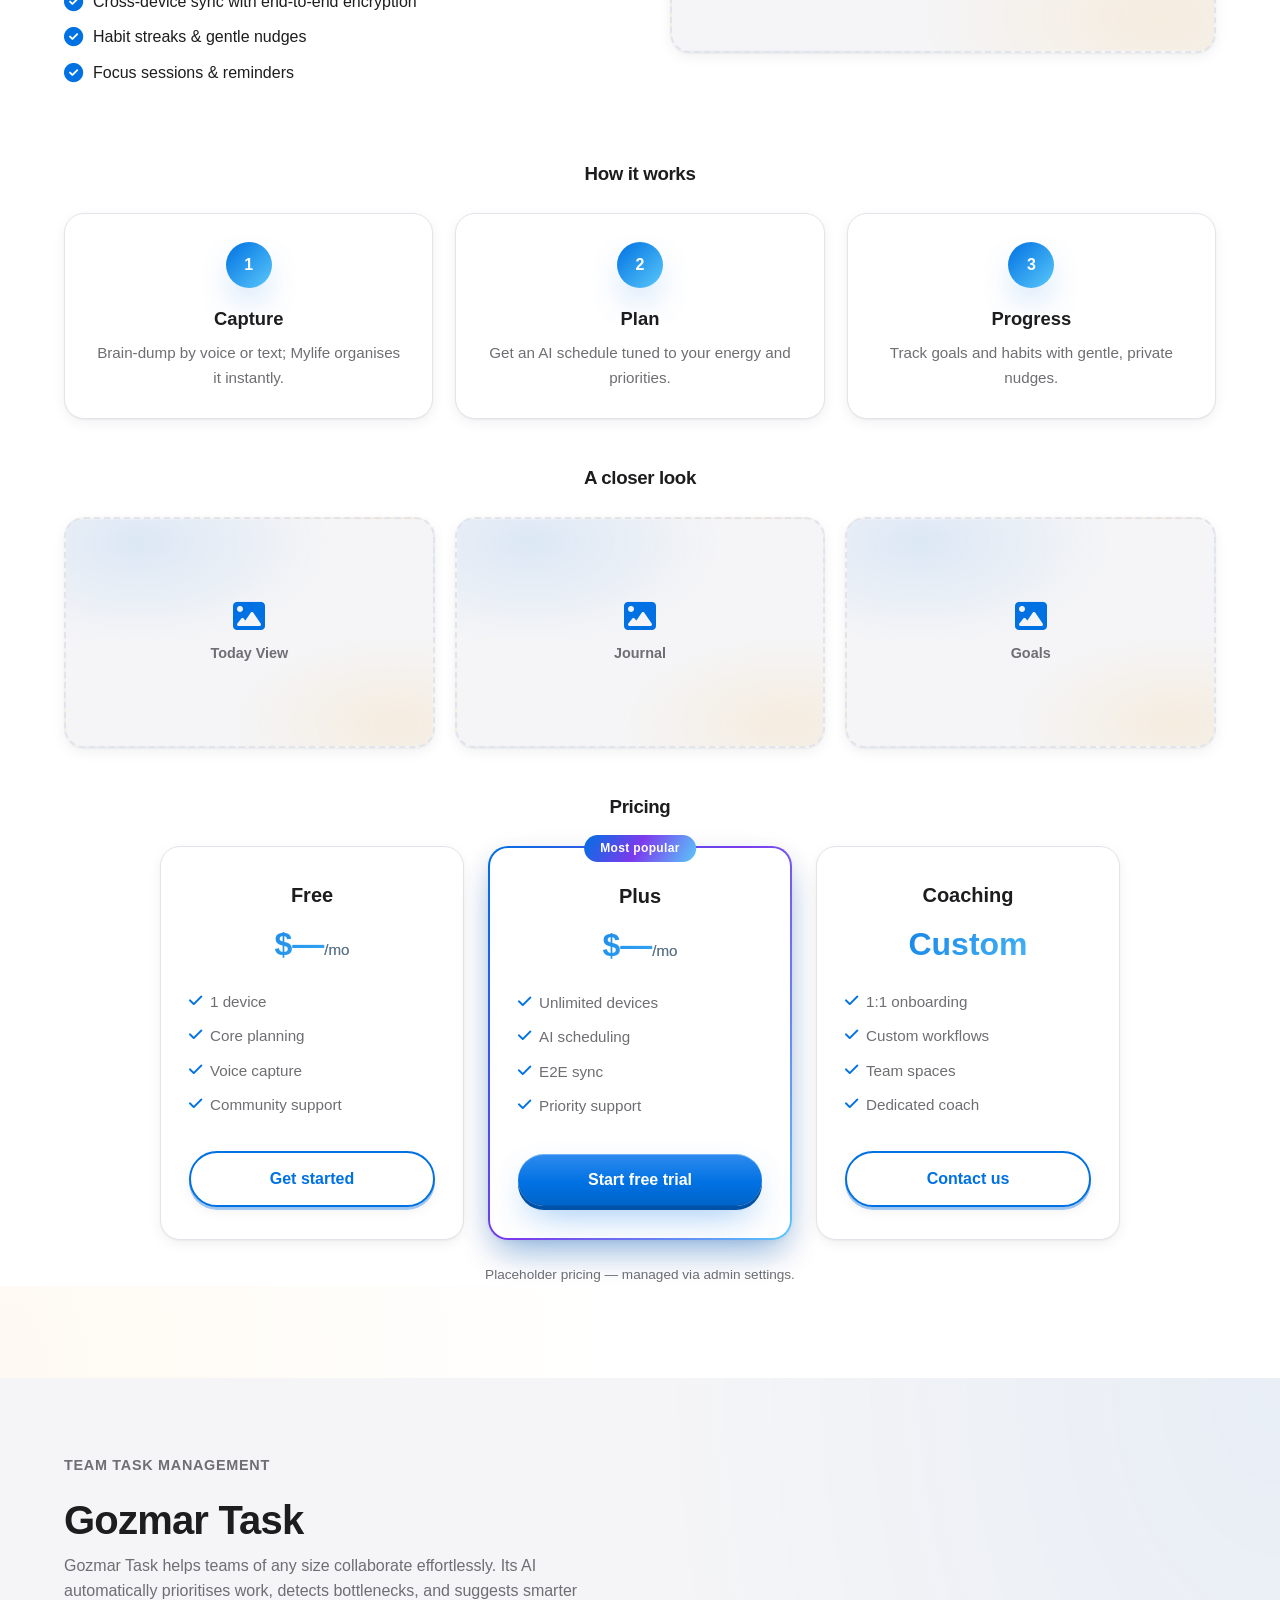
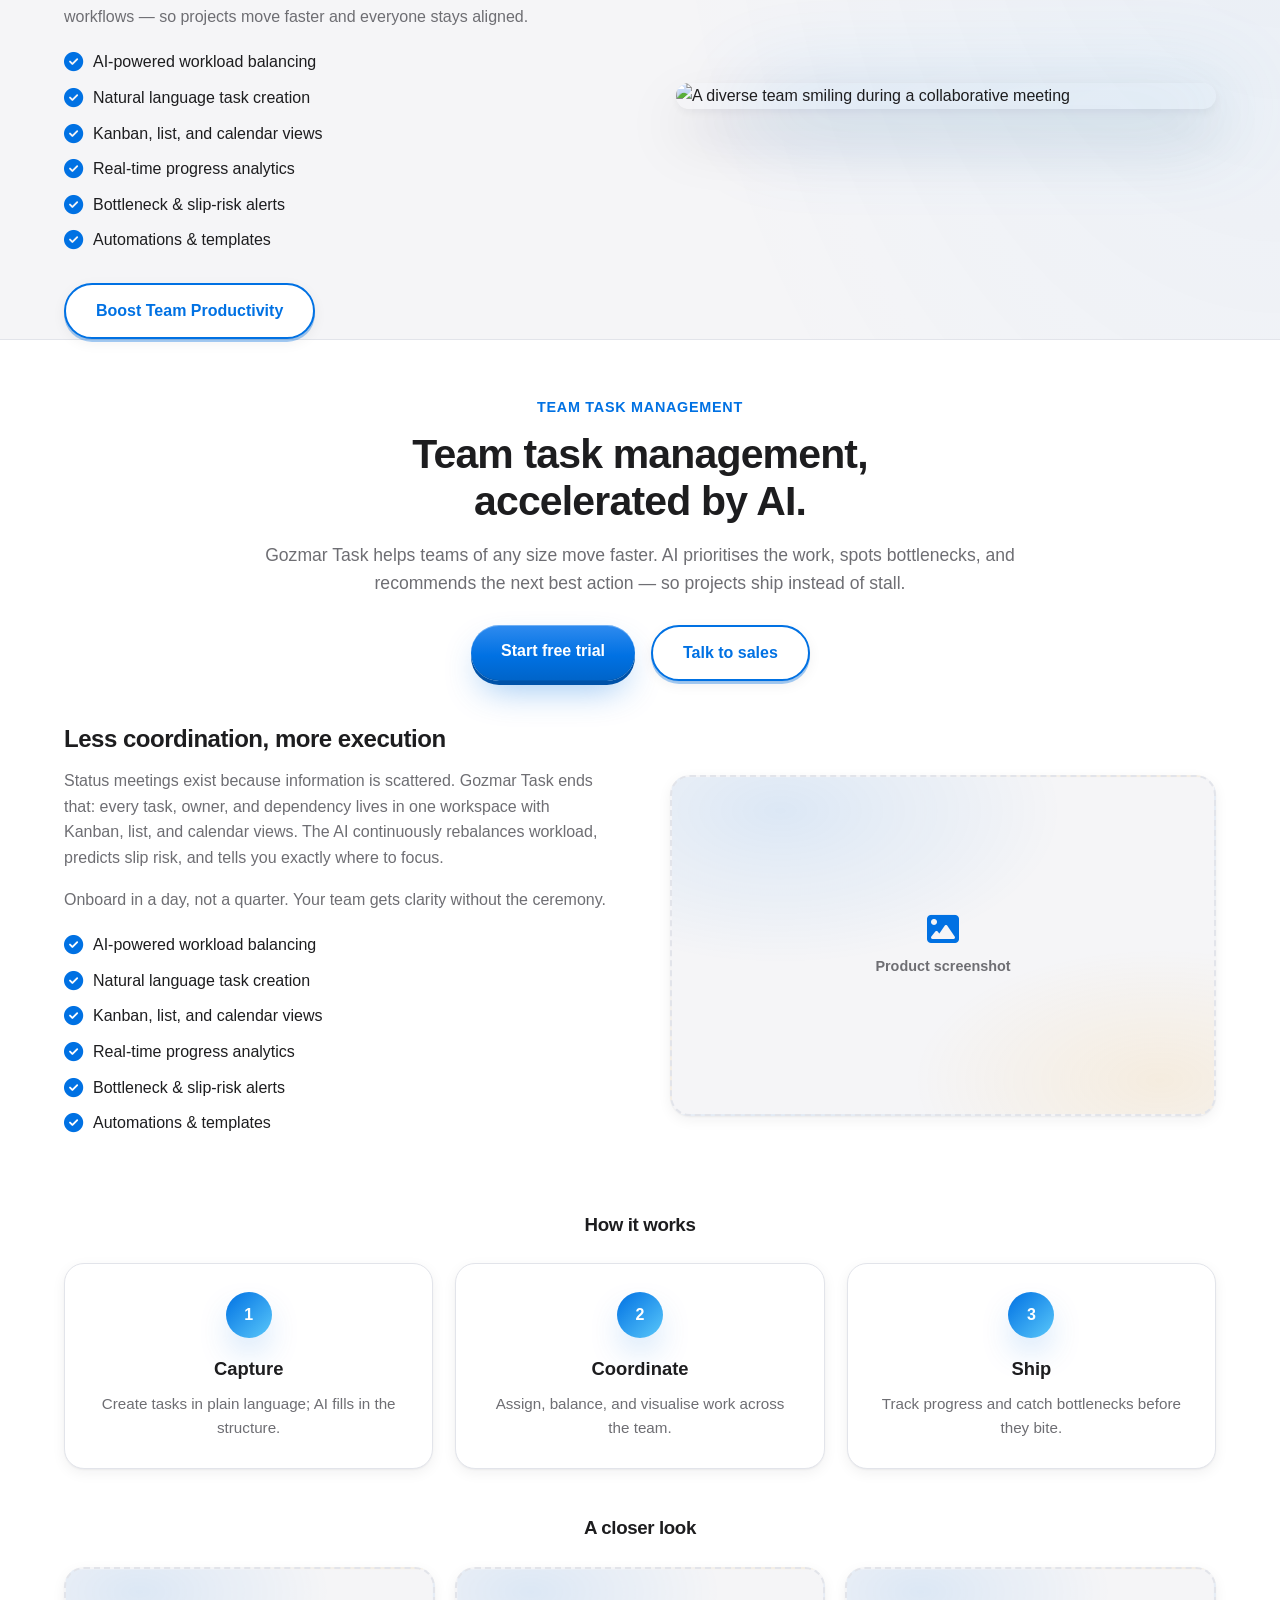
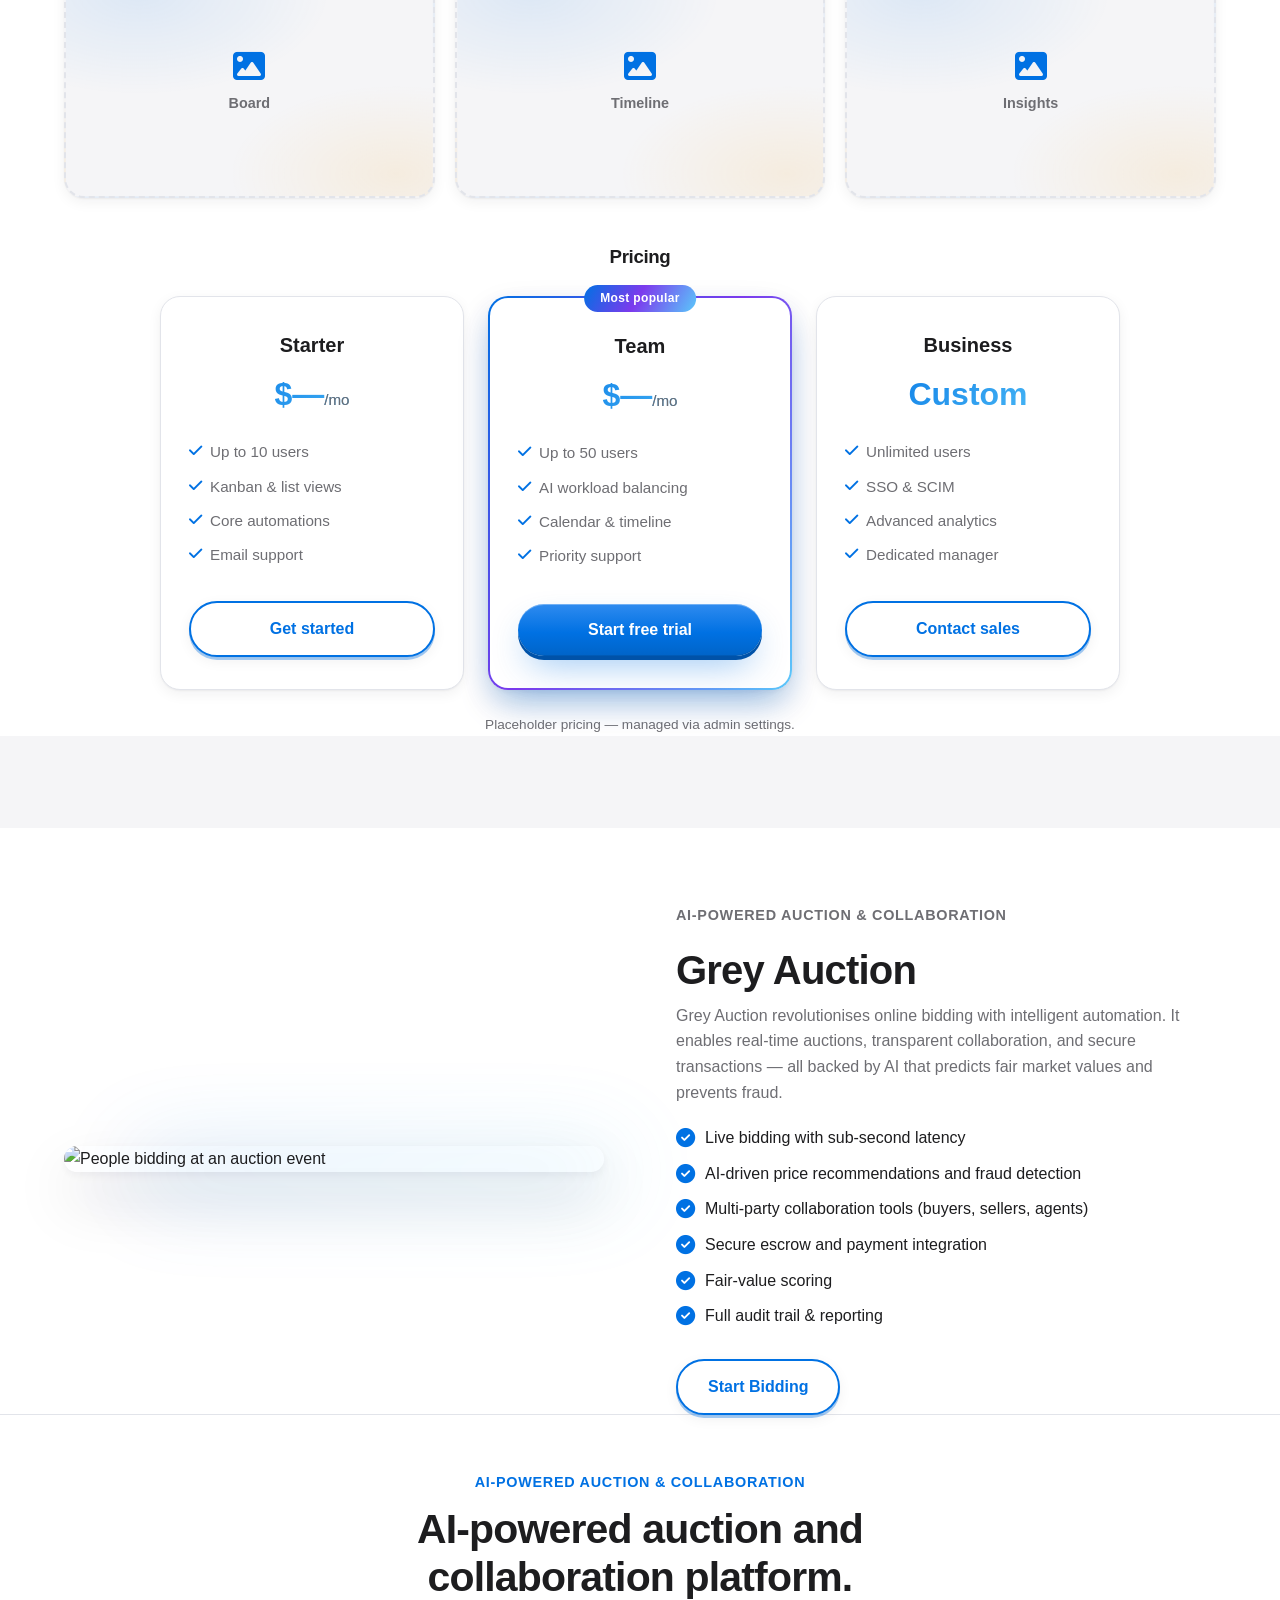
==== commit 2922d139: "Redesign front end: Warm Aurora gradients, 3D buttons, glass hero, tightened rhythm" ====
--- a/index.html
+++ b/index.html
@@ -47,6 +47,23 @@
     }
     </script>
 
+    <!-- Google Analytics (configure measurement ID in js/cms-config.js) -->
+    <script>
+    (function () {
+        var id = (window.CMS_CONFIG && window.CMS_CONFIG.gaMeasurementId) || '';
+        if (id) {
+            var s = document.createElement('script');
+            s.async = true;
+            s.src = 'https://www.googletagmanager.com/gtag/js?id=' + id;
+            document.head.appendChild(s);
+            window.dataLayer = window.dataLayer || [];
+            function gtag(){dataLayer.push(arguments);}
+            gtag('js', new Date());
+            gtag('config', id);
+        }
+    })();
+    </script>
+
     <!-- Font Awesome (icons) -->
     <link rel="preconnect" href="https://cdnjs.cloudflare.com" crossorigin>
     <link rel="preconnect" href="https://images.unsplash.com" crossorigin>
@@ -55,7 +72,15 @@
     <link rel="stylesheet" href="css/styles.css">
 </head>
 <body>
-
+    <!--
+    DIRECTION CONTRACT - Warm Aurora (bold extension of the Gozmar system, user-pinned brief)
+    THESIS: enterprise AI that feels human - the monochrome Apple skeleton wrapped in a living aurora of electric blue, violet, and warm amber.
+    OWN-WORLD: white/light surfaces with layered depth shadows, glass panels, 3D pill buttons with real press states, gradient ink reserved for the brand accent, one dark ink section for pacing.
+    STORY: visitor feels premium warmth within seconds, trusts the stack (stats + integrations), finds a product, starts a free trial.
+    FIRST VIEWPORT: animated aurora orbs + dot grid behind a left-aligned headline with a shifting gradient accent; three floating glass product chips on the right; badge pill and dual 3D CTAs below.
+    FORM: extension of the incumbent landing structure (hero > stats > trust strip > about > products > values > testimonials > faq > contact > cta band > footer); seed: user-pinned, no roll.
+    FINISH: unreviewed and undocumented is unfinished; this build ends with the finish review, the verdict, and DESIGN.md
+    -->
     <a class="skip-link" href="#main">Skip to content</a>
 
     <!-- Dark Mode Toggle -->
@@ -88,12 +113,35 @@
 
         <!-- ========== HERO ========== -->
         <section class="hero" id="home" aria-label="Hero">
-            <div class="container hero-content reveal">
-                <h1>The future of work and life, <em>powered by AI.</em></h1>
-                <p>Gozmar Dynamics builds intelligent software that automates the mundane, amplifies productivity, and connects people — so you can focus on what matters.</p>
-                <div class="hero-buttons">
-                    <a href="#products" class="btn btn-primary">Explore Our Products</a>
-                    <a href="#about" class="btn btn-outline">Learn More</a>
+            <div class="hero-bg" aria-hidden="true">
+                <span class="orb orb-blue"></span>
+                <span class="orb orb-violet"></span>
+                <span class="orb orb-warm"></span>
+                <span class="hero-grid"></span>
+            </div>
+            <div class="container hero-inner">
+                <div class="hero-content reveal">
+                    <span class="hero-badge"><i class="fas fa-wand-magic-sparkles" aria-hidden="true"></i> Six AI products. One platform.</span>
+                    <h1>The future of work and life, <em>powered by AI.</em></h1>
+                    <p>Gozmar Dynamics builds intelligent software that automates the mundane, amplifies productivity, and connects people — so you can focus on what matters.</p>
+                    <div class="hero-buttons">
+                        <a href="#products" class="btn btn-primary">Explore Our Products</a>
+                        <a href="#about" class="btn btn-outline">Learn More</a>
+                    </div>
+                </div>
+                <div class="hero-chips" aria-hidden="true">
+                    <div class="chip chip-1">
+                        <i class="fas fa-folder-open"></i>
+                        <div><strong>Gozmar DMS</strong><span>Files that file themselves</span></div>
+                    </div>
+                    <div class="chip chip-2">
+                        <i class="fas fa-truck-fast"></i>
+                        <div><strong>Gozmar Freight</strong><span>Delays predicted early</span></div>
+                    </div>
+                    <div class="chip chip-3">
+                        <i class="fas fa-list-check"></i>
+                        <div><strong>Gozmar Task</strong><span>Priorities that sort themselves</span></div>
+                    </div>
                 </div>
             </div>
         </section>
@@ -116,6 +164,21 @@
                 <div class="stat reveal">
                     <span class="stat-number">24/7</span>
                     <span class="stat-label">Support</span>
+                </div>
+            </div>
+        </section>
+
+        <!-- ========== TRUST / COMPATIBILITY ========== -->
+        <section class="trust-strip" aria-label="Works with your stack">
+            <div class="container">
+                <p class="trust-title reveal">Plays well with the tools you already use</p>
+                <div class="trust-grid reveal">
+                    <span class="trust-item"><i class="fa-brands fa-slack" aria-hidden="true"></i> Slack</span>
+                    <span class="trust-item"><i class="fa-brands fa-microsoft" aria-hidden="true"></i> Microsoft 365</span>
+                    <span class="trust-item"><i class="fa-brands fa-google" aria-hidden="true"></i> Google Workspace</span>
+                    <span class="trust-item"><i class="fa-brands fa-apple" aria-hidden="true"></i> iOS</span>
+                    <span class="trust-item"><i class="fa-brands fa-android" aria-hidden="true"></i> Android</span>
+                    <span class="trust-item"><i class="fa-brands fa-windows" aria-hidden="true"></i> Windows</span>
                 </div>
             </div>
         </section>
@@ -992,6 +1055,7 @@
                         <p>Web access on any modern browser, plus dedicated iOS and Android apps for mobile use.</p>
                     </details>
                 </div>
+                <p class="faq-cta reveal">Still have questions? <a href="#contact">Get in touch</a> — we love a good question.</p>
             </div>
         </section>
 
@@ -999,33 +1063,54 @@
         <section class="contact-section section" id="contact" aria-label="Contact us">
             <div class="container">
                 <h2 class="reveal" style="text-align:center;">Let's build something intelligent together.</h2>
-                <div class="contact-form reveal">
-                    <form id="contactForm" novalidate>
-                        <div class="form-group">
-                            <label for="name">Name</label>
-                            <input type="text" id="name" name="name" required autocomplete="name">
-                        </div>
-                        <div class="form-group">
-                            <label for="email">Email</label>
-                            <input type="email" id="email" name="email" required autocomplete="email">
-                        </div>
-                        <div class="form-group">
-                            <label for="message">Message</label>
-                            <textarea id="message" name="message" required></textarea>
-                        </div>
-                        <p class="form-status" id="formStatus" role="status" aria-live="polite"></p>
-                        <button type="submit" class="btn btn-primary">Send Message</button>
-                    </form>
-                </div>
-                <div class="contact-info">
-                    <p><i class="fas fa-envelope" aria-hidden="true"></i> info@gozmardynamics.com</p>
-                    <p><i class="fas fa-phone" aria-hidden="true"></i> +1 (800) 555-0123</p>
-                    <p><i class="fas fa-globe" aria-hidden="true"></i> Serving clients worldwide</p>
+                <p class="contact-lede reveal">Tell us what you're trying to solve — we'll show you what effortless looks like.</p>
+                <div class="contact-layout">
+                    <div class="contact-form reveal">
+                        <form id="contactForm" novalidate>
+                            <div class="form-group">
+                                <label for="name">Name</label>
+                                <input type="text" id="name" name="name" required autocomplete="name">
+                            </div>
+                            <div class="form-group">
+                                <label for="email">Email</label>
+                                <input type="email" id="email" name="email" required autocomplete="email">
+                            </div>
+                            <div class="form-group">
+                                <label for="message">Message</label>
+                                <textarea id="message" name="message" required></textarea>
+                            </div>
+                            <p class="form-status" id="formStatus" role="status" aria-live="polite"></p>
+                            <button type="submit" class="btn btn-primary">Send Message</button>
+                        </form>
+                    </div>
+                    <aside class="contact-card reveal" aria-label="Contact details">
+                        <h3>Talk to a human</h3>
+                        <div class="contact-info">
+                            <p><i class="fas fa-envelope" aria-hidden="true"></i> info@gozmardynamics.com</p>
+                            <p><i class="fas fa-phone" aria-hidden="true"></i> +1 (800) 555-0123</p>
+                            <p><i class="fas fa-globe" aria-hidden="true"></i> Serving clients worldwide</p>
+                        </div>
+                        <p class="contact-note"><i class="fas fa-clock" aria-hidden="true"></i> Around-the-clock support on every plan.</p>
+                    </aside>
                 </div>
             </div>
         </section>
 
     </main>
+
+    <!-- ========== CTA BAND ========== -->
+    <section class="cta-band" aria-label="Get started">
+        <div class="container">
+            <div class="cta-panel reveal">
+                <h2>Ready to amplify what your team can do?</h2>
+                <p>Start a 14-day free trial on any product — no credit card required.</p>
+                <div class="hero-buttons">
+                    <a href="#contact" class="btn btn-light">Start Your Free Trial</a>
+                    <a href="#contact" class="btn btn-ghost">Talk to Our Team</a>
+                </div>
+            </div>
+        </div>
+    </section>
 
     <!-- ========== FOOTER ========== -->
     <footer aria-label="Footer">
--- a/css/styles.css
+++ b/css/styles.css
@@ -1,6 +1,8 @@
 /* ==========================================================================
    Gozmar Dynamics — Landing Page
-   Design tokens, layout, and animations (Apple-like: monochrome + accent)
+   "Warm Aurora" — monochrome Apple bones + living gradient system:
+   electric blue core, violet/cyan glow, warm amber accents, layered depth,
+   3D press buttons, glass panels, tightened vertical rhythm.
    ========================================================================== */
 
 /* ---------- Design tokens ---------- */
@@ -12,18 +14,34 @@
     --text-secondary: #6e6e73;
     --accent: #0071e3;
     --accent-hover: #0077ed;
+    --accent-deep: #0052a8;
     --accent-light: #5ac8fa;
-    --border: #d2d2d7;
+    --violet: #7c3aed;
+    --warm: #f59e0b;
+    --warm-deep: #d97706;
+    --coral: #fb7185;
+    --border: #e2e4ea;
+
     --gradient: linear-gradient(135deg, #0071e3, #5ac8fa);
-
-    --shadow-sm: 0 2px 8px rgba(0, 0, 0, 0.08);
-    --shadow-md: 0 10px 30px rgba(0, 0, 0, 0.12);
+    --gradient-bold: linear-gradient(120deg, #0071e3 0%, #7c3aed 48%, #5ac8fa 100%);
+    --gradient-warm: linear-gradient(135deg, #f59e0b, #fb7185);
+
+    /* Layered depth shadows (offset + soft blur, never flat halos) */
+    --shadow-sm: 0 1px 2px rgba(16, 24, 40, 0.05), 0 4px 14px rgba(16, 24, 40, 0.06);
+    --shadow-md: 0 2px 4px rgba(16, 24, 40, 0.04), 0 14px 34px rgba(16, 24, 40, 0.10);
+    --shadow-lg: 0 4px 10px rgba(16, 24, 40, 0.05), 0 28px 60px rgba(16, 24, 40, 0.13);
+    --shadow-blue: 0 16px 36px -10px rgba(0, 113, 227, 0.45);
+    --shadow-warm: 0 16px 36px -10px rgba(245, 158, 11, 0.45);
 
     --radius-lg: 20px;
     --radius-pill: 30px;
 
+    --ease-out: cubic-bezier(0.16, 1, 0.3, 1);
     --transition: all 0.3s cubic-bezier(0.25, 0.46, 0.45, 0.94);
     --nav-height: 72px;
+
+    /* Tightened vertical rhythm (was 100px — too spacious) */
+    --section-pad: clamp(56px, 7vw, 76px);
 }
 
 /* Dark mode tokens */
@@ -34,8 +52,9 @@
     --text-primary: #e5e5e5;
     --text-secondary: #a3a3a6;
     --border: #3a3a3d;
-    --shadow-sm: 0 2px 8px rgba(0, 0, 0, 0.4);
-    --shadow-md: 0 10px 30px rgba(0, 0, 0, 0.5);
+    --shadow-sm: 0 1px 2px rgba(0, 0, 0, 0.4), 0 4px 14px rgba(0, 0, 0, 0.4);
+    --shadow-md: 0 2px 4px rgba(0, 0, 0, 0.4), 0 14px 34px rgba(0, 0, 0, 0.5);
+    --shadow-lg: 0 4px 10px rgba(0, 0, 0, 0.45), 0 28px 60px rgba(0, 0, 0, 0.55);
 
     --nav-scrolled-bg: rgba(29, 29, 31, 0.9);
     --hero-bg: linear-gradient(180deg, #1d1d1f 0%, #121214 100%);
@@ -47,6 +66,16 @@
 
 [data-theme="dark"] body {
     background-color: var(--bg-white);
+}
+
+[data-theme="dark"] .chip {
+    background: rgba(29, 29, 31, 0.72);
+    border-color: rgba(255, 255, 255, 0.12);
+}
+
+[data-theme="dark"] .hero-badge {
+    background: rgba(29, 29, 31, 0.75);
+    border-color: rgba(90, 200, 250, 0.30);
 }
 
 :root {
@@ -100,14 +129,15 @@
 }
 
 h1, h2, h3 {
-    line-height: 1.2;
+    line-height: 1.15;
     letter-spacing: -0.02em;
     font-weight: 700;
 }
 
 h2 {
-    font-size: clamp(2rem, 4vw, 3rem);
-    margin-bottom: 20px;
+    font-size: clamp(1.9rem, 3.6vw, 2.6rem);
+    margin-bottom: 18px;
+    text-wrap: balance;
 }
 
 /* ---------- Utilities ---------- */
@@ -118,7 +148,7 @@
 }
 
 .section {
-    padding: 100px 0;
+    padding: var(--section-pad) 0;
 }
 
 .visually-hidden {
@@ -169,6 +199,7 @@
     font-size: 1.2rem;
     z-index: 3000;
     transition: var(--transition);
+    box-shadow: var(--shadow-sm);
 }
 
 .dark-mode-toggle:hover {
@@ -183,40 +214,110 @@
 .dark-mode-toggle:last-of-type {
     display: none;
 }
+
+/* ==========================================================================
+   BUTTONS — 3D press pills with real depth
+   ========================================================================== */
 .btn {
     display: inline-block;
-    padding: 12px 28px;
+    padding: 13px 30px;
     border-radius: var(--radius-pill);
     font-weight: 600;
     font-size: 1rem;
-    transition: var(--transition);
+    transition: transform 0.18s var(--ease-out), box-shadow 0.25s var(--ease-out), background 0.25s, filter 0.25s;
     cursor: pointer;
     border: none;
     text-align: center;
+    will-change: transform;
 }
 
 .btn-primary {
-    background: var(--accent);
     color: #fff;
+    background: linear-gradient(180deg, #2f8bef 0%, #0071e3 55%, #0064c8 100%);
+    box-shadow:
+        inset 0 1px 0 rgba(255, 255, 255, 0.32),
+        inset 0 -1px 0 rgba(0, 0, 0, 0.10),
+        0 4px 0 var(--accent-deep),
+        var(--shadow-blue);
 }
 
 .btn-primary:hover {
-    background: var(--accent-hover);
     transform: translateY(-2px);
-    box-shadow: var(--shadow-md);
+    filter: saturate(1.06);
+    box-shadow:
+        inset 0 1px 0 rgba(255, 255, 255, 0.32),
+        inset 0 -1px 0 rgba(0, 0, 0, 0.10),
+        0 6px 0 var(--accent-deep),
+        0 22px 44px -10px rgba(0, 113, 227, 0.55);
+}
+
+.btn-primary:active {
+    transform: translateY(2px);
+    box-shadow:
+        inset 0 1px 0 rgba(255, 255, 255, 0.25),
+        0 1px 0 var(--accent-deep),
+        0 6px 14px -6px rgba(0, 113, 227, 0.5);
 }
 
 .btn-outline {
-    background: transparent;
+    background: var(--bg-white);
     color: var(--accent);
     border: 2px solid var(--accent);
+    box-shadow: 0 3px 0 rgba(0, 113, 227, 0.35), var(--shadow-sm);
 }
 
 .btn-outline:hover {
-    background: var(--accent);
+    background: #f0f7ff;
+    transform: translateY(-2px);
+    box-shadow: 0 5px 0 rgba(0, 113, 227, 0.35), var(--shadow-md);
+}
+
+.btn-outline:active {
+    transform: translateY(1px);
+    box-shadow: 0 1px 0 rgba(0, 113, 227, 0.35), var(--shadow-sm);
+}
+
+/* Light 3D buttons (on gradient CTA panel) */
+.btn-light {
+    color: #0b3a78;
+    background: linear-gradient(180deg, #ffffff 0%, #eaf2ff 100%);
+    box-shadow:
+        inset 0 1px 0 rgba(255, 255, 255, 0.9),
+        0 4px 0 rgba(9, 42, 96, 0.35),
+        0 16px 32px -8px rgba(4, 16, 40, 0.5);
+}
+
+.btn-light:hover {
+    transform: translateY(-2px);
+    box-shadow:
+        inset 0 1px 0 rgba(255, 255, 255, 0.9),
+        0 6px 0 rgba(9, 42, 96, 0.35),
+        0 22px 44px -10px rgba(4, 16, 40, 0.55);
+}
+
+.btn-light:active {
+    transform: translateY(2px);
+    box-shadow:
+        inset 0 1px 0 rgba(255, 255, 255, 0.9),
+        0 1px 0 rgba(9, 42, 96, 0.35),
+        0 8px 16px -8px rgba(4, 16, 40, 0.5);
+}
+
+.btn-ghost {
     color: #fff;
+    background: rgba(255, 255, 255, 0.08);
+    border: 2px solid rgba(255, 255, 255, 0.65);
+    backdrop-filter: blur(6px);
+    -webkit-backdrop-filter: blur(6px);
+}
+
+.btn-ghost:hover {
+    background: rgba(255, 255, 255, 0.16);
     transform: translateY(-2px);
-    box-shadow: var(--shadow-md);
+}
+
+.btn-ghost:active {
+    transform: translateY(1px);
 }
 
 /* ---------- Navigation ---------- */
@@ -265,6 +366,26 @@
     font-weight: 500;
     color: var(--text-primary);
     transition: var(--transition);
+    position: relative;
+}
+
+.nav-links a:not(.nav-cta)::after {
+    content: '';
+    position: absolute;
+    left: 0;
+    bottom: -6px;
+    width: 100%;
+    height: 2px;
+    border-radius: 2px;
+    background: var(--gradient);
+    transform: scaleX(0);
+    transform-origin: left;
+    transition: transform 0.3s var(--ease-out);
+}
+
+.nav-links a:not(.nav-cta):hover::after,
+.nav-links a:not(.nav-cta).active::after {
+    transform: scaleX(1);
 }
 
 .nav-links a:hover,
@@ -273,16 +394,31 @@
 }
 
 .nav-cta {
-    background: var(--accent);
+    background: linear-gradient(180deg, #2f8bef 0%, #0071e3 60%, #0064c8 100%);
     color: #fff !important;
     padding: 10px 22px;
     border-radius: var(--radius-pill);
     font-weight: 600;
+    box-shadow:
+        inset 0 1px 0 rgba(255, 255, 255, 0.3),
+        0 3px 0 var(--accent-deep),
+        0 10px 20px -6px rgba(0, 113, 227, 0.5);
+    transition: transform 0.18s var(--ease-out), box-shadow 0.25s var(--ease-out);
 }
 
 .nav-cta:hover {
-    background: var(--accent-hover);
     transform: translateY(-2px);
+    box-shadow:
+        inset 0 1px 0 rgba(255, 255, 255, 0.3),
+        0 5px 0 var(--accent-deep),
+        0 16px 28px -8px rgba(0, 113, 227, 0.55);
+}
+
+.nav-cta:active {
+    transform: translateY(1px);
+    box-shadow:
+        inset 0 1px 0 rgba(255, 255, 255, 0.25),
+        0 1px 0 var(--accent-deep);
 }
 
 /* Hamburger toggle (mobile) */
@@ -314,54 +450,138 @@
 .nav-toggle.open span:nth-child(2) { opacity: 0; }
 .nav-toggle.open span:nth-child(3) { top: 11px; transform: rotate(-45deg); }
 
-/* ---------- Hero ---------- */
+/* ==========================================================================
+   HERO — aurora field, dot grid, glass chips
+   ========================================================================== */
 .hero {
-    min-height: 100vh;
+    min-height: 92vh;
     display: flex;
     align-items: center;
-    background: linear-gradient(180deg, #f5f5f7 0%, #ffffff 100%);
+    background: linear-gradient(180deg, #f7f9ff 0%, #ffffff 100%);
     padding-top: var(--nav-height);
     position: relative;
     overflow: hidden;
 }
 
-.hero::after {
-    content: '';
+/* Living background: aurora orbs + dot grid */
+.hero-bg {
     position: absolute;
-    top: -20%;
-    right: -10%;
-    width: 600px;
-    height: 600px;
-    background: radial-gradient(circle, rgba(0, 113, 227, 0.1) 0%, transparent 70%);
+    inset: 0;
+    pointer-events: none;
+}
+
+.orb {
+    position: absolute;
     border-radius: 50%;
-    pointer-events: none;
+    filter: blur(70px);
+    opacity: 0.55;
+    will-change: transform;
+}
+
+.orb-blue {
+    top: -12%;
+    right: -6%;
+    width: 560px;
+    height: 560px;
+    background: radial-gradient(circle at 30% 30%, rgba(0, 113, 227, 0.5), rgba(90, 200, 250, 0.18) 65%, transparent 75%);
+    animation: drift 20s ease-in-out infinite alternate;
+}
+
+.orb-violet {
+    top: 30%;
+    right: 22%;
+    width: 380px;
+    height: 380px;
+    background: radial-gradient(circle at 60% 40%, rgba(124, 58, 237, 0.34), transparent 70%);
+    animation: drift 26s ease-in-out infinite alternate-reverse;
+}
+
+.orb-warm {
+    bottom: -18%;
+    left: -8%;
+    width: 480px;
+    height: 480px;
+    background: radial-gradient(circle at 40% 40%, rgba(245, 158, 11, 0.30), rgba(251, 113, 133, 0.14) 60%, transparent 75%);
+    animation: drift 24s ease-in-out infinite alternate;
+}
+
+.hero-grid {
+    position: absolute;
+    inset: 0;
+    background-image: radial-gradient(circle, rgba(0, 113, 227, 0.16) 1px, transparent 1.4px);
+    background-size: 34px 34px;
+    -webkit-mask-image: radial-gradient(ellipse 90% 70% at 60% 35%, #000 20%, transparent 72%);
+    mask-image: radial-gradient(ellipse 90% 70% at 60% 35%, #000 20%, transparent 72%);
+}
+
+@keyframes drift {
+    from { transform: translate3d(0, 0, 0) scale(1); }
+    to   { transform: translate3d(46px, -34px, 0) scale(1.14); }
+}
+
+.hero-inner {
+    position: relative;
+    z-index: 1;
+    display: flex;
+    align-items: center;
+    justify-content: space-between;
+    gap: 40px;
+    width: 100%;
 }
 
 .hero-content {
-    position: relative;
-    z-index: 1;
-    max-width: 800px;
+    max-width: 700px;
+    flex: 0 1 660px;
+}
+
+.hero-badge {
+    display: inline-flex;
+    align-items: center;
+    gap: 8px;
+    padding: 8px 18px;
+    border-radius: var(--radius-pill);
+    background: rgba(255, 255, 255, 0.75);
+    border: 1px solid rgba(0, 113, 227, 0.22);
+    backdrop-filter: blur(8px);
+    -webkit-backdrop-filter: blur(8px);
+    color: var(--accent);
+    font-weight: 600;
+    font-size: 0.9rem;
+    margin-bottom: 22px;
+    box-shadow: var(--shadow-sm);
+}
+
+.hero-badge i {
+    font-size: 0.85rem;
 }
 
 .hero h1 {
     font-size: clamp(2.5rem, 6vw, 4rem);
     margin-bottom: 20px;
+    text-wrap: balance;
 }
 
 .hero h1 em {
     font-style: normal;
-    background: var(--gradient);
+    background: var(--gradient-bold);
+    background-size: 280% 100%;
     -webkit-background-clip: text;
     background-clip: text;
     -webkit-text-fill-color: transparent;
     color: transparent;
+    animation: gradientShift 9s ease infinite;
+}
+
+@keyframes gradientShift {
+    0%, 100% { background-position: 0% 50%; }
+    50%      { background-position: 100% 50%; }
 }
 
 .hero p {
     font-size: 1.25rem;
     color: var(--text-secondary);
-    margin-bottom: 40px;
-    max-width: 640px;
+    margin-bottom: 34px;
+    max-width: 600px;
 }
 
 .hero-buttons {
@@ -370,24 +590,99 @@
     flex-wrap: wrap;
 }
 
+/* Floating glass product chips */
+.hero-chips {
+    position: relative;
+    flex: 0 0 340px;
+    height: 400px;
+}
+
+.chip {
+    position: absolute;
+    display: flex;
+    align-items: center;
+    gap: 14px;
+    padding: 16px 20px;
+    border-radius: 18px;
+    background: rgba(255, 255, 255, 0.72);
+    border: 1px solid rgba(255, 255, 255, 0.9);
+    backdrop-filter: blur(14px);
+    -webkit-backdrop-filter: blur(14px);
+    box-shadow: var(--shadow-md);
+    animation: floaty 7s ease-in-out infinite;
+    will-change: transform;
+}
+
+.chip i {
+    display: inline-flex;
+    align-items: center;
+    justify-content: center;
+    width: 44px;
+    height: 44px;
+    border-radius: 13px;
+    color: #fff;
+    font-size: 1.15rem;
+    flex-shrink: 0;
+}
+
+.chip strong {
+    display: block;
+    font-size: 0.95rem;
+    letter-spacing: -0.01em;
+}
+
+.chip span {
+    display: block;
+    font-size: 0.8rem;
+    color: var(--text-secondary);
+    line-height: 1.35;
+}
+
+.chip-1 { top: 8%;  right: 4%;  animation-delay: 0s; }
+.chip-1 i { background: var(--gradient); box-shadow: var(--shadow-blue); }
+
+.chip-2 { top: 42%; right: 34%; animation-delay: -2.4s; }
+.chip-2 i { background: linear-gradient(135deg, #7c3aed, #a78bfa); box-shadow: 0 16px 36px -10px rgba(124, 58, 237, 0.5); }
+
+.chip-3 { bottom: 6%; right: 10%; animation-delay: -4.8s; }
+.chip-3 i { background: var(--gradient-warm); box-shadow: var(--shadow-warm); }
+
+@keyframes floaty {
+    0%, 100% { transform: translateY(0); }
+    50%      { transform: translateY(-14px); }
+}
+
 /* ---------- Stats band ---------- */
 .stats-band {
-    background: var(--bg-white);
+    background: linear-gradient(180deg, #ffffff 0%, #f7f9ff 100%);
     border-top: 1px solid var(--bg-light);
-    border-bottom: 1px solid var(--bg-light);
-    padding: 48px 0;
+    padding: 44px 0;
 }
 
 .stats-grid {
     display: grid;
-    grid-template-columns: repeat(auto-fit, minmax(160px, 1fr));
-    gap: 32px;
+    grid-template-columns: repeat(auto-fit, minmax(170px, 1fr));
+    gap: 20px;
     text-align: center;
+}
+
+.stat {
+    background: var(--bg-white);
+    border: 1px solid var(--border);
+    border-radius: 18px;
+    padding: 22px 14px;
+    box-shadow: var(--shadow-sm);
+    transition: transform 0.3s var(--ease-out), box-shadow 0.3s var(--ease-out);
+}
+
+.stat:hover {
+    transform: translateY(-4px);
+    box-shadow: var(--shadow-md);
 }
 
 .stat-number {
     display: block;
-    font-size: 2.5rem;
+    font-size: 2.4rem;
     font-weight: 700;
     background: var(--gradient);
     -webkit-background-clip: text;
@@ -401,6 +696,51 @@
     font-size: 0.95rem;
 }
 
+/* ---------- Trust strip (integrations) ---------- */
+.trust-strip {
+    padding: 34px 0;
+    background: var(--bg-white);
+    border-bottom: 1px solid var(--bg-light);
+}
+
+.trust-title {
+    text-align: center;
+    font-size: 0.85rem;
+    font-weight: 600;
+    letter-spacing: 0.06em;
+    text-transform: uppercase;
+    color: var(--text-secondary);
+    margin-bottom: 22px;
+}
+
+.trust-grid {
+    display: flex;
+    flex-wrap: wrap;
+    justify-content: center;
+    gap: 14px 36px;
+}
+
+.trust-item {
+    display: inline-flex;
+    align-items: center;
+    gap: 10px;
+    font-weight: 600;
+    font-size: 1.05rem;
+    color: var(--text-secondary);
+    transition: var(--transition), color 0.3s;
+    opacity: 0.85;
+}
+
+.trust-item i {
+    font-size: 1.4rem;
+}
+
+.trust-item:hover {
+    color: var(--text-primary);
+    opacity: 1;
+    transform: translateY(-2px);
+}
+
 /* ---------- About ---------- */
 .about-grid {
     display: grid;
@@ -409,10 +749,28 @@
     align-items: center;
 }
 
+.about-image {
+    position: relative;
+}
+
+.about-image::before {
+    content: '';
+    position: absolute;
+    inset: auto -18px -18px 18%;
+    height: 55%;
+    background: var(--gradient-warm);
+    opacity: 0.22;
+    filter: blur(42px);
+    border-radius: 40px;
+    z-index: 0;
+}
+
 .about-image img {
+    position: relative;
+    z-index: 1;
     width: 100%;
     border-radius: var(--radius-lg);
-    box-shadow: var(--shadow-md);
+    box-shadow: var(--shadow-lg);
 }
 
 .about-text p {
@@ -422,17 +780,22 @@
 
 /* ---------- Product sections ---------- */
 .product-section {
-    background: var(--bg-light);
+    background:
+        radial-gradient(ellipse 70% 50% at 100% 0%, rgba(0, 113, 227, 0.05), transparent 70%),
+        var(--bg-light);
+    padding-bottom: calc(var(--section-pad) + 16px);
 }
 
 .product-section:nth-child(even) {
-    background: var(--bg-white);
+    background:
+        radial-gradient(ellipse 70% 50% at 0% 100%, rgba(245, 158, 11, 0.05), transparent 70%),
+        var(--bg-white);
 }
 
 .product-grid {
     display: grid;
     grid-template-columns: 1fr 1fr;
-    gap: 80px;
+    gap: 72px;
     align-items: center;
 }
 
@@ -481,55 +844,78 @@
     margin-top: 4px;
 }
 
+.product-image {
+    position: relative;
+}
+
+.product-image::before {
+    content: '';
+    position: absolute;
+    inset: 12% -20px -20px 12%;
+    background: var(--gradient);
+    opacity: 0.18;
+    filter: blur(46px);
+    border-radius: 40px;
+    z-index: 0;
+    transition: opacity 0.4s var(--ease-out);
+}
+
+.product-image:hover::before {
+    opacity: 0.32;
+}
+
 .product-image img {
+    position: relative;
+    z-index: 1;
     width: 100%;
     border-radius: var(--radius-lg);
-    box-shadow: var(--shadow-md);
-    transition: var(--transition);
+    box-shadow: var(--shadow-lg);
+    transition: transform 0.45s var(--ease-out), box-shadow 0.45s var(--ease-out);
 }
 
 .product-image img:hover {
-    transform: scale(1.03);
+    transform: translateY(-6px) scale(1.015);
+    box-shadow: var(--shadow-lg), var(--shadow-blue);
 }
 
 /* ---------- Product Overview Grid ---------- */
 .product-overview {
-    padding-top: 40px;
+    padding-top: 36px;
 }
 
 .product-nav-grid {
     display: grid;
-    grid-template-columns: repeat(auto-fit, minmax(160px, 1fr));
+    grid-template-columns: repeat(auto-fit, minmax(170px, 1fr));
     gap: 16px;
-    max-width: 800px;
+    max-width: 900px;
     margin-left: auto;
     margin-right: auto;
 }
 
 .product-nav-item {
     display: block;
-    padding: 14px 20px;
-    background: var(--bg-light);
-    border: 2px solid var(--border);
-    border-radius: var(--radius-pill);
+    padding: 16px 20px;
+    background: var(--bg-white);
+    border: 1px solid var(--border);
+    border-radius: 16px;
     text-align: center;
     font-weight: 600;
     color: var(--text-primary);
     text-decoration: none;
-    transition: var(--transition);
+    transition: transform 0.25s var(--ease-out), box-shadow 0.25s var(--ease-out), border-color 0.25s;
+    box-shadow: var(--shadow-sm);
 }
 
 .product-nav-item:hover {
-    background: var(--accent);
-    color: #fff;
-    border-color: var(--accent);
-    transform: translateY(-2px);
-    box-shadow: var(--shadow-sm);
+    border-color: rgba(0, 113, 227, 0.5);
+    transform: translateY(-4px);
+    box-shadow: var(--shadow-md), var(--shadow-blue);
+    color: var(--accent);
 }
 
 /* ---------- Product detail (expanded in-page sections) ---------- */
 .product-detail {
-    padding-top: 80px;
+    padding-top: 56px;
     border-top: 1px solid var(--border);
     background: var(--bg-white);
 }
@@ -537,7 +923,7 @@
 .detail-head {
     text-align: center;
     max-width: 780px;
-    margin: 0 auto 60px;
+    margin: 0 auto 44px;
 }
 
 .detail-head h2 {
@@ -556,7 +942,7 @@
     grid-template-columns: 1fr 1fr;
     gap: 60px;
     align-items: center;
-    margin-bottom: 60px;
+    margin-bottom: 48px;
 }
 
 .detail-grid.reverse .detail-copy {
@@ -583,7 +969,10 @@
     aspect-ratio: 16 / 10;
     border-radius: var(--radius-lg);
     border: 2px dashed var(--border);
-    background: linear-gradient(135deg, rgba(0, 113, 227, 0.06), rgba(90, 200, 250, 0.06));
+    background:
+        radial-gradient(ellipse 80% 70% at 20% 10%, rgba(0, 113, 227, 0.10), transparent 65%),
+        radial-gradient(ellipse 70% 60% at 90% 90%, rgba(245, 158, 11, 0.10), transparent 65%),
+        var(--bg-light);
     background-size: cover;
     background-position: center;
     display: flex;
@@ -595,10 +984,12 @@
     text-align: center;
     padding: 20px;
     transition: var(--transition);
+    box-shadow: var(--shadow-sm);
 }
 
 .media-placeholder:hover {
     border-color: var(--accent);
+    box-shadow: var(--shadow-md), var(--shadow-blue);
 }
 
 .media-placeholder i {
@@ -613,40 +1004,49 @@
 
 /* How it works */
 .how-it-works {
-    margin-bottom: 60px;
+    margin-bottom: 48px;
 }
 
 .how-it-works h3,
 .gallery h3,
 .pricing h3 {
     text-align: center;
-    margin-bottom: 32px;
+    margin-bottom: 28px;
 }
 
 .steps {
     display: grid;
     grid-template-columns: repeat(auto-fit, minmax(240px, 1fr));
-    gap: 28px;
+    gap: 22px;
 }
 
 .step {
-    background: var(--bg-light);
+    background: var(--bg-white);
+    border: 1px solid var(--border);
     border-radius: var(--radius-lg);
     padding: 28px;
     text-align: center;
+    box-shadow: var(--shadow-sm);
+    transition: transform 0.3s var(--ease-out), box-shadow 0.3s var(--ease-out);
+}
+
+.step:hover {
+    transform: translateY(-5px);
+    box-shadow: var(--shadow-md);
 }
 
 .step-num {
     display: inline-flex;
     align-items: center;
     justify-content: center;
-    width: 44px;
-    height: 44px;
+    width: 46px;
+    height: 46px;
     border-radius: 50%;
     background: var(--gradient);
     color: #fff;
     font-weight: 700;
     margin-bottom: 16px;
+    box-shadow: var(--shadow-blue);
 }
 
 .step h4 {
@@ -661,7 +1061,7 @@
 
 /* Gallery */
 .gallery {
-    margin-bottom: 60px;
+    margin-bottom: 48px;
 }
 
 .gallery-grid {
@@ -680,14 +1080,16 @@
 }
 
 .price-tier {
-    background: var(--bg-light);
+    position: relative;
+    background: var(--bg-white);
     border: 1px solid var(--border);
     border-radius: var(--radius-lg);
     padding: 32px 28px;
     display: flex;
     flex-direction: column;
     text-align: center;
-    transition: var(--transition);
+    box-shadow: var(--shadow-sm);
+    transition: transform 0.3s var(--ease-out), box-shadow 0.3s var(--ease-out);
 }
 
 .price-tier:hover {
@@ -696,8 +1098,27 @@
 }
 
 .price-tier.featured {
-    border-color: var(--accent);
-    box-shadow: var(--shadow-sm);
+    border: 2px solid transparent;
+    background:
+        linear-gradient(var(--bg-white), var(--bg-white)) padding-box,
+        var(--gradient-bold) border-box;
+    box-shadow: var(--shadow-md), var(--shadow-blue);
+}
+
+.price-tier.featured::after {
+    content: 'Most popular';
+    position: absolute;
+    top: -13px;
+    left: 50%;
+    transform: translateX(-50%);
+    padding: 4px 16px;
+    border-radius: var(--radius-pill);
+    background: var(--gradient-bold);
+    color: #fff;
+    font-size: 0.75rem;
+    font-weight: 700;
+    letter-spacing: 0.03em;
+    white-space: nowrap;
 }
 
 .price-tier h4 {
@@ -756,56 +1177,116 @@
     color: var(--text-secondary);
 }
 
-/* ---------- Values ---------- */
+/* ==========================================================================
+   VALUES — dark ink section with aurora glow (page pacing)
+   ========================================================================== */
 .values-section {
-    background: var(--bg-dark);
+    position: relative;
+    overflow: hidden;
+    background: linear-gradient(180deg, #14172a 0%, #0d0f1d 100%);
     color: #fff;
+}
+
+.values-section::before,
+.values-section::after {
+    content: '';
+    position: absolute;
+    border-radius: 50%;
+    filter: blur(90px);
+    pointer-events: none;
+}
+
+.values-section::before {
+    top: -25%;
+    left: -10%;
+    width: 480px;
+    height: 480px;
+    background: radial-gradient(circle, rgba(0, 113, 227, 0.35), transparent 70%);
+}
+
+.values-section::after {
+    bottom: -30%;
+    right: -8%;
+    width: 520px;
+    height: 520px;
+    background: radial-gradient(circle, rgba(245, 158, 11, 0.20), rgba(251, 113, 133, 0.10) 60%, transparent 75%);
 }
 
 .values-section h2 {
     color: #fff;
     text-align: center;
+    position: relative;
+    z-index: 1;
 }
 
 .values-grid {
     display: grid;
     grid-template-columns: repeat(auto-fit, minmax(240px, 1fr));
-    gap: 30px;
-    margin-top: 60px;
+    gap: 24px;
+    margin-top: 40px;
+    position: relative;
+    z-index: 1;
 }
 
 .value-card {
-    background: rgba(255, 255, 255, 0.05);
+    background: rgba(255, 255, 255, 0.055);
+    border: 1px solid rgba(255, 255, 255, 0.10);
     border-radius: var(--radius-lg);
     padding: 30px;
-    transition: var(--transition);
+    transition: transform 0.3s var(--ease-out), background 0.3s, box-shadow 0.3s var(--ease-out);
     backdrop-filter: blur(10px);
     -webkit-backdrop-filter: blur(10px);
 }
 
 .value-card:hover {
-    background: rgba(255, 255, 255, 0.1);
-    transform: translateY(-10px);
+    background: rgba(255, 255, 255, 0.095);
+    transform: translateY(-8px);
+    box-shadow: var(--shadow-lg);
 }
 
 .value-card i {
-    font-size: 2.5rem;
-    color: var(--accent-light);
-    margin-bottom: 20px;
+    display: inline-flex;
+    align-items: center;
+    justify-content: center;
+    width: 56px;
+    height: 56px;
+    border-radius: 16px;
+    font-size: 1.5rem;
+    color: #fff;
+    margin-bottom: 18px;
+    background: var(--gradient);
+    box-shadow: var(--shadow-blue);
+}
+
+.value-card:nth-child(2) i {
+    background: linear-gradient(135deg, #7c3aed, #a78bfa);
+    box-shadow: 0 16px 36px -10px rgba(124, 58, 237, 0.5);
+}
+
+.value-card:nth-child(3) i {
+    background: linear-gradient(135deg, #0ea5e9, #5ac8fa);
+    box-shadow: 0 16px 36px -10px rgba(14, 165, 233, 0.5);
+}
+
+.value-card:nth-child(4) i {
+    background: var(--gradient-warm);
+    box-shadow: var(--shadow-warm);
 }
 
 .value-card h3 {
-    font-size: 1.4rem;
+    font-size: 1.35rem;
     margin-bottom: 10px;
 }
 
 .value-card p {
-    color: #d2d2d7;
+    color: #c9cbd6;
 }
 
 /* ---------- FAQ ---------- */
 .faq-section {
-    background: var(--bg-white);
+    background:
+        radial-gradient(ellipse 60% 45% at 90% 10%, rgba(0, 113, 227, 0.05), transparent 70%),
+        var(--bg-white);
 }
 
 .faq-section h2 {
@@ -815,21 +1296,24 @@
 
 .faq-grid {
     display: grid;
-    grid-template-columns: repeat(auto-fit, minmax(300px, 1fr));
+    grid-template-columns: repeat(2, 1fr);
     gap: 20px;
-    margin-top: 60px;
+    margin-top: 40px;
+    align-items: start;
 }
 
 .faq-item {
-    background: var(--bg-light);
+    background: var(--bg-white);
+    border: 1px solid var(--border);
     border-radius: var(--radius-lg);
     padding: 24px;
-    transition: var(--transition);
+    box-shadow: var(--shadow-sm);
+    transition: box-shadow 0.3s var(--ease-out), transform 0.3s var(--ease-out);
 }
 
 .faq-item:hover {
-    background: var(--bg-white);
-    box-shadow: var(--shadow-sm);
+    box-shadow: var(--shadow-md);
+    transform: translateY(-2px);
 }
 
 .faq-item summary {
@@ -838,8 +1322,9 @@
     cursor: pointer;
     display: flex;
     align-items: center;
-    gap: 10px;
+    gap: 12px;
     padding: 4px 0;
+    list-style: none;
 }
 
 .faq-item summary::-webkit-details-marker {
@@ -848,53 +1333,93 @@
 
 .faq-item summary::before {
     content: '+';
-    display: inline-block;
-    width: 22px;
+    display: inline-flex;
+    align-items: center;
+    justify-content: center;
+    flex-shrink: 0;
+    width: 26px;
+    height: 26px;
+    border-radius: 50%;
+    background: var(--gradient);
+    color: #fff;
+    font-weight: 700;
+    box-shadow: var(--shadow-blue);
+    transition: transform 0.3s var(--ease-out);
+}
+
+.faq-item[open] summary::before {
+    content: '\2212';
+    transform: rotate(180deg);
+}
+
+.faq-item p {
+    color: var(--text-secondary);
+    margin-top: 14px;
+    margin-bottom: 0;
+    line-height: 1.55;
+}
+
+.faq-cta {
     text-align: center;
-    font-weight: bold;
+    margin-top: 32px;
+    color: var(--text-secondary);
+}
+
+.faq-cta a {
     color: var(--accent);
-}
-
-.faq-item[open] summary::before {
-    content: '−';
-}
-
-.faq-item p {
-    color: var(--text-secondary);
-    margin-top: 12px;
-    margin-bottom: 0;
-    line-height: 1.5;
+    font-weight: 600;
+}
+
+.faq-cta a:hover {
+    text-decoration: underline;
 }
 
 /* ---------- Testimonials ---------- */
 .testimonials-section {
-    background: var(--bg-white);
+    background: var(--bg-light);
 }
 
 .testimonial-grid {
     display: grid;
     grid-template-columns: repeat(auto-fit, minmax(280px, 1fr));
-    gap: 30px;
-    margin-top: 60px;
+    gap: 24px;
+    margin-top: 40px;
 }
 
 .testimonial-card {
-    background: var(--bg-light);
-    padding: 30px;
+    position: relative;
+    background: var(--bg-white);
+    padding: 34px 30px 30px;
+    border: 1px solid var(--border);
     border-radius: var(--radius-lg);
     box-shadow: var(--shadow-sm);
-    transition: var(--transition);
+    transition: transform 0.3s var(--ease-out), box-shadow 0.3s var(--ease-out);
+    overflow: hidden;
+}
+
+.testimonial-card::before {
+    content: '\201C';
+    position: absolute;
+    top: 2px;
+    right: 18px;
+    font-size: 5.5rem;
+    font-weight: 700;
+    line-height: 1;
+    color: var(--accent);
+    opacity: 0.14;
+    pointer-events: none;
 }
 
 .testimonial-card:hover {
-    transform: translateY(-5px);
-    box-shadow: var(--shadow-md);
+    transform: translateY(-6px);
+    box-shadow: var(--shadow-lg);
 }
 
 .testimonial-card p {
-    font-size: 1.1rem;
-    font-style: italic;
+    font-size: 1.08rem;
     margin-bottom: 20px;
+    position: relative;
+    z-index: 1;
 }
 
 .testimonial-author {
@@ -905,16 +1430,33 @@
 
 /* ---------- Contact ---------- */
 .contact-section {
-    background: var(--bg-light);
+    background:
+        radial-gradient(ellipse 55% 45% at 0% 100%, rgba(245, 158, 11, 0.06), transparent 70%),
+        var(--bg-light);
+}
+
+.contact-lede {
+    text-align: center;
+    color: var(--text-secondary);
+    font-size: 1.1rem;
+    max-width: 560px;
+    margin: 0 auto;
+}
+
+.contact-layout {
+    display: grid;
+    grid-template-columns: 1.15fr 0.85fr;
+    gap: 28px;
+    margin-top: 44px;
+    align-items: stretch;
 }
 
 .contact-form {
-    max-width: 600px;
-    margin: 40px auto 0;
     background: var(--bg-white);
-    padding: 50px;
+    padding: 44px;
     border-radius: var(--radius-lg);
-    box-shadow: var(--shadow-sm);
+    border: 1px solid var(--border);
+    box-shadow: var(--shadow-lg);
 }
 
 .form-group {
@@ -930,23 +1472,25 @@
 .form-group input,
 .form-group textarea {
     width: 100%;
-    padding: 12px 16px;
+    padding: 13px 16px;
     border: 1px solid var(--border);
-    border-radius: 10px;
+    border-radius: 12px;
     font-size: 1rem;
     font-family: inherit;
     transition: var(--transition);
+    background: var(--bg-light);
 }
 
 .form-group input:focus,
 .form-group textarea:focus {
     outline: none;
     border-color: var(--accent);
-    box-shadow: 0 0 0 3px rgba(0, 113, 227, 0.2);
+    background: var(--bg-white);
+    box-shadow: 0 0 0 4px rgba(0, 113, 227, 0.15);
 }
 
 .form-group textarea {
-    min-height: 150px;
+    min-height: 140px;
     resize: vertical;
 }
 
@@ -969,26 +1513,162 @@
     color: #d70015;
 }
 
-.contact-info {
+/* Side card with contact details (CMS fills .contact-info) */
+.contact-card {
+    background: var(--bg-white);
+    border: 1px solid var(--border);
+    border-radius: var(--radius-lg);
+    padding: 40px 36px;
+    box-shadow: var(--shadow-lg);
+    position: relative;
+    overflow: hidden;
+    display: flex;
+    flex-direction: column;
+    justify-content: center;
+}
+
+.contact-card::before {
+    content: '';
+    position: absolute;
+    top: -60px;
+    right: -60px;
+    width: 220px;
+    height: 220px;
+    border-radius: 50%;
+    background: radial-gradient(circle, rgba(245, 158, 11, 0.22), transparent 70%);
+    filter: blur(20px);
+    pointer-events: none;
+}
+
+.contact-card h3 {
+    font-size: 1.4rem;
+    margin-bottom: 20px;
+    position: relative;
+}
+
+.contact-card .contact-info {
+    text-align: left;
+    margin-top: 0;
+    color: var(--text-secondary);
+    position: relative;
+}
+
+.contact-info p {
+    margin-bottom: 14px;
+    display: flex;
+    align-items: center;
+    gap: 10px;
+}
+
+.contact-info i {
+    display: inline-flex;
+    align-items: center;
+    justify-content: center;
+    width: 36px;
+    height: 36px;
+    border-radius: 10px;
+    background: rgba(0, 113, 227, 0.10);
+    color: var(--accent);
+    flex-shrink: 0;
+}
+
+.contact-note {
+    margin-top: 28px;
+    padding-top: 24px;
+    border-top: 1px solid var(--border);
+    color: var(--text-secondary);
+    font-size: 0.95rem;
+    display: flex;
+    align-items: center;
+    gap: 10px;
+    position: relative;
+}
+
+.contact-note i {
+    color: var(--warm);
+}
+
+/* ---------- CTA band (pre-footer conversion panel) ---------- */
+.cta-band {
+    padding: 30px 0 76px;
+    background: var(--bg-white);
+}
+
+.cta-panel {
+    position: relative;
+    overflow: hidden;
+    border-radius: 28px;
+    padding: clamp(44px, 6vw, 72px) clamp(28px, 5vw, 72px);
     text-align: center;
-    margin-top: 30px;
-    color: var(--text-secondary);
-}
-
-.contact-info p {
-    margin-bottom: 6px;
-}
-
-.contact-info i {
-    color: var(--accent);
-    margin-right: 6px;
+    color: #fff;
+    background: linear-gradient(120deg, #0b3fa0 0%, #0071e3 42%, #7c3aed 100%);
+    box-shadow: var(--shadow-lg);
+}
+
+.cta-panel::before {
+    content: '';
+    position: absolute;
+    top: -45%;
+    right: -8%;
+    width: 420px;
+    height: 420px;
+    border-radius: 50%;
+    background: radial-gradient(circle, rgba(245, 158, 11, 0.42), transparent 70%);
+    filter: blur(40px);
+    pointer-events: none;
+}
+
+.cta-panel::after {
+    content: '';
+    position: absolute;
+    bottom: -55%;
+    left: -6%;
+    width: 380px;
+    height: 380px;
+    border-radius: 50%;
+    background: radial-gradient(circle, rgba(90, 200, 250, 0.45), transparent 70%);
+    filter: blur(40px);
+    pointer-events: none;
+}
+
+.cta-panel h2 {
+    color: #fff;
+    margin-bottom: 12px;
+    position: relative;
+    z-index: 1;
+}
+
+.cta-panel p {
+    color: rgba(255, 255, 255, 0.88);
+    font-size: 1.12rem;
+    margin-bottom: 30px;
+    position: relative;
+    z-index: 1;
+}
+
+.cta-panel .hero-buttons {
+    justify-content: center;
+    position: relative;
+    z-index: 1;
 }
 
 /* ---------- Footer ---------- */
 footer {
-    background: var(--bg-dark);
+    background: linear-gradient(180deg, #16182b 0%, #0d0f1d 100%);
     color: #fff;
-    padding: 60px 0 30px;
+    padding: 56px 0 30px;
+    position: relative;
+}
+
+footer::before {
+    content: '';
+    position: absolute;
+    top: 0;
+    left: 0;
+    right: 0;
+    height: 2px;
+    background: var(--gradient-bold);
+    opacity: 0.8;
 }
 
 .footer-grid {
@@ -1024,7 +1704,7 @@
     width: 100%;
     padding: 12px 16px;
     border: 1px solid rgba(255, 255, 255, 0.2);
-    border-radius: 10px;
+    border-radius: 12px;
     background: rgba(255, 255, 255, 0.06);
     color: #fff;
     font-size: 1rem;
@@ -1069,6 +1749,7 @@
 
 .footer-social a:hover {
     color: var(--accent-light);
+    transform: translateY(-2px);
 }
 
 /* ---------- Back to top ---------- */
@@ -1080,7 +1761,7 @@
     height: 48px;
     border-radius: 50%;
     border: none;
-    background: var(--accent);
+    background: linear-gradient(180deg, #2f8bef, #0071e3);
     color: #fff;
     font-size: 1.1rem;
     cursor: pointer;
@@ -1089,7 +1770,7 @@
     transform: translateY(10px);
     transition: var(--transition);
     z-index: 900;
-    box-shadow: var(--shadow-md);
+    box-shadow: inset 0 1px 0 rgba(255, 255, 255, 0.3), 0 3px 0 var(--accent-deep), var(--shadow-blue);
 }
 
 .back-to-top.show {
@@ -1099,8 +1780,12 @@
 }
 
 .back-to-top:hover {
-    background: var(--accent-hover);
     transform: translateY(-3px);
+}
+
+.back-to-top:active {
+    transform: translateY(1px);
+    box-shadow: inset 0 1px 0 rgba(255, 255, 255, 0.3), 0 1px 0 var(--accent-deep);
 }
 
 /* ---------- Modals ---------- */
@@ -1111,7 +1796,9 @@
     left: 0;
     width: 100%;
     height: 100%;
-    background: rgba(0, 0, 0, 0.6);
+    background: rgba(13, 15, 29, 0.6);
+    backdrop-filter: blur(4px);
+    -webkit-backdrop-filter: blur(4px);
     z-index: 2000;
     justify-content: center;
     align-items: center;
@@ -1131,6 +1818,7 @@
     border-radius: var(--radius-lg);
     padding: 40px;
     position: relative;
+    box-shadow: var(--shadow-lg);
 }
 
 .modal-close {
@@ -1167,23 +1855,37 @@
     font-size: 0.95rem;
 }
 
-/* ---------- Scroll reveal animations ---------- */
+/* ==========================================================================
+   Scroll reveal — blur + rise, exponential ease-out
+   ========================================================================== */
 .reveal {
     opacity: 0;
-    transform: translateY(40px);
-    transition: opacity 0.6s ease, transform 0.6s ease;
+    transform: translateY(28px);
+    filter: blur(6px);
+    transition:
+        opacity 0.7s var(--ease-out),
+        transform 0.7s var(--ease-out),
+        filter 0.7s var(--ease-out);
 }
 
 .reveal-left {
     opacity: 0;
-    transform: translateX(-40px);
-    transition: opacity 0.6s ease, transform 0.6s ease;
+    transform: translateX(-36px);
+    filter: blur(6px);
+    transition:
+        opacity 0.7s var(--ease-out),
+        transform 0.7s var(--ease-out),
+        filter 0.7s var(--ease-out);
 }
 
 .reveal-right {
     opacity: 0;
-    transform: translateX(40px);
-    transition: opacity 0.6s ease, transform 0.6s ease;
+    transform: translateX(36px);
+    filter: blur(6px);
+    transition:
+        opacity 0.7s var(--ease-out),
+        transform 0.7s var(--ease-out),
+        filter 0.7s var(--ease-out);
 }
 
 .reveal.visible,
@@ -1191,13 +1893,15 @@
 .reveal-right.visible {
     opacity: 1;
     transform: translate(0);
+    filter: blur(0);
 }
 
 /* ---------- Focus visibility (keyboard) ---------- */
 a:focus-visible,
 button:focus-visible,
 input:focus-visible,
-textarea:focus-visible {
+textarea:focus-visible,
+summary:focus-visible {
     outline: 3px solid var(--accent);
     outline-offset: 2px;
 }
@@ -1218,10 +1922,27 @@
     .reveal-right {
         opacity: 1;
         transform: none;
+        filter: none;
     }
+
+    .orb,
+    .chip,
+    .hero h1 em {
+        animation: none !important;
+    }
 }
 
 /* ---------- Responsive ---------- */
+@media (max-width: 1100px) {
+    .hero-chips {
+        display: none;
+    }
+
+    .hero-content {
+        flex-basis: auto;
+    }
+}
+
 @media (max-width: 900px) {
     .about-grid,
     .product-grid {
@@ -1248,11 +1969,19 @@
         grid-template-columns: 1fr 1fr;
         gap: 32px;
     }
+
+    .contact-layout {
+        grid-template-columns: 1fr;
+    }
+
+    .faq-grid {
+        grid-template-columns: 1fr;
+    }
 }
 
 @media (max-width: 768px) {
     .section {
-        padding: 70px 0;
+        padding: 52px 0;
     }
 
     .nav-links {
@@ -1287,4 +2016,18 @@
     .contact-form {
         padding: 32px 24px;
     }
-}
+
+    .contact-card {
+        padding: 32px 24px;
+    }
+
+    .stats-grid {
+        grid-template-columns: repeat(2, 1fr);
+    }
+
+    .hero {
+        min-height: auto;
+        padding-top: calc(var(--nav-height) + 40px);
+        padding-bottom: 48px;
+    }
+}
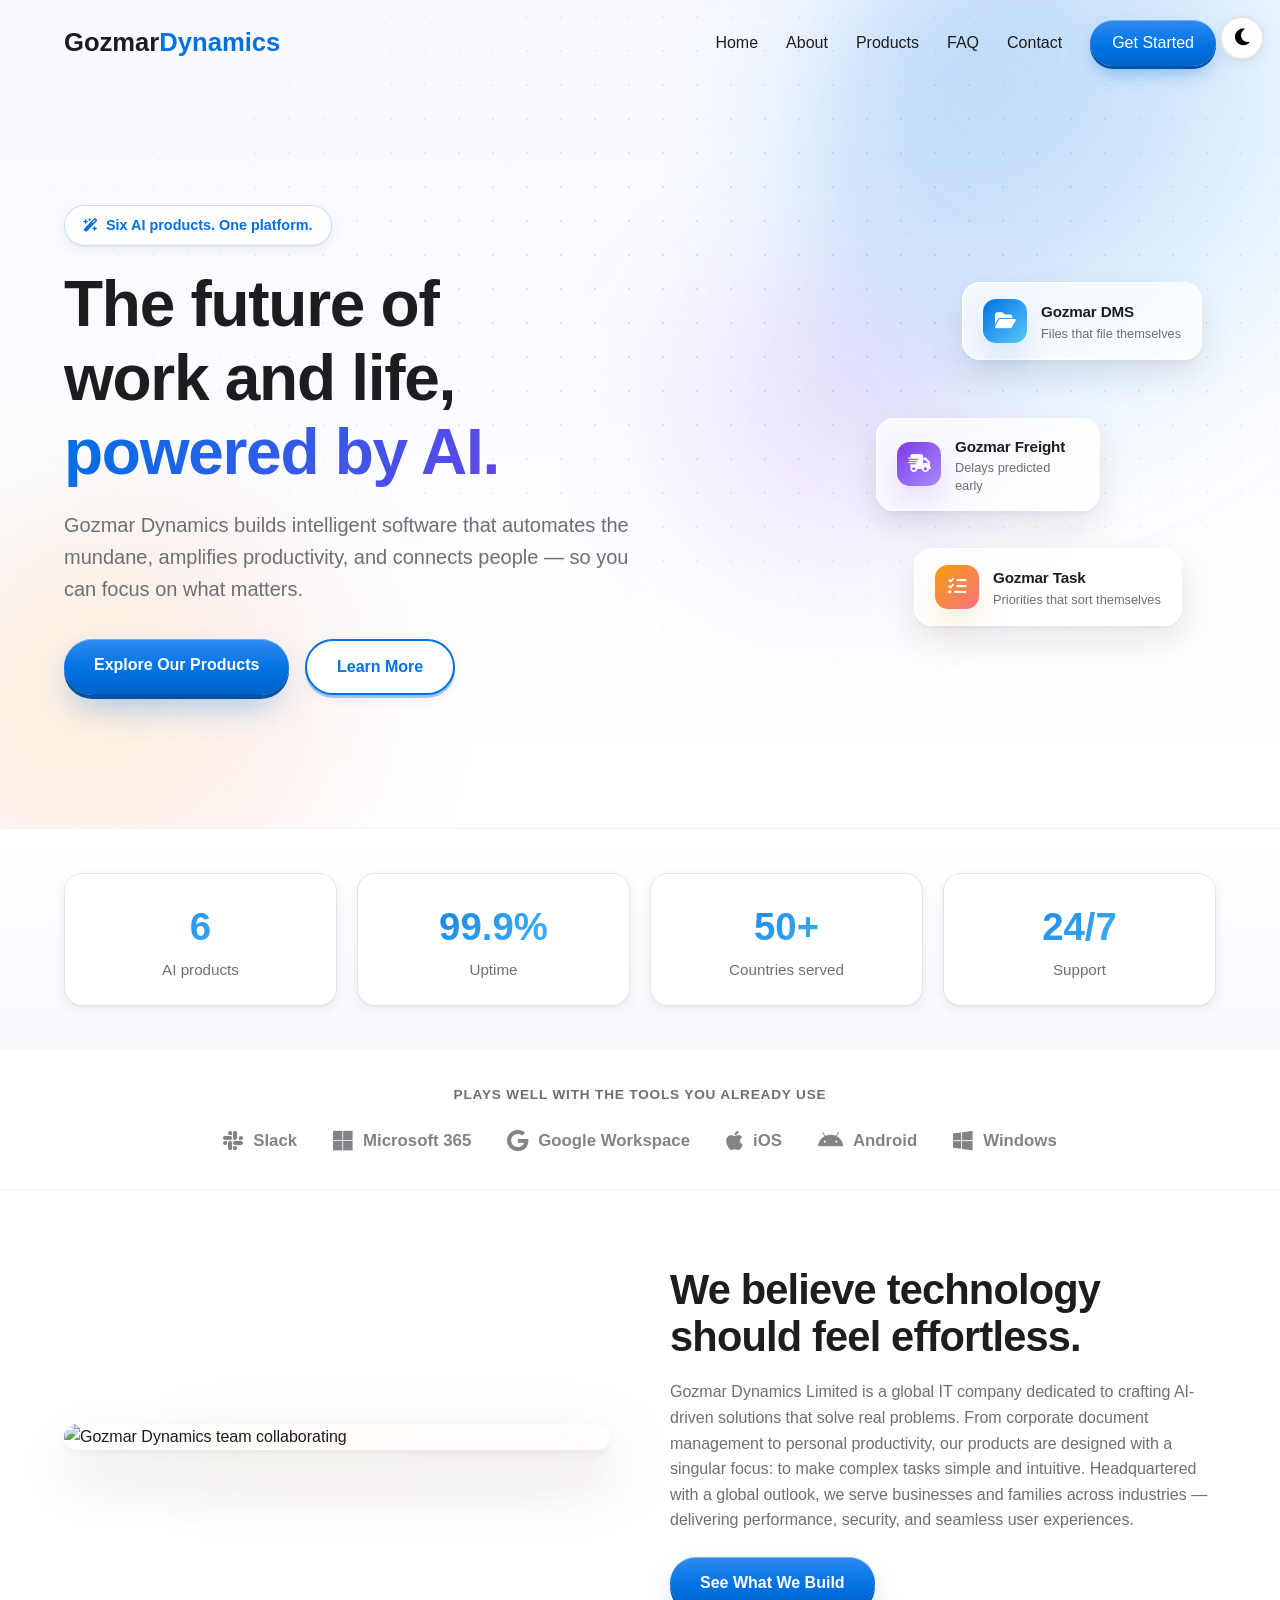
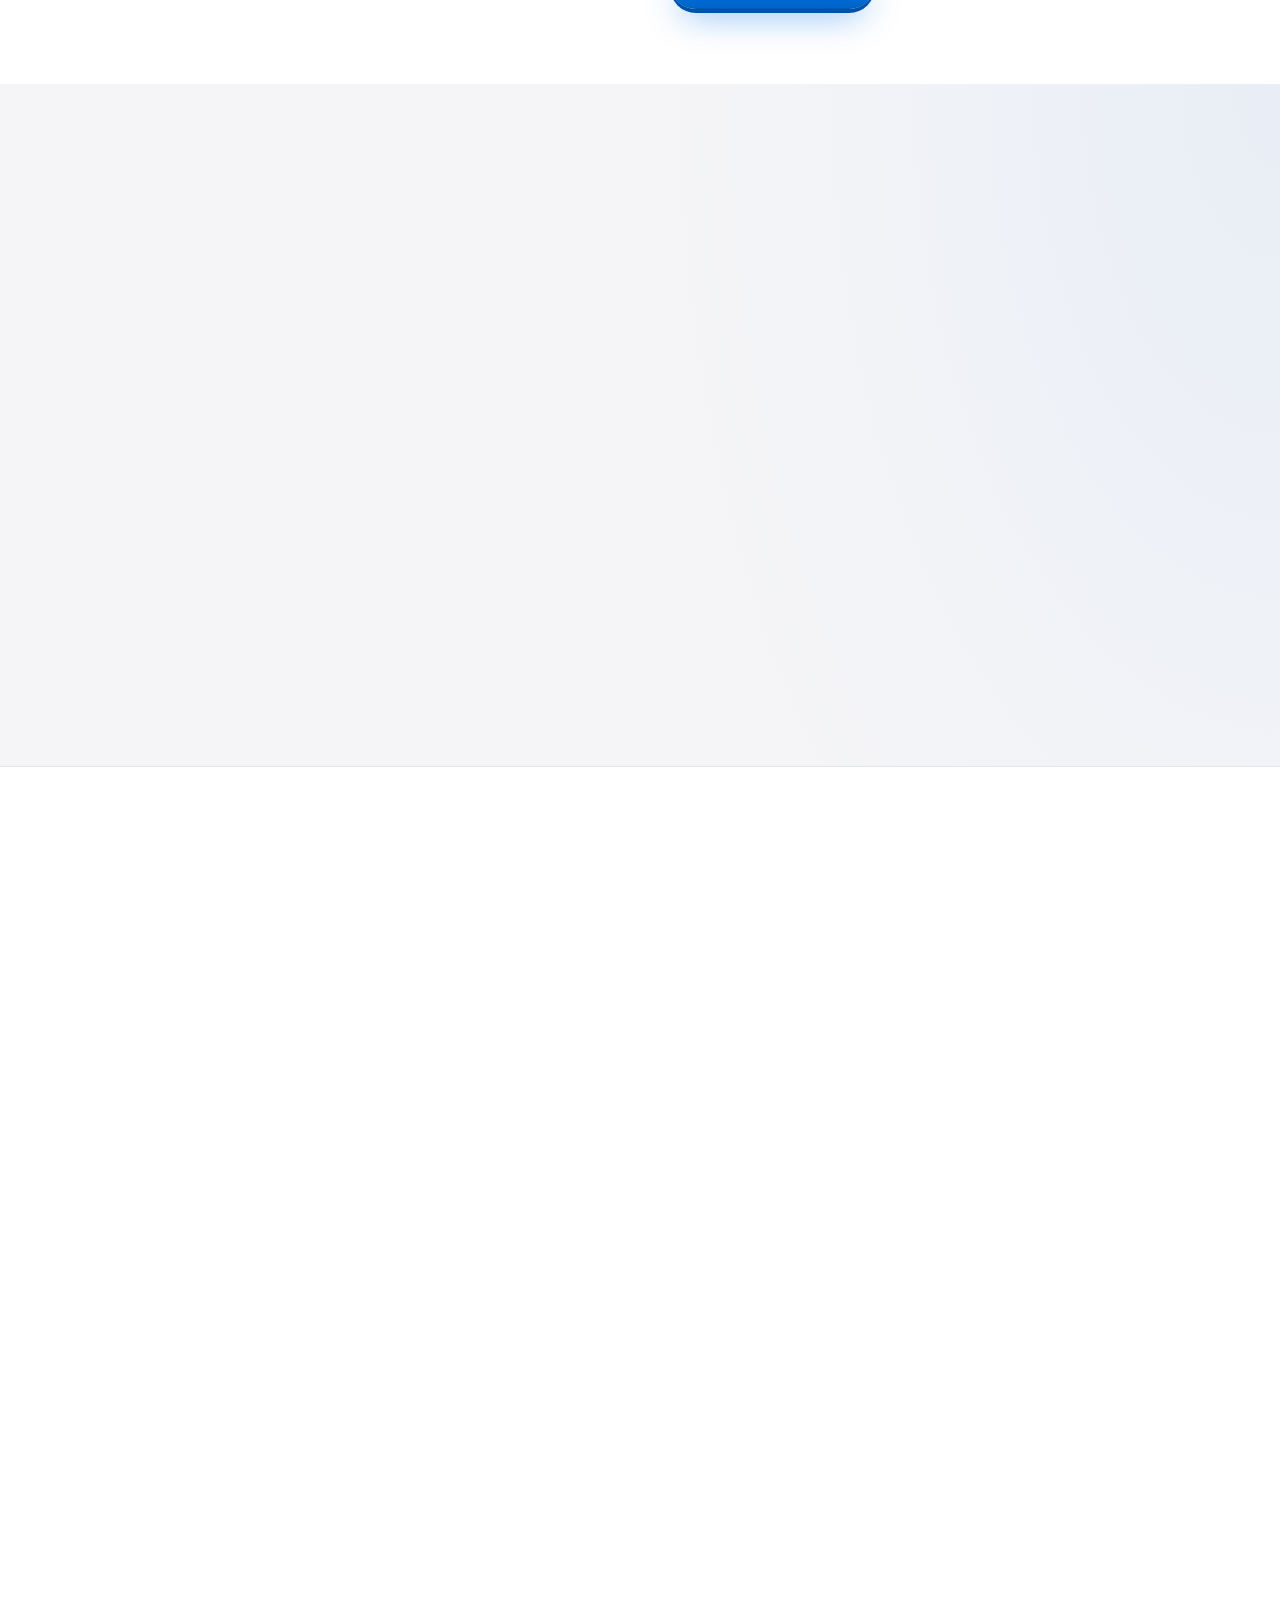
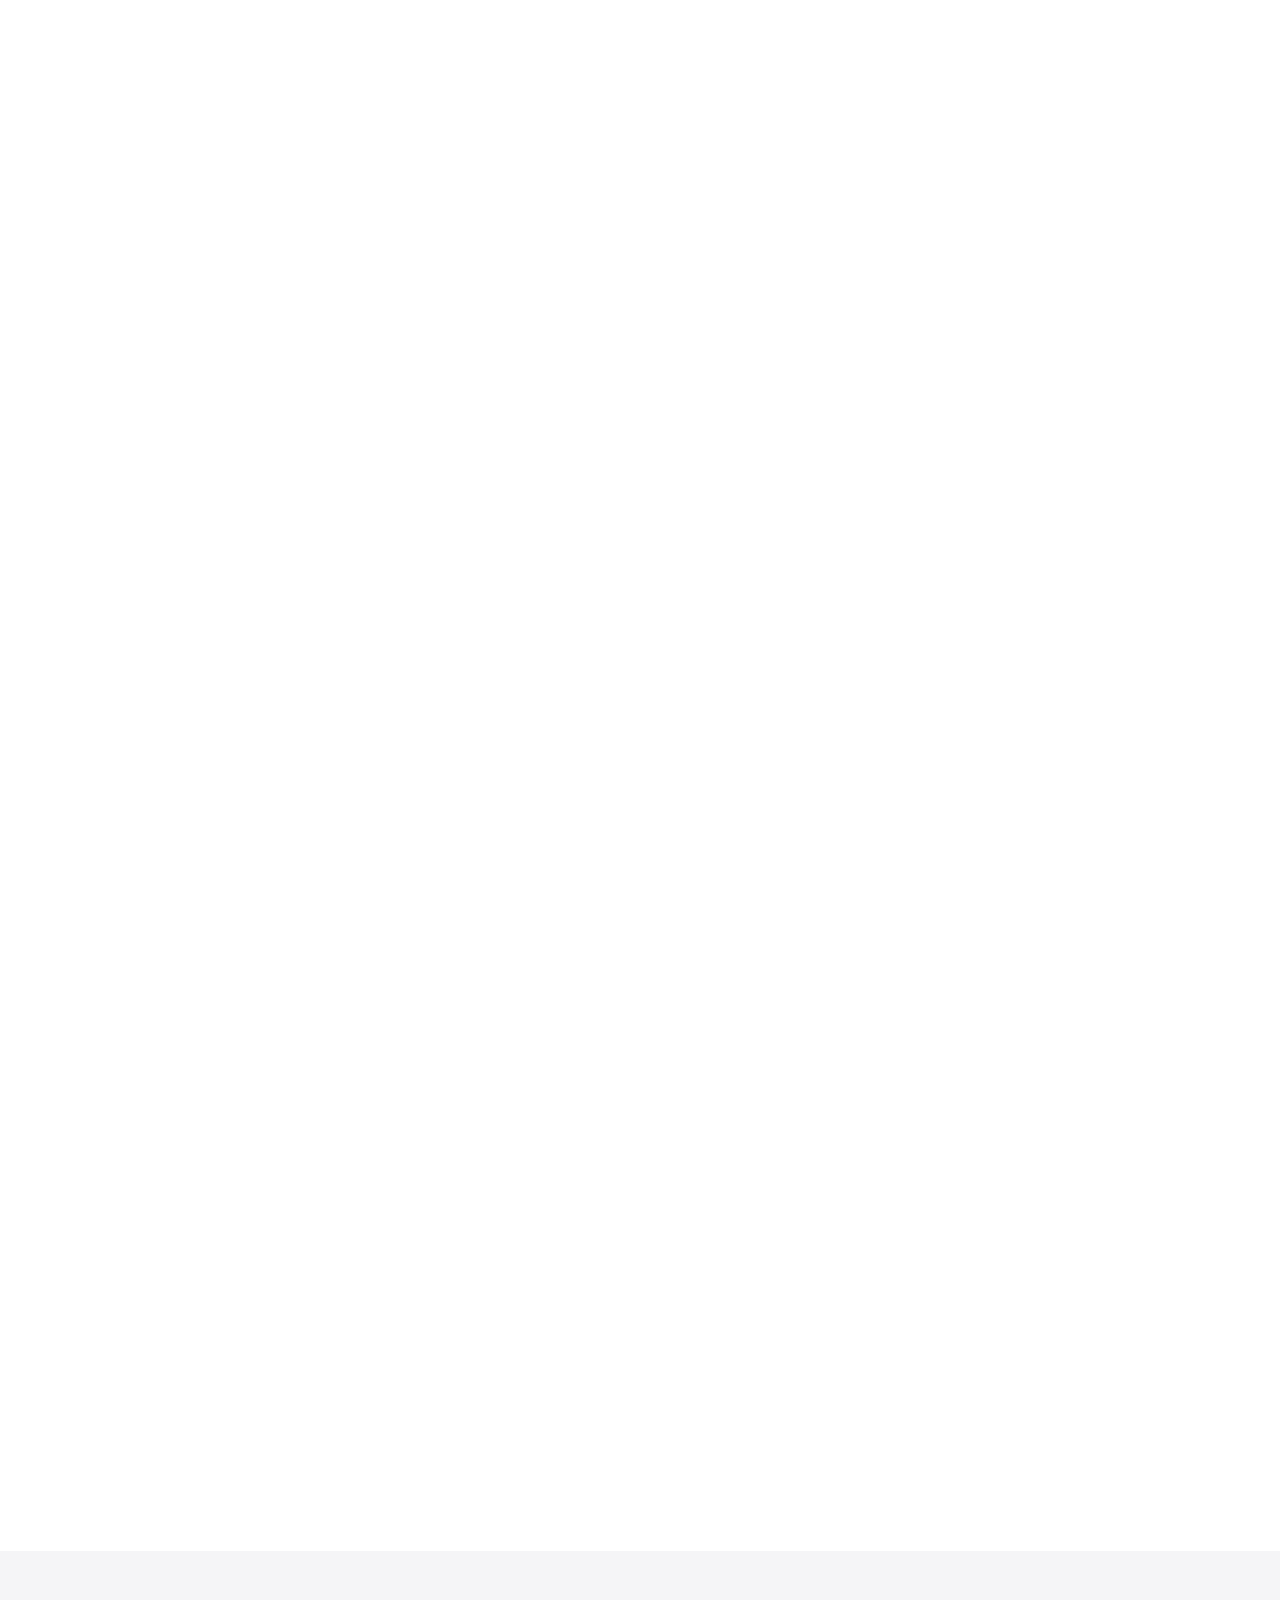
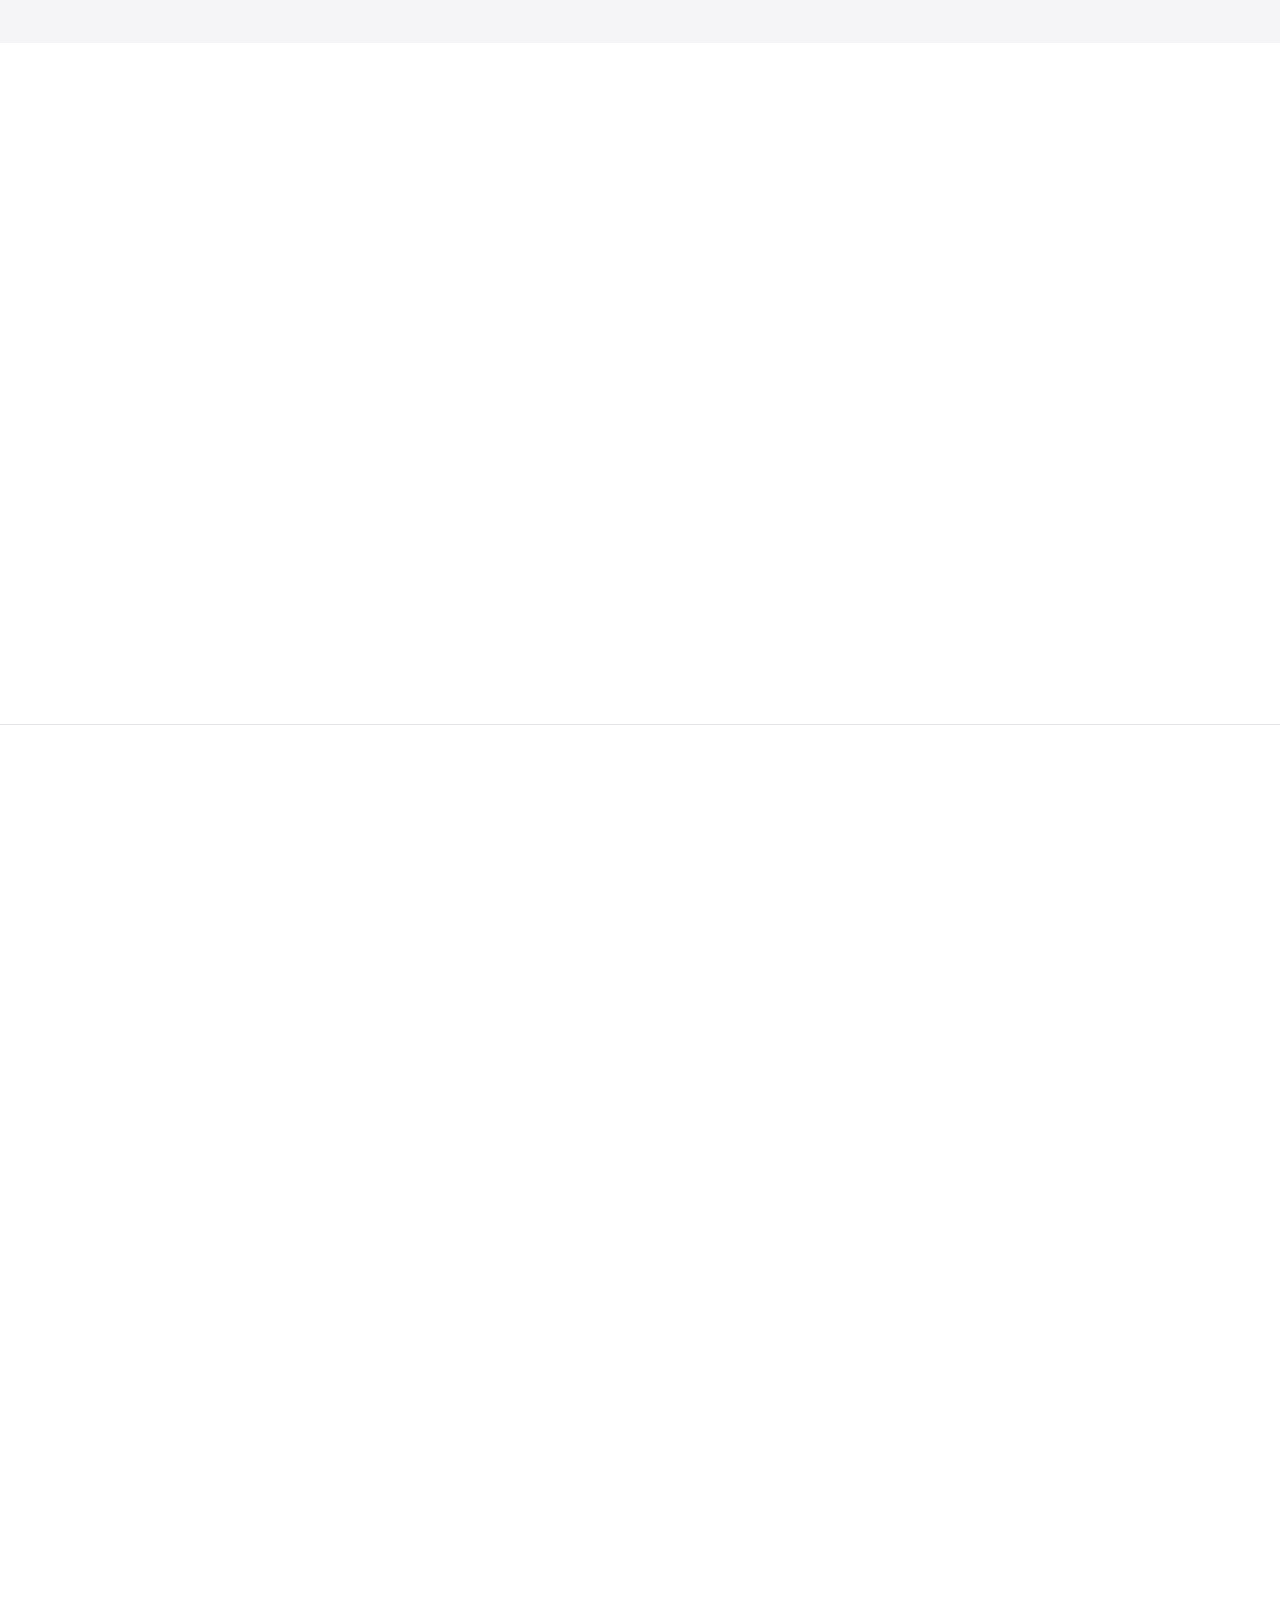
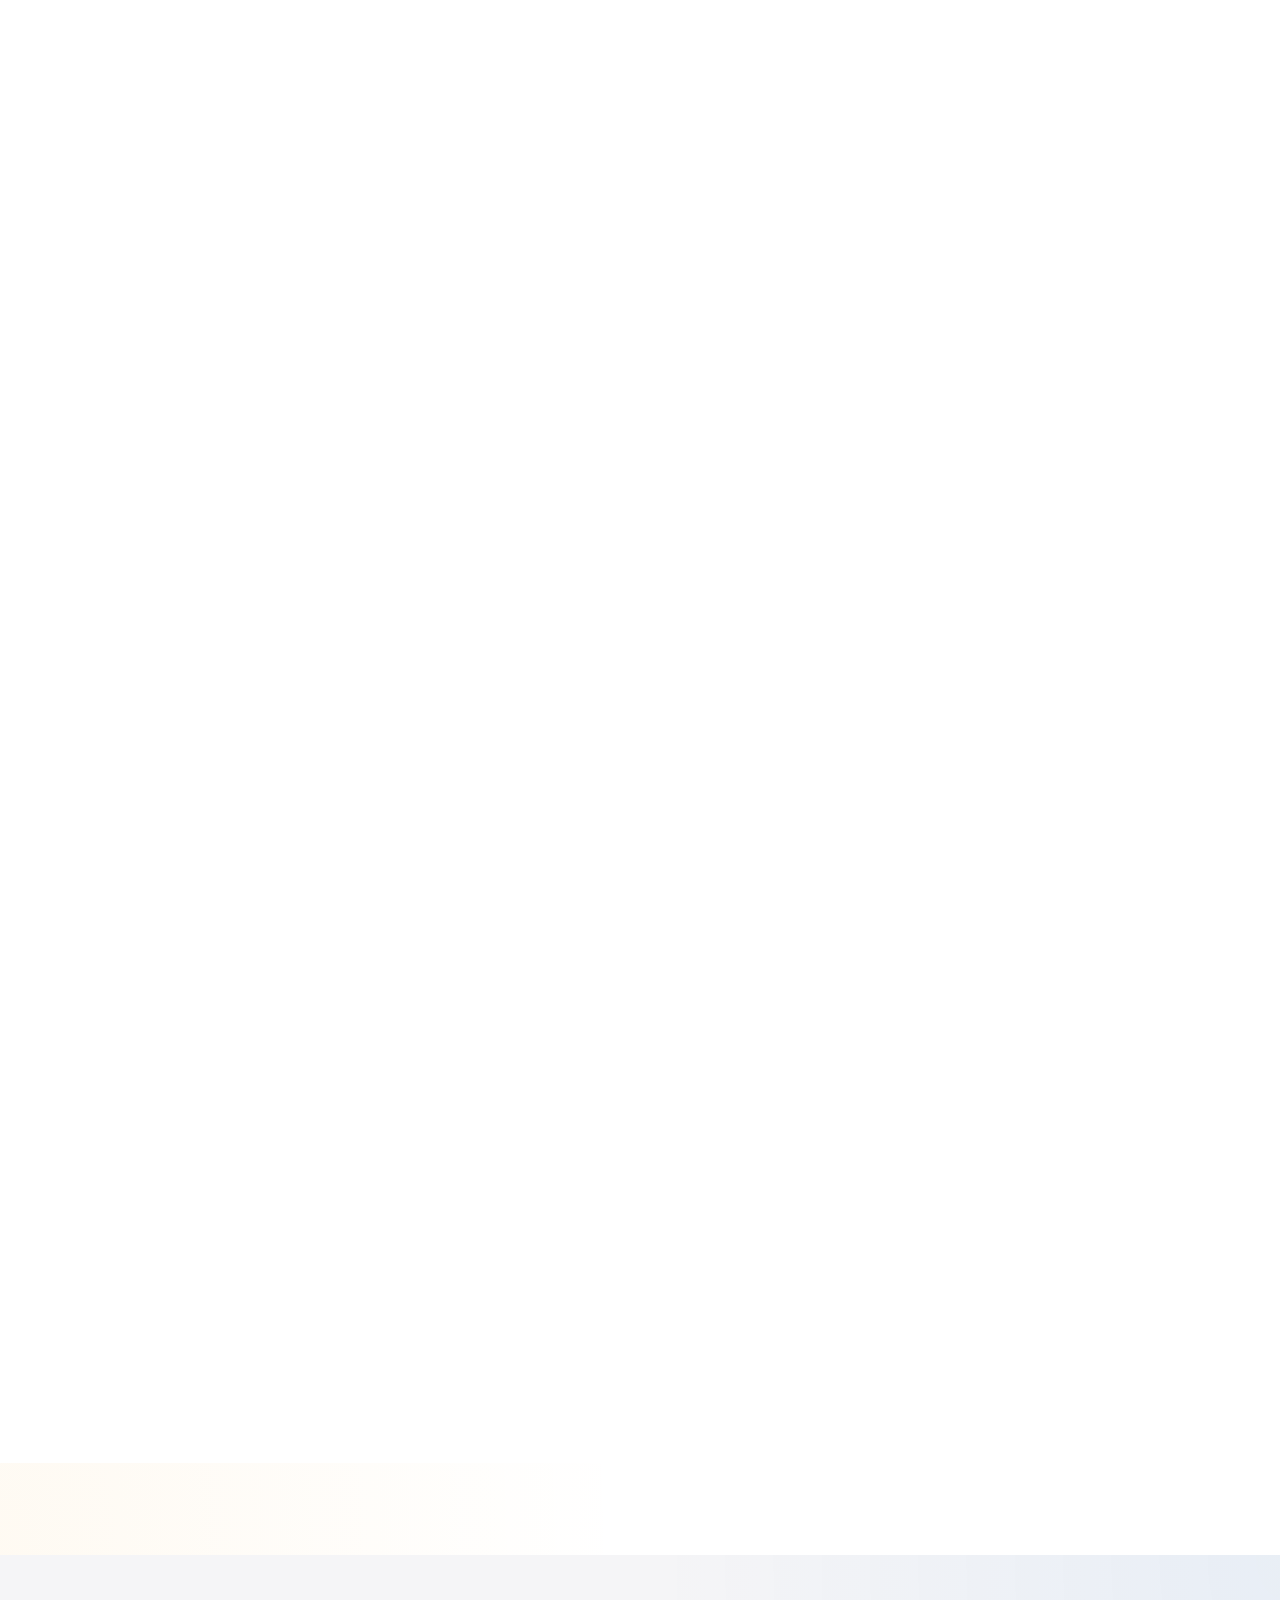
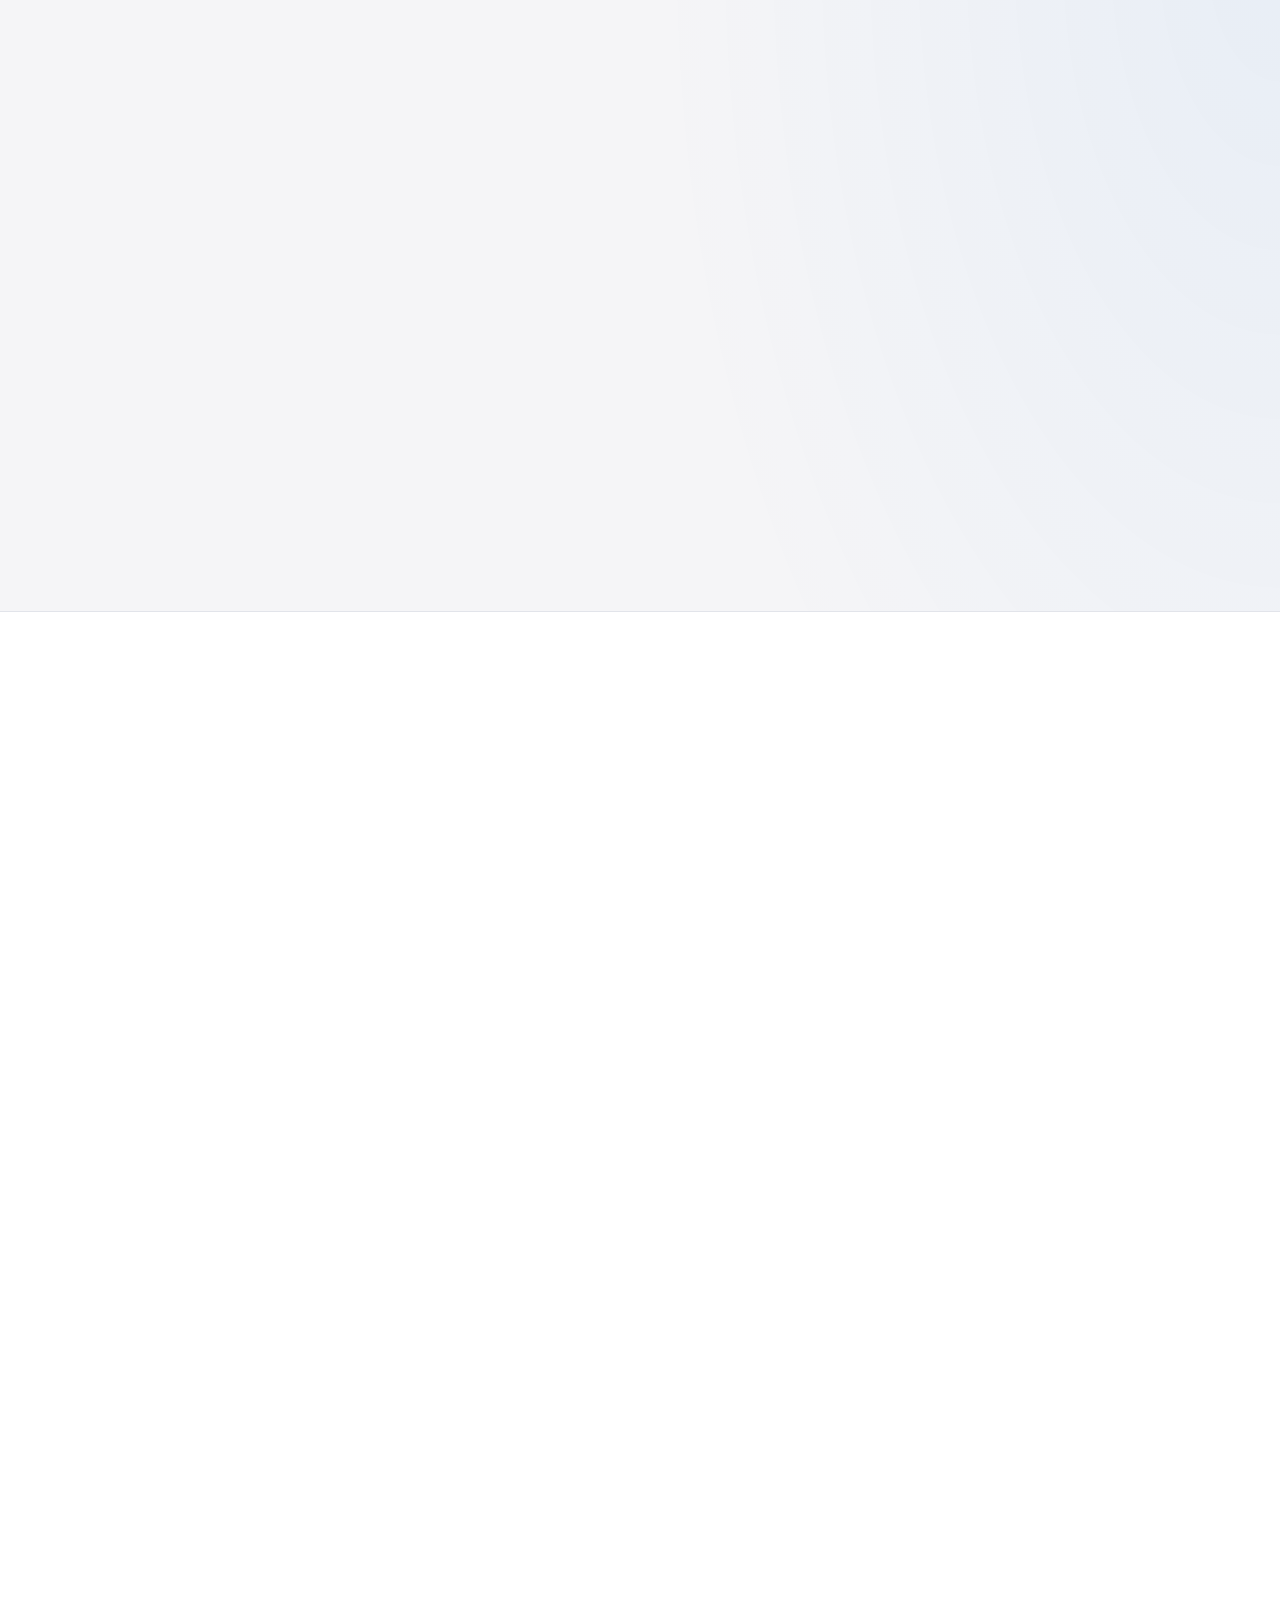
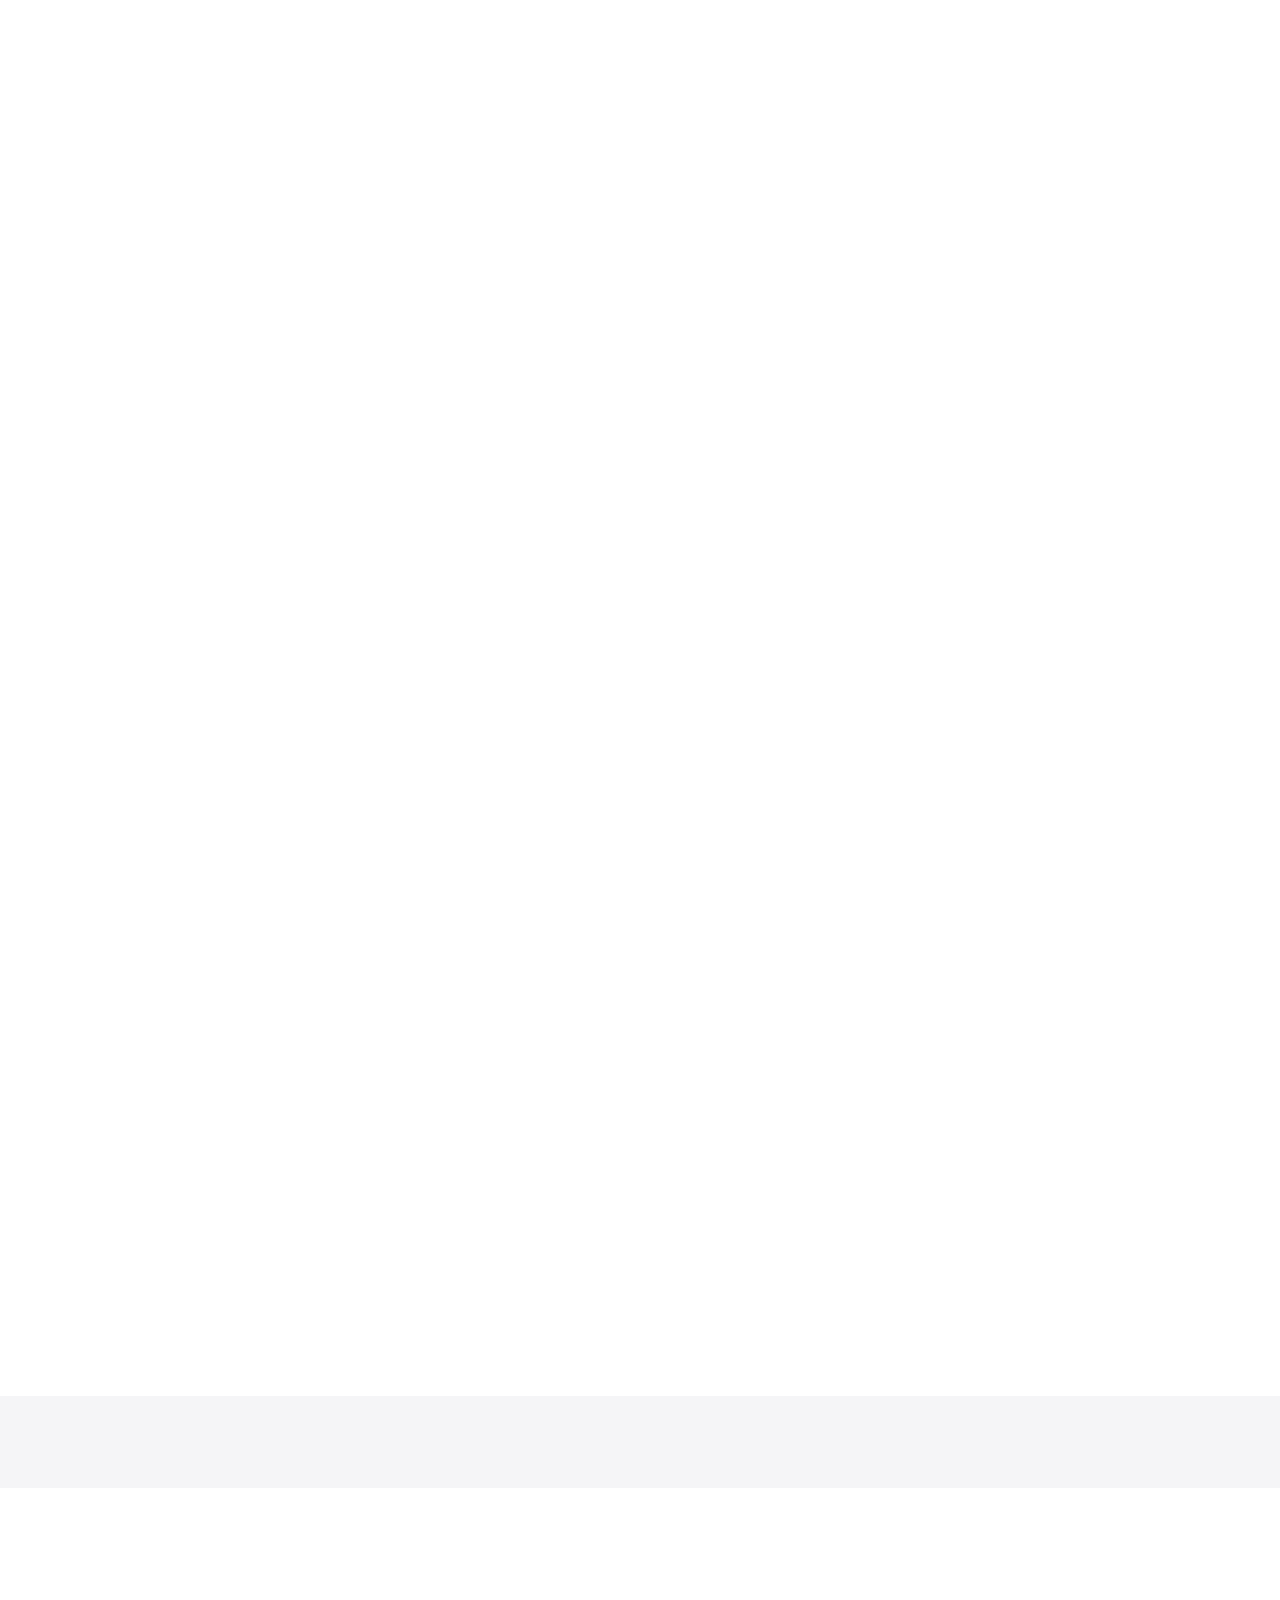
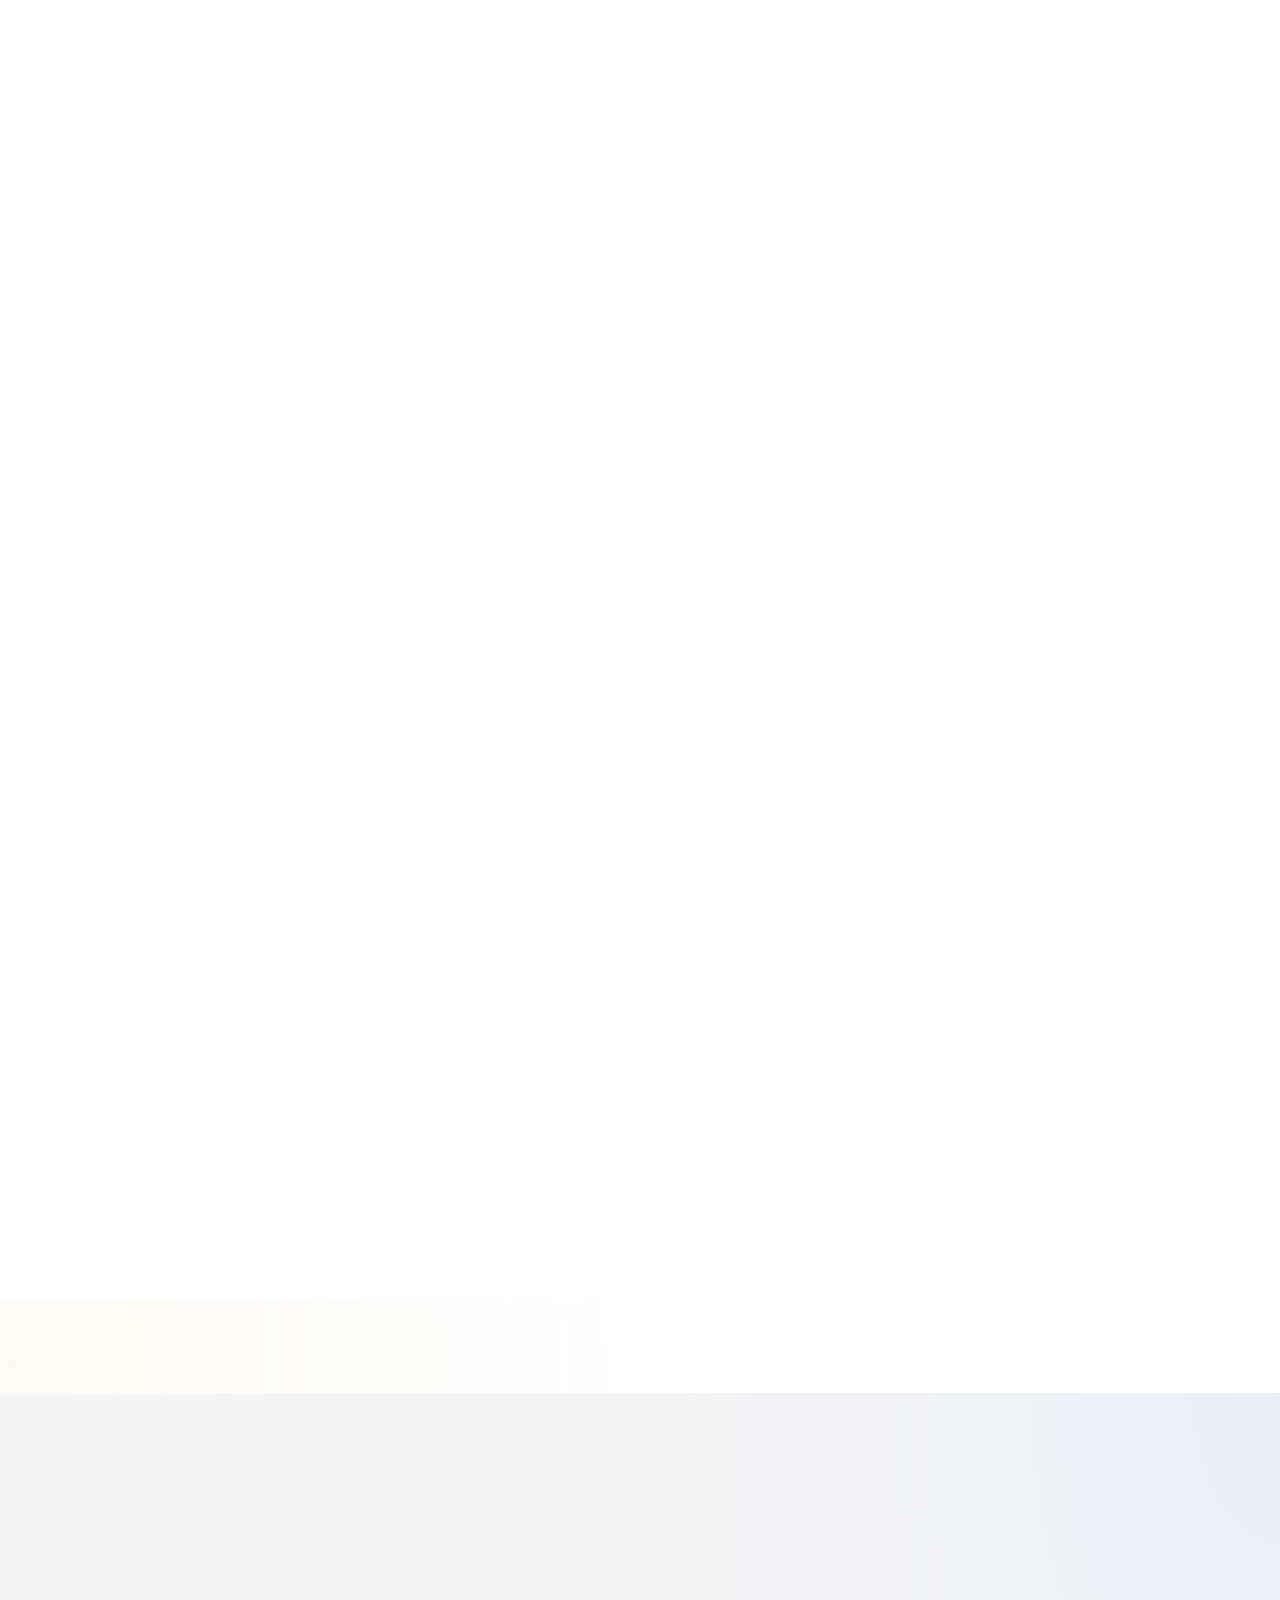
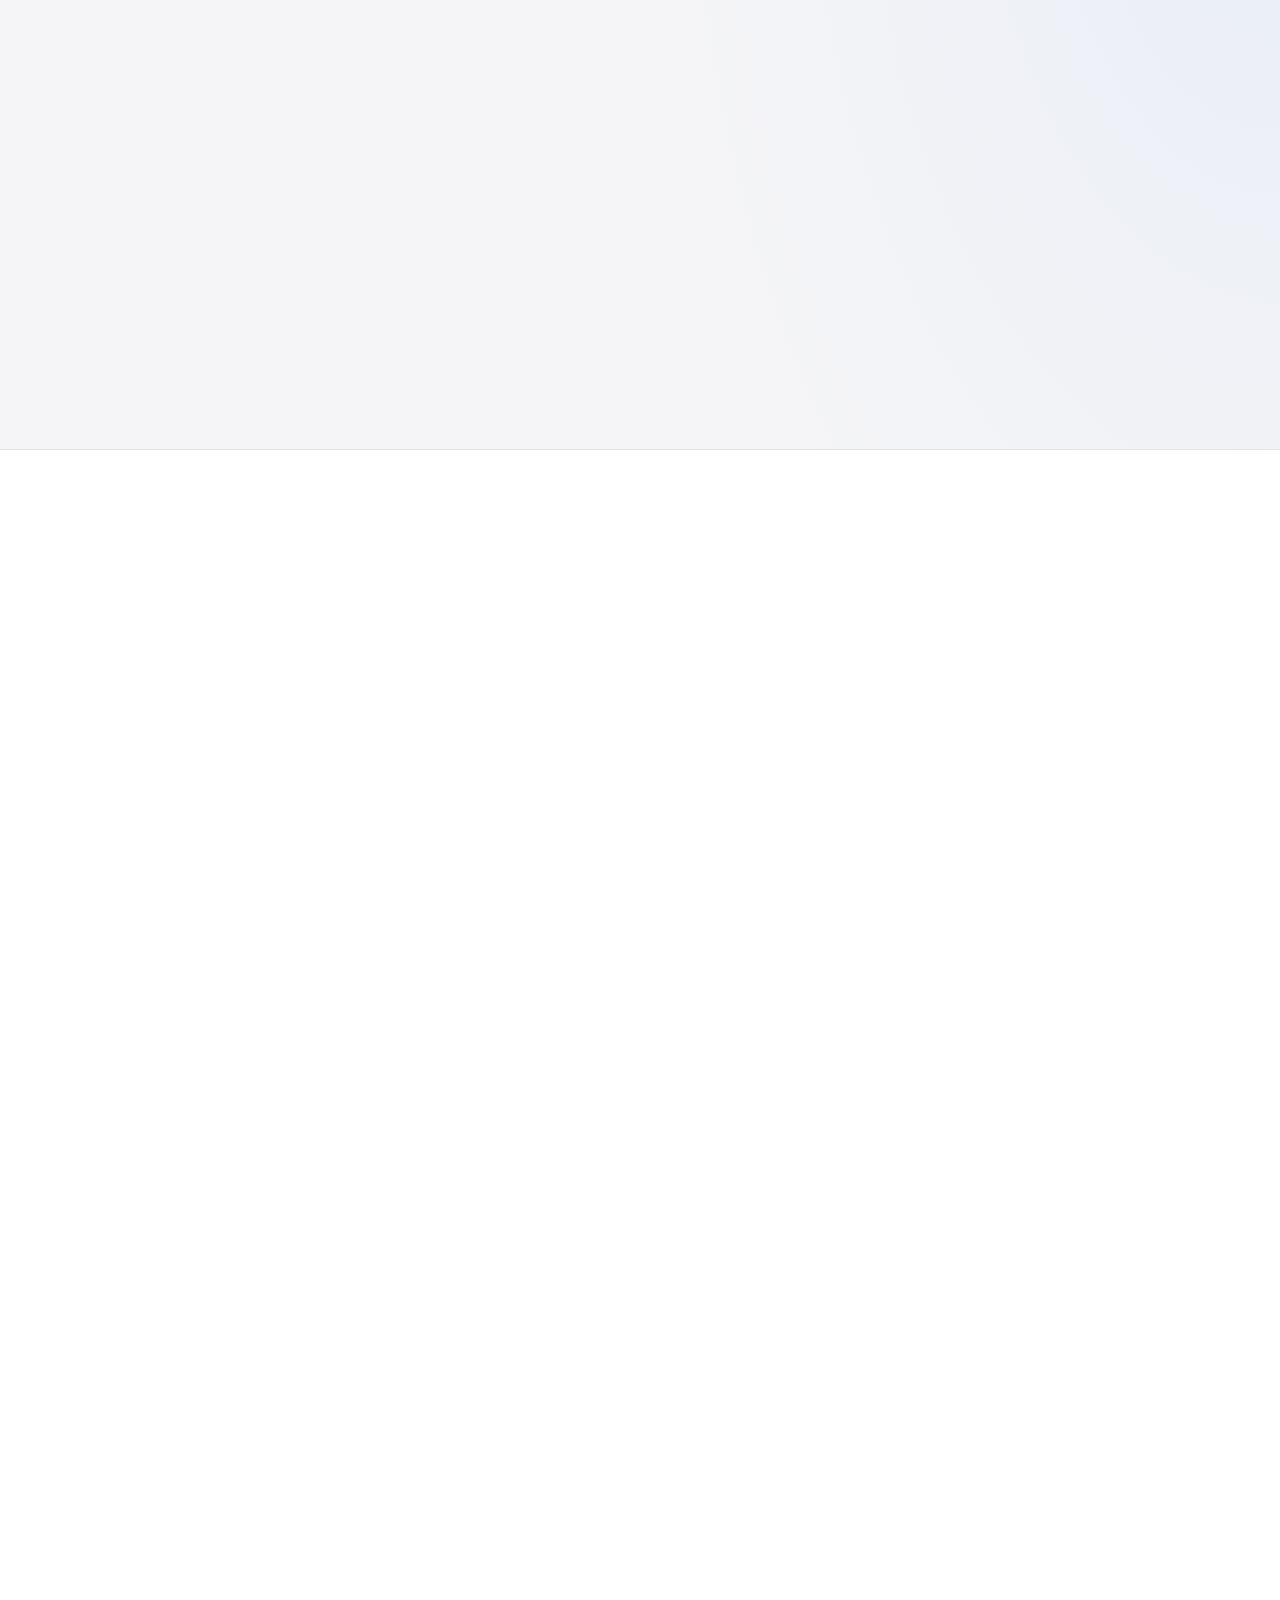
==== commit 6c486030: "feat: scalable multi-product CMS — single template, backend-driven fields, gallery featured, grouped" ====
--- a/index.html
+++ b/index.html
@@ -197,8 +197,12 @@
             </div>
         </section>
 
-        <!-- ========== PRODUCTS ========== -->
+        <!-- ========== PRODUCTS — SINGLE REUSABLE TEMPLATE (backend-driven) ========== -->
         <section class="products-wrap" id="products" aria-label="Our products">
+            <!-- Dynamic mount: all products render here from CMS (see js/cms.js: productTemplateHTML). Keeps ONE source of truth. -->
+            <div id="productsMount" aria-live="polite"></div>
+            <!-- Fallback static markup below is hidden after dynamic mount renders (preserved for no-JS). -->
+            <div id="productsStaticFallback">
 
             <!-- Product 1: Gozmar DMS -->
             <article class="product-section section" id="product-dms">
@@ -221,8 +225,10 @@
                 </div>
 
                 <!-- ===== Gozmar DMS — detail ===== -->
-                <div class="product-detail" id="dms-detail" data-product="dms">
+                <div class="product-detail" id="dms-detail"
+                        data-bannerslot="true" data-product="dms">
                     <div class="container">
+                        <span class="banner-slot banner-slot-product" data-field="dms-product-banner"></span>
                         <div class="detail-head reveal">
                             <p class="product-tagline">Corporate Document Management</p>
                             <h2>Corporate document management, reimagined.</h2>
@@ -255,6 +261,8 @@
                             </div>
                         </div>
 
+                        <div class="capabilities reveal"><h3>Capabilities</h3><div class="cap-grid" data-field="dms-capabilities"></div></div>
+
                         <div class="how-it-works reveal">
                             <h3>How it works</h3>
                             <div class="steps">
@@ -278,14 +286,11 @@
 
                         <div class="gallery reveal">
                             <h3>A closer look</h3>
-                            <div class="gallery-grid">
-                                <div class="media-placeholder" data-field="dms-gallery-1" role="img" aria-label="Dashboard placeholder"><i class="fas fa-image" aria-hidden="true"></i><span>Dashboard</span></div>
-                                <div class="media-placeholder" data-field="dms-gallery-2" role="img" aria-label="Search placeholder"><i class="fas fa-image" aria-hidden="true"></i><span>Search</span></div>
-                                <div class="media-placeholder" data-field="dms-gallery-3" role="img" aria-label="Compliance placeholder"><i class="fas fa-image" aria-hidden="true"></i><span>Compliance</span></div>
-                            </div>
-                        </div>
-
-                        <div class="pricing reveal" data-field="dms-pricing">
+                            <div class="slider-host" data-field="dms-gallery"></div>
+                            <span class="banner-slot" data-field="dms-gallery-banner"></span>
+                        </div>
+
+                        <div class="pricing reveal" data-field="dms-pricing"><span class="banner-slot" data-field="dms-pricing-banner"></span>
                             <h3>Pricing</h3>
                             <div class="price-grid">
                                 <div class="price-tier">
@@ -349,8 +354,10 @@
                 </div>
 
                 <!-- ===== My Family — detail ===== -->
-                <div class="product-detail" id="myfamily-detail" data-product="myfamily">
+                <div class="product-detail" id="myfamily-detail"
+                        data-bannerslot="true" data-product="myfamily">
                     <div class="container">
+                        <span class="banner-slot banner-slot-product" data-field="myfamily-product-banner"></span>
                         <div class="detail-head reveal">
                             <p class="product-tagline">Family Building &amp; Home Supervision</p>
                             <h2>Your home, supervised and connected.</h2>
@@ -383,6 +390,8 @@
                             </div>
                         </div>
 
+                        <div class="capabilities reveal"><h3>Capabilities</h3><div class="cap-grid" data-field="myfamily-capabilities"></div></div>
+
                         <div class="how-it-works reveal">
                             <h3>How it works</h3>
                             <div class="steps">
@@ -406,14 +415,11 @@
 
                         <div class="gallery reveal">
                             <h3>A closer look</h3>
-                            <div class="gallery-grid">
-                                <div class="media-placeholder" data-field="myfamily-gallery-1" role="img" aria-label="Live view placeholder"><i class="fas fa-image" aria-hidden="true"></i><span>Live View</span></div>
-                                <div class="media-placeholder" data-field="myfamily-gallery-2" role="img" aria-label="Calendar placeholder"><i class="fas fa-image" aria-hidden="true"></i><span>Calendar</span></div>
-                                <div class="media-placeholder" data-field="myfamily-gallery-3" role="img" aria-label="Alerts placeholder"><i class="fas fa-image" aria-hidden="true"></i><span>Alerts</span></div>
-                            </div>
-                        </div>
-
-                        <div class="pricing reveal" data-field="myfamily-pricing">
+                            <div class="slider-host" data-field="myfamily-gallery"></div>
+                            <span class="banner-slot" data-field="myfamily-gallery-banner"></span>
+                        </div>
+
+                        <div class="pricing reveal" data-field="myfamily-pricing"><span class="banner-slot" data-field="myfamily-pricing-banner"></span>
                             <h3>Pricing</h3>
                             <div class="price-grid">
                                 <div class="price-tier">
@@ -477,8 +483,10 @@
                 </div>
 
                 <!-- ===== Gozmar Freight — detail ===== -->
-                <div class="product-detail" id="freight-detail" data-product="freight">
+                <div class="product-detail" id="freight-detail"
+                        data-bannerslot="true" data-product="freight">
                     <div class="container">
+                        <span class="banner-slot banner-slot-product" data-field="freight-product-banner"></span>
                         <div class="detail-head reveal">
                             <p class="product-tagline">Shipping &amp; Freight Management</p>
                             <h2>Shipping and freight management, simplified.</h2>
@@ -511,6 +519,8 @@
                             </div>
                         </div>
 
+                        <div class="capabilities reveal"><h3>Capabilities</h3><div class="cap-grid" data-field="freight-capabilities"></div></div>
+
                         <div class="how-it-works reveal">
                             <h3>How it works</h3>
                             <div class="steps">
@@ -534,14 +544,11 @@
 
                         <div class="gallery reveal">
                             <h3>A closer look</h3>
-                            <div class="gallery-grid">
-                                <div class="media-placeholder" data-field="freight-gallery-1" role="img" aria-label="Control tower placeholder"><i class="fas fa-image" aria-hidden="true"></i><span>Control Tower</span></div>
-                                <div class="media-placeholder" data-field="freight-gallery-2" role="img" aria-label="Tracking placeholder"><i class="fas fa-image" aria-hidden="true"></i><span>Tracking</span></div>
-                                <div class="media-placeholder" data-field="freight-gallery-3" role="img" aria-label="Documents placeholder"><i class="fas fa-image" aria-hidden="true"></i><span>Documents</span></div>
-                            </div>
-                        </div>
-
-                        <div class="pricing reveal" data-field="freight-pricing">
+                            <div class="slider-host" data-field="freight-gallery"></div>
+                            <span class="banner-slot" data-field="freight-gallery-banner"></span>
+                        </div>
+
+                        <div class="pricing reveal" data-field="freight-pricing"><span class="banner-slot" data-field="freight-pricing-banner"></span>
                             <h3>Pricing</h3>
                             <div class="price-grid">
                                 <div class="price-tier">
@@ -605,8 +612,10 @@
                 </div>
 
                 <!-- ===== Mylife — detail ===== -->
-                <div class="product-detail" id="mylife-detail" data-product="mylife">
+                <div class="product-detail" id="mylife-detail"
+                        data-bannerslot="true" data-product="mylife">
                     <div class="container">
+                        <span class="banner-slot banner-slot-product" data-field="mylife-product-banner"></span>
                         <div class="detail-head reveal">
                             <p class="product-tagline">Personal Organiser &amp; Productivity</p>
                             <h2>Your personal organiser, productivity, and private planner.</h2>
@@ -639,6 +648,8 @@
                             </div>
                         </div>
 
+                        <div class="capabilities reveal"><h3>Capabilities</h3><div class="cap-grid" data-field="mylife-capabilities"></div></div>
+
                         <div class="how-it-works reveal">
                             <h3>How it works</h3>
                             <div class="steps">
@@ -662,14 +673,11 @@
 
                         <div class="gallery reveal">
                             <h3>A closer look</h3>
-                            <div class="gallery-grid">
-                                <div class="media-placeholder" data-field="mylife-gallery-1" role="img" aria-label="Today view placeholder"><i class="fas fa-image" aria-hidden="true"></i><span>Today View</span></div>
-                                <div class="media-placeholder" data-field="mylife-gallery-2" role="img" aria-label="Journal placeholder"><i class="fas fa-image" aria-hidden="true"></i><span>Journal</span></div>
-                                <div class="media-placeholder" data-field="mylife-gallery-3" role="img" aria-label="Goals placeholder"><i class="fas fa-image" aria-hidden="true"></i><span>Goals</span></div>
-                            </div>
-                        </div>
-
-                        <div class="pricing reveal" data-field="mylife-pricing">
+                            <div class="slider-host" data-field="mylife-gallery"></div>
+                            <span class="banner-slot" data-field="mylife-gallery-banner"></span>
+                        </div>
+
+                        <div class="pricing reveal" data-field="mylife-pricing"><span class="banner-slot" data-field="mylife-pricing-banner"></span>
                             <h3>Pricing</h3>
                             <div class="price-grid">
                                 <div class="price-tier">
@@ -733,8 +741,10 @@
                 </div>
 
                 <!-- ===== Gozmar Task — detail ===== -->
-                <div class="product-detail" id="task-detail" data-product="task">
+                <div class="product-detail" id="task-detail"
+                        data-bannerslot="true" data-product="task">
                     <div class="container">
+                        <span class="banner-slot banner-slot-product" data-field="task-product-banner"></span>
                         <div class="detail-head reveal">
                             <p class="product-tagline">Team Task Management</p>
                             <h2>Team task management, accelerated by AI.</h2>
@@ -767,6 +777,8 @@
                             </div>
                         </div>
 
+                        <div class="capabilities reveal"><h3>Capabilities</h3><div class="cap-grid" data-field="task-capabilities"></div></div>
+
                         <div class="how-it-works reveal">
                             <h3>How it works</h3>
                             <div class="steps">
@@ -790,14 +802,11 @@
 
                         <div class="gallery reveal">
                             <h3>A closer look</h3>
-                            <div class="gallery-grid">
-                                <div class="media-placeholder" data-field="task-gallery-1" role="img" aria-label="Board placeholder"><i class="fas fa-image" aria-hidden="true"></i><span>Board</span></div>
-                                <div class="media-placeholder" data-field="task-gallery-2" role="img" aria-label="Timeline placeholder"><i class="fas fa-image" aria-hidden="true"></i><span>Timeline</span></div>
-                                <div class="media-placeholder" data-field="task-gallery-3" role="img" aria-label="Insights placeholder"><i class="fas fa-image" aria-hidden="true"></i><span>Insights</span></div>
-                            </div>
-                        </div>
-
-                        <div class="pricing reveal" data-field="task-pricing">
+                            <div class="slider-host" data-field="task-gallery"></div>
+                            <span class="banner-slot" data-field="task-gallery-banner"></span>
+                        </div>
+
+                        <div class="pricing reveal" data-field="task-pricing"><span class="banner-slot" data-field="task-pricing-banner"></span>
                             <h3>Pricing</h3>
                             <div class="price-grid">
                                 <div class="price-tier">
@@ -861,8 +870,10 @@
                 </div>
 
                 <!-- ===== Grey Auction — detail ===== -->
-                <div class="product-detail" id="auction-detail" data-product="auction">
+                <div class="product-detail" id="auction-detail"
+                        data-bannerslot="true" data-product="auction">
                     <div class="container">
+                        <span class="banner-slot banner-slot-product" data-field="auction-product-banner"></span>
                         <div class="detail-head reveal">
                             <p class="product-tagline">AI-Powered Auction &amp; Collaboration</p>
                             <h2>AI-powered auction and collaboration platform.</h2>
@@ -895,6 +906,8 @@
                             </div>
                         </div>
 
+                        <div class="capabilities reveal"><h3>Capabilities</h3><div class="cap-grid" data-field="auction-capabilities"></div></div>
+
                         <div class="how-it-works reveal">
                             <h3>How it works</h3>
                             <div class="steps">
@@ -918,14 +931,11 @@
 
                         <div class="gallery reveal">
                             <h3>A closer look</h3>
-                            <div class="gallery-grid">
-                                <div class="media-placeholder" data-field="auction-gallery-1" role="img" aria-label="Live room placeholder"><i class="fas fa-image" aria-hidden="true"></i><span>Live Room</span></div>
-                                <div class="media-placeholder" data-field="auction-gallery-2" role="img" aria-label="Valuations placeholder"><i class="fas fa-image" aria-hidden="true"></i><span>Valuations</span></div>
-                                <div class="media-placeholder" data-field="auction-gallery-3" role="img" aria-label="Transactions placeholder"><i class="fas fa-image" aria-hidden="true"></i><span>Transactions</span></div>
-                            </div>
-                        </div>
-
-                        <div class="pricing reveal" data-field="auction-pricing">
+                            <div class="slider-host" data-field="auction-gallery"></div>
+                            <span class="banner-slot" data-field="auction-gallery-banner"></span>
+                        </div>
+
+                        <div class="pricing reveal" data-field="auction-pricing"><span class="banner-slot" data-field="auction-pricing-banner"></span>
                             <h3>Pricing</h3>
                             <div class="price-grid">
                                 <div class="price-tier">
@@ -968,17 +978,127 @@
                 </div>
             </article>
 
-            <!-- Product Overview Grid -->
-            <div class="product-overview reveal" style="text-align:center; margin-top: 60px;">
+            </div><!-- end productsStaticFallback -->
+            <!-- Product Overview Grid — backend-driven (auto-updates when products added) -->
+            <div class="product-overview reveal" style="text-align:center; margin-top: 60px;" id="productOverview">
                 <h2 style="margin-bottom: 20px; font-size: 2rem;">Explore Our Solutions</h2>
                 <p style="color: #6e6e73; margin-bottom: 40px; max-width: 600px; margin-left: auto; margin-right: auto;">Jump to any product that interests you</p>
-                <div class="product-nav-grid">
+                <div class="product-nav-grid" id="productNavGrid">
                     <a href="#dms-detail" class="product-nav-item reveal">Gozmar DMS</a>
                     <a href="#myfamily-detail" class="product-nav-item reveal">My Family</a>
                     <a href="#freight-detail" class="product-nav-item reveal">Gozmar Freight</a>
                     <a href="#mylife-detail" class="product-nav-item reveal">Mylife</a>
                     <a href="#task-detail" class="product-nav-item reveal">Gozmar Task</a>
                     <a href="#auction-detail" class="product-nav-item reveal">Grey Auction</a>
+                </div>
+            </div>
+        </section>
+
+        <!-- ========== AUDIENCE SLIDES (one platform, three worlds) ========== -->
+        <section class="audience-section section" id="audiences" aria-label="Who the platform is built for">
+            <div class="container">
+                <h2 class="reveal" style="text-align:center;">One platform for life, work, and assets.</h2>
+                <p class="audience-lede reveal" style="text-align:center;">Five applications. One login. Built for the way you live — wherever you are.</p>
+            </div>
+            <div class="audience-stage reveal" id="audienceStage">
+                <div class="audience-viewport" id="audienceViewport">
+
+                    <!-- Slide 1: Businesses & Power Users -->
+                    <article class="audience-slide is-active" data-slide="0" aria-label="For businesses and power users">
+                        <img class="slide-bgimg" src="images/audience-business.jpg" alt="" aria-hidden="true">
+                        <div class="slide-shade" aria-hidden="true"></div>
+                        <div class="slide-inner container">
+                            <div class="slide-media">
+                                <div class="slide-media-frame">
+                                    <img src="images/audience-business.jpg" alt="Gozmar Dynamics team presenting a unified dashboard" loading="lazy" width="1600" height="911">
+                                </div>
+                            </div>
+                            <div class="slide-copy">
+                                <p class="slide-tag">Slide 1 · For Businesses &amp; Power Users</p>
+                                <h3>Every document filed. Every shipment tracked. One dashboard.</h3>
+                                <p class="slide-sub">Streamline your corporate workflow. Securely store critical assets, automate contract lifecycles, and track global logistics in real time on an enterprise-grade interface.</p>
+                                <div class="slide-apps">
+                                    <span class="app-chip"><i class="fas fa-folder-open" aria-hidden="true"></i> Document Management</span>
+                                    <span class="app-chip"><i class="fas fa-truck-fast" aria-hidden="true"></i> Logistics</span>
+                                </div>
+                                <div class="hero-buttons">
+                                    <a href="#contact" class="btn btn-primary">Deploy Enterprise</a>
+                                    <a href="#dms-detail" class="btn btn-outline">Watch Demo</a>
+                                </div>
+                                <div class="slide-floats">
+                                    <span class="float-chip chip-1"><i class="fas fa-file-signature" aria-hidden="true"></i> Contracts auto-filed</span>
+                                    <span class="float-chip chip-2"><i class="fas fa-map-location-dot" aria-hidden="true"></i> 99.9% on-time visibility</span>
+                                </div>
+                            </div>
+                        </div>
+                    </article>
+
+                    <!-- Slide 2: Traders, Creators & Investors -->
+                    <article class="audience-slide" data-slide="1" aria-label="For traders, creators and investors">
+                        <img class="slide-bgimg" src="images/audience-creators.jpg" alt="" aria-hidden="true">
+                        <div class="slide-shade" aria-hidden="true"></div>
+                        <div class="slide-inner container">
+                            <div class="slide-media">
+                                <div class="slide-media-frame">
+                                    <img src="images/audience-creators.jpg" alt="Auction traders live-bidding on a mobile platform outdoors" loading="lazy" width="1600" height="911">
+                                </div>
+                            </div>
+                            <div class="slide-copy">
+                                <p class="slide-tag">Slide 2 · For Traders, Creators &amp; Investors</p>
+                                <h3>Bid confidently. Plan efficiently. Scale seamlessly.</h3>
+                                <p class="slide-sub">Never miss a high-value asset or a daily milestone. Access real-time bidding rooms alongside advanced time-blocking tools designed to maximize your output and portfolio growth.</p>
+                                <div class="slide-apps">
+                                    <span class="app-chip"><i class="fas fa-gavel" aria-hidden="true"></i> Auctions</span>
+                                    <span class="app-chip"><i class="fas fa-bolt" aria-hidden="true"></i> Life Productivity</span>
+                                </div>
+                                <div class="hero-buttons">
+                                    <a href="#auction-detail" class="btn btn-primary">Enter Auctions</a>
+                                    <a href="#mylife-detail" class="btn btn-outline">Boost Productivity</a>
+                                </div>
+                                <div class="slide-floats">
+                                    <span class="float-chip chip-1"><i class="fas fa-bullhorn" aria-hidden="true"></i> Live bidding rooms</span>
+                                    <span class="float-chip chip-2"><i class="fas fa-calendar-day" aria-hidden="true"></i> AI time-blocking</span>
+                                </div>
+                            </div>
+                        </div>
+                    </article>
+
+                    <!-- Slide 3: Busy Households & Modern Families -->
+                    <article class="audience-slide" data-slide="2" aria-label="For busy households and modern families">
+                        <img class="slide-bgimg" src="images/audience-family.jpg" alt="" aria-hidden="true">
+                        <div class="slide-shade" aria-hidden="true"></div>
+                        <div class="slide-inner container">
+                            <div class="slide-media">
+                                <div class="slide-media-frame">
+                                    <img src="images/audience-family.jpg" alt="Extended family coordinating schedules on a tablet at home" loading="lazy" width="1600" height="911">
+                                </div>
+                            </div>
+                            <div class="slide-copy">
+                                <p class="slide-tag">Slide 3 · For Busy Households &amp; Modern Families</p>
+                                <h3>Less chaos. More connection. Perfect family harmony.</h3>
+                                <p class="slide-sub">Bring structural peace to your home. Sync shared documents, coordinate schedules, manage household chores, and safeguard important family records in one secure space.</p>
+                                <div class="slide-apps">
+                                    <span class="app-chip"><i class="fas fa-house-chimney-heart" aria-hidden="true"></i> Family Organizer</span>
+                                    <span class="app-chip"><i class="fas fa-heart" aria-hidden="true"></i> Life Productivity</span>
+                                </div>
+                                <div class="hero-buttons">
+                                    <a href="#product-myfamily" class="btn btn-primary">Setup Family Hub</a>
+                                    <a href="#contact" class="btn btn-outline">Try Free</a>
+                                </div>
+                                <div class="slide-floats">
+                                    <span class="float-chip chip-1"><i class="fas fa-clipboard-check" aria-hidden="true"></i> Chores &amp; schedules synced</span>
+                                    <span class="float-chip chip-2"><i class="fas fa-folder-heart" aria-hidden="true"></i> Records kept safe</span>
+                                </div>
+                            </div>
+                        </div>
+                    </article>
+
+                </div>
+
+                <div class="audience-controls">
+                    <button class="aud-btn" id="audPrev" aria-label="Previous slide"><i class="fas fa-chevron-left" aria-hidden="true"></i></button>
+                    <div class="aud-dots" id="audDots" role="tablist" aria-label="Choose slide"></div>
+                    <button class="aud-btn" id="audNext" aria-label="Next slide"><i class="fas fa-chevron-right" aria-hidden="true"></i></button>
                 </div>
             </div>
         </section>
--- a/css/styles.css
+++ b/css/styles.css
@@ -78,6 +78,24 @@
     border-color: rgba(90, 200, 250, 0.30);
 }
 
+[data-theme="dark"] .slide-shade {
+    background:
+        radial-gradient(ellipse 70% 60% at 18% 40%, rgba(0, 113, 227, 0.10), transparent 70%),
+        linear-gradient(100deg, rgba(13, 15, 29, 0.30) 0%, rgba(13, 15, 29, 0.62) 45%, rgba(13, 15, 29, 0.86) 100%);
+}
+
+[data-theme="dark"] .slide-tag,
+[data-theme="dark"] .app-chip,
+[data-theme="dark"] .float-chip {
+    background: rgba(29, 29, 31, 0.78);
+    border-color: rgba(255, 255, 255, 0.14);
+    color: #f5f5f7;
+}
+
+[data-theme="dark"] .slide-sub {
+    color: #c9cbd6;
+}
+
 :root {
     --nav-scrolled-bg: rgba(255, 255, 255, 0.9);
 }
@@ -1105,22 +1123,6 @@
     box-shadow: var(--shadow-md), var(--shadow-blue);
 }
 
-.price-tier.featured::after {
-    content: 'Most popular';
-    position: absolute;
-    top: -13px;
-    left: 50%;
-    transform: translateX(-50%);
-    padding: 4px 16px;
-    border-radius: var(--radius-pill);
-    background: var(--gradient-bold);
-    color: #fff;
-    font-size: 0.75rem;
-    font-weight: 700;
-    letter-spacing: 0.03em;
-    white-space: nowrap;
-}
-
 .price-tier h4 {
     font-size: 1.25rem;
     margin-bottom: 8px;
@@ -1652,8 +1654,272 @@
     z-index: 1;
 }
 
-/* ---------- Footer ---------- */
-footer {
+/* ==========================================================================
+   AUDIENCE SLIDES — one platform, three worlds
+   ========================================================================== */
+.audience-section {
+    background: var(--bg-white);
+    position: relative;
+    overflow: hidden;
+}
+
+.audience-lede {
+    color: var(--text-secondary);
+    font-size: 1.1rem;
+    max-width: 560px;
+    margin: 0 auto;
+}
+
+.audience-stage {
+    margin-top: 44px;
+    position: relative;
+}
+
+.audience-viewport {
+    position: relative;
+    border-radius: 28px;
+    overflow: hidden;
+    box-shadow: var(--shadow-lg);
+}
+
+/* Each slide fills the viewport; inactive slides overlay behind (kept for bg transitions) */
+.audience-slide {
+    position: absolute;
+    inset: 0;
+    opacity: 0;
+    visibility: hidden;
+    transition: opacity 0.9s var(--ease-out), visibility 0.9s;
+    pointer-events: none;
+}
+
+.audience-slide.is-active {
+    position: relative;
+    opacity: 1;
+    visibility: visible;
+    pointer-events: auto;
+}
+
+/* Dimensions so all slides share one consistent height */
+.audience-slide {
+    min-height: 480px;
+}
+
+.slide-bgimg {
+    position: absolute;
+    inset: 0;
+    width: 100%;
+    height: 100%;
+    object-fit: cover;
+    transform: scale(1.08);
+    filter: blur(22px) saturate(1.15);
+}
+
+.slide-shade {
+    position: absolute;
+    inset: 0;
+    background:
+        radial-gradient(ellipse 70% 60% at 18% 40%, rgba(255, 255, 255, 0.03), transparent 70%),
+        linear-gradient(100deg, rgba(255, 255, 255, 0.06) 0%, rgba(255, 255, 255, 0.28) 45%, rgba(255, 255, 255, 0.66) 100%);
+    backdrop-filter: blur(8px);
+    -webkit-backdrop-filter: blur(8px);
+}
+
+.slide-inner {
+    position: relative;
+    z-index: 1;
+    display: grid;
+    grid-template-columns: 1.05fr 1fr;
+    gap: 56px;
+    align-items: center;
+    padding-top: 64px;
+    padding-bottom: 64px;
+}
+
+.slide-media {
+    position: relative;
+}
+
+.slide-media-frame {
+    position: relative;
+    border-radius: 24px;
+    overflow: hidden;
+    box-shadow: var(--shadow-lg);
+    border: 1px solid rgba(255, 255, 255, 0.5);
+}
+
+.slide-media-frame::before {
+    content: '';
+    position: absolute;
+    inset: auto -24px -24px 12%;
+    height: 60%;
+    background: var(--gradient);
+    opacity: 0.25;
+    filter: blur(40px);
+    border-radius: 40px;
+    z-index: 0;
+}
+
+.slide-media-frame img {
+    position: relative;
+    z-index: 1;
+    width: 100%;
+    height: auto;
+    aspect-ratio: 16 / 9;
+    object-fit: cover;
+    display: block;
+}
+
+.slide-copy {
+    position: relative;
+    padding-right: 8px;
+}
+
+.slide-tag {
+    display: inline-flex;
+    padding: 8px 18px;
+    border-radius: var(--radius-pill);
+    background: rgba(255, 255, 255, 0.82);
+    border: 1px solid rgba(0, 113, 227, 0.25);
+    backdrop-filter: blur(8px);
+    -webkit-backdrop-filter: blur(8px);
+    color: var(--accent);
+    font-weight: 600;
+    font-size: 0.85rem;
+    margin-bottom: 20px;
+    box-shadow: var(--shadow-sm);
+}
+
+.slide-copy h3 {
+    font-size: clamp(1.7rem, 3.2vw, 2.4rem);
+    margin-bottom: 16px;
+    text-wrap: balance;
+}
+
+.slide-sub {
+    color: var(--text-secondary);
+    font-size: 1.06rem;
+    margin-bottom: 22px;
+    max-width: 520px;
+}
+
+.slide-apps {
+    display: flex;
+    flex-wrap: wrap;
+    gap: 10px;
+    margin-bottom: 24px;
+}
+
+.app-chip {
+    display: inline-flex;
+    align-items: center;
+    gap: 8px;
+    padding: 8px 16px;
+    border-radius: var(--radius-pill);
+    background: rgba(255, 255, 255, 0.86);
+    border: 1px solid rgba(29, 29, 31, 0.08);
+    backdrop-filter: blur(8px);
+    -webkit-backdrop-filter: blur(8px);
+    color: var(--text-primary);
+    font-weight: 600;
+    font-size: 0.9rem;
+    box-shadow: var(--shadow-sm);
+}
+
+.app-chip i {
+    color: var(--accent);
+}
+
+/* Floating micro-cards inside the copy column */
+.slide-floats {
+    display: flex;
+    flex-wrap: wrap;
+    gap: 12px;
+    margin-top: 26px;
+}
+
+.float-chip {
+    display: inline-flex;
+    align-items: center;
+    gap: 10px;
+    padding: 12px 18px;
+    border-radius: 16px;
+    background: rgba(255, 255, 255, 0.88);
+    border: 1px solid rgba(255, 255, 255, 0.95);
+    backdrop-filter: blur(12px);
+    -webkit-backdrop-filter: blur(12px);
+    box-shadow: var(--shadow-md);
+    font-weight: 600;
+    font-size: 0.95rem;
+    color: var(--text-primary);
+    animation: floaty 7s ease-in-out infinite;
+}
+
+.float-chip i {
+    color: var(--accent);
+    font-size: 1.05rem;
+}
+
+.float-chip.chip-2 {
+    animation-delay: -3.5s;
+}
+
+/* Controls */
+.audience-controls {
+    display: flex;
+    align-items: center;
+    justify-content: center;
+    gap: 22px;
+    margin-top: 26px;
+}
+
+.aud-btn {
+    width: 46px;
+    height: 46px;
+    border-radius: 50%;
+    border: 1px solid var(--border);
+    background: var(--bg-white);
+    color: var(--text-primary);
+    font-size: 1rem;
+    cursor: pointer;
+    box-shadow: var(--shadow-sm);
+    transition: transform 0.2s var(--ease-out), box-shadow 0.25s var(--ease-out), color 0.25s, border-color 0.25s;
+}
+
+.aud-btn:hover {
+    color: var(--accent);
+    border-color: rgba(0, 113, 227, 0.5);
+    transform: translateY(-2px);
+    box-shadow: var(--shadow-md);
+}
+
+.aud-btn:active {
+    transform: translateY(1px);
+    box-shadow: var(--shadow-sm);
+}
+
+.aud-dots {
+    display: flex;
+    align-items: center;
+    gap: 10px;
+}
+
+.aud-dot {
+    width: 10px;
+    height: 10px;
+    border-radius: 50%;
+    border: none;
+    background: var(--border);
+    cursor: pointer;
+    transition: width 0.3s var(--ease-out), background 0.3s var(--ease-out);
+}
+
+.aud-dot.is-active {
+    width: 30px;
+    border-radius: var(--radius-pill);
+    background: var(--gradient);
+}
+
+/* ---------- Footer ---------- */footer {
     background: linear-gradient(180deg, #16182b 0%, #0d0f1d 100%);
     color: #fff;
     padding: 56px 0 30px;
@@ -1927,7 +2193,9 @@
 
     .orb,
     .chip,
-    .hero h1 em {
+    .hero h1 em,
+    .detail-copy::before,
+    .detail-copy::after {
         animation: none !important;
     }
 }
@@ -1965,6 +2233,18 @@
         order: initial;
     }
 
+    .cap-grid {
+        grid-template-columns: repeat(auto-fit, minmax(200px, 1fr));
+    }
+
+    .slider-track {
+        aspect-ratio: 16 / 10;
+    }
+
+    .cap-product {
+        display: none;
+    }
+
     .footer-grid {
         grid-template-columns: 1fr 1fr;
         gap: 32px;
@@ -1976,6 +2256,40 @@
 
     .faq-grid {
         grid-template-columns: 1fr;
+    }
+}
+
+@media (max-width: 900px) {
+    .slide-inner {
+        grid-template-columns: 1fr;
+        gap: 36px;
+        padding-top: 36px;
+        padding-bottom: 40px;
+    }
+
+    .audience-slide {
+        min-height: 0;
+    }
+
+    .slide-copy {
+        padding-right: 0;
+    }
+
+    .slide-media {
+        max-width: 640px;
+        margin: 0 auto;
+        width: 100%;
+    }
+
+    .slide-floats {
+        gap: 10px;
+    }
+}
+
+@media (max-width: 480px) {
+    .float-chip {
+        width: 100%;
+        padding: 11px 16px;
     }
 }
 
@@ -2031,3 +2345,386 @@
         padding-bottom: 48px;
     }
 }
+
+/* ==========================================================================
+   DYNAMIC PRODUCT SECTIONS — slider, capabilities, banners, bold copy
+   ========================================================================== */
+
+/* ---- 40/60 detail grid favouring the image panel ---- */
+.detail-grid {
+    grid-template-columns: 2fr 3fr;
+}
+
+.detail-grid::before,
+.detail-grid::after {
+    content: '';
+    display: table;
+}
+
+/* ---- description area: dynamic gradient wash + floating shapes ---- */
+.detail-copy {
+    position: relative;
+    isolation: isolate;
+}
+
+.detail-copy::before {
+    content: '';
+    position: absolute;
+    inset: -30px -30px -30px -30px;
+    background: linear-gradient(120deg, rgba(0, 113, 227, 0.06), rgba(124, 58, 237, 0.05), rgba(245, 158, 11, 0.05), rgba(0, 113, 227, 0.06));
+    background-size: 300% 300%;
+    border-radius: 28px;
+    z-index: -2;
+    animation: detailWash 16s ease-in-out infinite alternate;
+}
+
+.detail-copy::after {
+    content: '';
+    position: absolute;
+    top: 6%;
+    right: 4%;
+    width: 90px;
+    height: 90px;
+    border-radius: 24px;
+    background: linear-gradient(135deg, rgba(0, 113, 227, 0.22), rgba(90, 200, 250, 0.13));
+    z-index: -1;
+    animation: floatShape 11s ease-in-out infinite alternate;
+    filter: blur(2px);
+}
+
+@keyframes detailWash {
+    0%   { background-position: 0% 0%; }
+    100% { background-position: 100% 100%; }
+}
+
+@keyframes floatShape {
+    from { transform: translate(0, 0) rotate(0deg); }
+    to   { transform: translate(-26px, 22px) rotate(14deg); }
+}
+
+/* ---- bold emphasis in descriptions ---- */
+.detail-copy p strong,
+.detail-intro strong,
+.product-text p strong {
+    color: var(--accent);
+    font-weight: 700;
+}
+
+/* ==========================================================================
+   CAPABILITIES — feature cards (reusable component)
+   ========================================================================== */
+.capabilities {
+    margin-bottom: 48px;
+}
+
+.capabilities h3 {
+    text-align: center;
+    margin-bottom: 28px;
+}
+
+.cap-grid {
+    display: grid;
+    grid-template-columns: repeat(auto-fit, minmax(240px, 1fr));
+    gap: 22px;
+}
+
+.cap-card {
+    position: relative;
+    background: var(--bg-white);
+    border: 1px solid var(--border);
+    border-radius: var(--radius-lg);
+    padding: 26px 24px;
+    box-shadow: var(--shadow-sm);
+    transition: transform 0.3s var(--ease-out), box-shadow 0.3s var(--ease-out);
+    overflow: hidden;
+}
+
+.cap-card::before {
+    content: '';
+    position: absolute;
+    inset: 0 0 auto 0;
+    height: 3px;
+    background: var(--gradient);
+    transform: scaleX(0);
+    transform-origin: left;
+    transition: transform 0.35s var(--ease-out);
+}
+
+.cap-card:hover {
+    transform: translateY(-5px);
+    box-shadow: var(--shadow-md);
+}
+
+.cap-card:hover::before {
+    transform: scaleX(1);
+}
+
+.cap-top {
+    display: flex;
+    align-items: flex-start;
+    justify-content: space-between;
+    gap: 12px;
+    margin-bottom: 14px;
+}
+
+.cap-top i {
+    display: inline-flex;
+    align-items: center;
+    justify-content: center;
+    width: 46px;
+    height: 46px;
+    border-radius: 13px;
+    font-size: 1.2rem;
+    color: #fff;
+    background: var(--gradient);
+    box-shadow: var(--shadow-blue);
+    flex-shrink: 0;
+}
+
+.cap-card:nth-child(3n+2) .cap-top i {
+    background: linear-gradient(135deg, #7c3aed, #a78bfa);
+    box-shadow: 0 16px 36px -10px rgba(124, 58, 237, 0.5);
+}
+
+.cap-card:nth-child(3n) .cap-top i {
+    background: var(--gradient-warm);
+    box-shadow: var(--shadow-warm);
+}
+
+.cap-product {
+    font-size: 0.72rem;
+    font-weight: 700;
+    letter-spacing: 0.04em;
+    text-transform: uppercase;
+    color: var(--text-secondary);
+    text-align: right;
+    line-height: 1.4;
+}
+
+.cap-card h4 {
+    font-size: 1.1rem;
+    margin-bottom: 8px;
+    letter-spacing: -0.01em;
+}
+
+.cap-card p {
+    color: var(--text-secondary);
+    font-size: 0.92rem;
+}
+
+/* ==========================================================================
+   GALLERY SLIDER — "A closer look"
+   ========================================================================== */
+.gallery {
+    position: relative;
+}
+
+.slider-host {
+    position: relative;
+}
+
+.slider-host[hidden] { display: none; }
+
+/* banner slot is absolutely positioned by .banner-slot (below) */
+
+.slider {
+    position: relative;
+    border-radius: var(--radius-lg);
+    overflow: hidden;
+    box-shadow: var(--shadow-lg);
+    background: var(--bg-light);
+    outline: none;
+}
+
+.slider:focus-visible {
+    outline: 3px solid var(--accent);
+    outline-offset: 2px;
+}
+
+.slider-track {
+    position: relative;
+    aspect-ratio: 16 / 8;
+}
+
+.slider-slide {
+    position: absolute;
+    inset: 0;
+    opacity: 0;
+    visibility: hidden;
+    transition: opacity 0.7s var(--ease-out), visibility 0.7s;
+    pointer-events: none;
+}
+
+.slider-slide.is-active {
+    opacity: 1;
+    visibility: visible;
+    pointer-events: auto;
+}
+
+.slider-slide img {
+    width: 100%;
+    height: 100%;
+    object-fit: cover;
+    display: block;
+}
+
+.slider-arrow {
+    position: absolute;
+    top: 50%;
+    transform: translateY(-50%);
+    width: 46px;
+    height: 46px;
+    border-radius: 50%;
+    border: none;
+    background: rgba(255, 255, 255, 0.9);
+    color: var(--text-primary);
+    font-size: 1rem;
+    cursor: pointer;
+    box-shadow: var(--shadow-md);
+    z-index: 3;
+    transition: transform 0.2s var(--ease-out), background 0.2s, box-shadow 0.25s var(--ease-out), color 0.2s;
+}
+
+.slider-arrow:hover {
+    background: #fff;
+    color: var(--accent);
+    transform: translateY(-50%) scale(1.08);
+}
+
+.slider-arrow:active {
+    transform: translateY(-50%) scale(0.96);
+}
+
+.slider-prev { left: 18px; }
+.slider-next { right: 18px; }
+
+.slider-dots {
+    position: absolute;
+    bottom: 16px;
+    left: 50%;
+    transform: translateX(-50%);
+    display: flex;
+    gap: 8px;
+    z-index: 3;
+    background: rgba(255, 255, 255, 0.72);
+    backdrop-filter: blur(8px);
+    -webkit-backdrop-filter: blur(8px);
+    padding: 8px 12px;
+    border-radius: var(--radius-pill);
+    box-shadow: var(--shadow-sm);
+}
+
+.slider-dot {
+    width: 10px;
+    height: 10px;
+    border-radius: 50%;
+    border: none;
+    background: rgba(29, 29, 31, 0.28);
+    cursor: pointer;
+    transition: width 0.3s var(--ease-out), background 0.3s var(--ease-out);
+}
+
+.slider-dot.is-active {
+    width: 26px;
+    border-radius: var(--radius-pill);
+    background: var(--gradient);
+}
+
+/* ==========================================================================
+   BANNERS — top-left badges (preset palette)
+   ========================================================================== */
+.banner-slot {
+    display: none;
+    position: absolute;
+    top: 14px;
+    left: 14px;
+    z-index: 5;
+}
+
+.banner {
+    display: inline-flex;
+    align-items: center;
+    gap: 7px;
+    padding: 7px 16px;
+    border-radius: var(--radius-pill);
+    font-size: 0.85rem;
+    font-weight: 700;
+    letter-spacing: 0.02em;
+    box-shadow: var(--shadow-md);
+}
+
+.banner i { font-size: 0.8rem; }
+.banner-blue  { background: linear-gradient(135deg, #0071e3, #5ac8fa); color: #fff; }
+.banner-green { background: linear-gradient(135deg, #0a8a48, #2fd274); color: #fff; }
+.banner-amber { background: linear-gradient(135deg, #f59e0b, #fbbf24); color: #4a2d00; }
+.banner-coral { background: linear-gradient(135deg, #fb7185, #f43f5e); color: #fff; }
+.banner-ink   { background: linear-gradient(135deg, #1d1d1f, #3a3a3d); color: #fff; }
+.banner-white { background: #fff; color: #1d1d1f; border: 1px solid var(--border); }
+
+/* banner positioned relative to its enclosing block */
+.gallery .banner-slot { position: absolute; top: -12px; left: 0; display: block; }
+.pricing .banner-slot { position: absolute; top: -26px; left: 0; display: block; }
+.product-detail .banner-slot.banner-slot-product { position: absolute; top: 96px; left: 24px; display: block; max-width: calc(100% - 48px); }
+
+.product-detail { position: relative; }
+.gallery { position: relative; }
+.pricing { position: relative; }
+
+/* ---- pricing upgrades ---- */
+.price-old {
+    color: var(--text-secondary);
+    font-weight: 500;
+    font-size: 1.05rem;
+    margin-right: 6px;
+}
+
+.featured-pill {
+    display: inline-block;
+    align-self: center;
+    margin-top: -14px;
+    margin-bottom: 12px;
+    padding: 5px 18px;
+    border-radius: var(--radius-pill);
+    background: var(--gradient-bold);
+    color: #fff;
+    font-size: 0.78rem;
+    font-weight: 700;
+    letter-spacing: 0.03em;
+    box-shadow: var(--shadow-blue);
+}
+
+.price-tier.featured .price-old { color: var(--text-secondary); }
+.price-tier.featured .price-old + .price { color: var(--accent); }
+.price-tier.featured .price-meta { color: var(--text-secondary); }
+.price-tier.featured li { color: var(--text-secondary); }
+.price-tier.featured li i { color: var(--accent); }
+
+@keyframes slideHint {
+    0%   { transform: translateY(0); }
+    50%  { transform: translateY(-4px); }
+    100% { transform: translateY(0); }
+}
+
+/* ---------- Dynamic products: backend-driven template additions ---------- */
+#productsMount:empty { min-height: 0; }
+.product-meta { display:flex; flex-wrap:wrap; gap:8px; margin:10px 0 14px; align-items:center; }
+.meta-chip { display:inline-flex; align-items:center; gap:6px; padding:6px 10px; border-radius:999px; background:#f0f7ff; border:1px solid rgba(0,113,227,.15); font-size:.78rem; font-weight:600; color:#0b3a78; }
+.meta-tag { background:#f5f5f7; color:#6e6e73; }
+.badge-accent, .badge-sale, .card-badge { display:inline-flex; padding:5px 10px; border-radius:999px; font-size:.72rem; font-weight:700; letter-spacing:.04em; text-transform:uppercase; }
+.badge-accent { background:var(--gradient); color:#fff; box-shadow:var(--shadow-blue); }
+.badge-sale { background:var(--gradient-warm); color:#fff; }
+.card-badge { position:absolute; top:14px; left:14px; z-index:2; background:#0071e3; color:#fff; }
+.stock-chip { display:inline-flex; padding:5px 10px; border-radius:999px; font-size:.75rem; font-weight:600; }
+.stock-in { background:#e6f5ec; color:#0a7a3a; border:1px solid #b7e5c7; }
+.stock-low { background:#fff8e6; color:#7a5a00; border:1px solid #ffd60a; }
+.stock-out { background:#ffe8e6; color:#8a1a10; border:1px solid #f5b5b5; }
+.stock-overlay { position:absolute; inset:0; display:grid; place-items:center; background:rgba(255,255,255,.82); backdrop-filter:blur(2px); font-weight:700; color:#8a1a10; z-index:1; border-radius:var(--radius-lg); }
+.commerce-block { display:flex; align-items:center; gap:10px; margin:12px 0; flex-wrap:wrap; }
+.commerce-price { font-size:1.35rem; font-weight:800; color:var(--accent); }
+.commerce-compare { color:var(--text-secondary); opacity:.7; font-size:1rem; }
+.specs-block { margin:18px 0; background:var(--bg-light); border:1px solid var(--border); border-radius:12px; padding:16px; }
+.specs-block h4 { margin:0 0 10px; font-size:.95rem; }
+.specs-table { width:100%; border-collapse:collapse; font-size:.88rem; }
+.specs-table th { text-align:left; color:var(--text-secondary); font-weight:600; padding:6px 8px; width:36%; }
+.specs-table td { padding:6px 8px; }
+.product-image { position:relative; }
